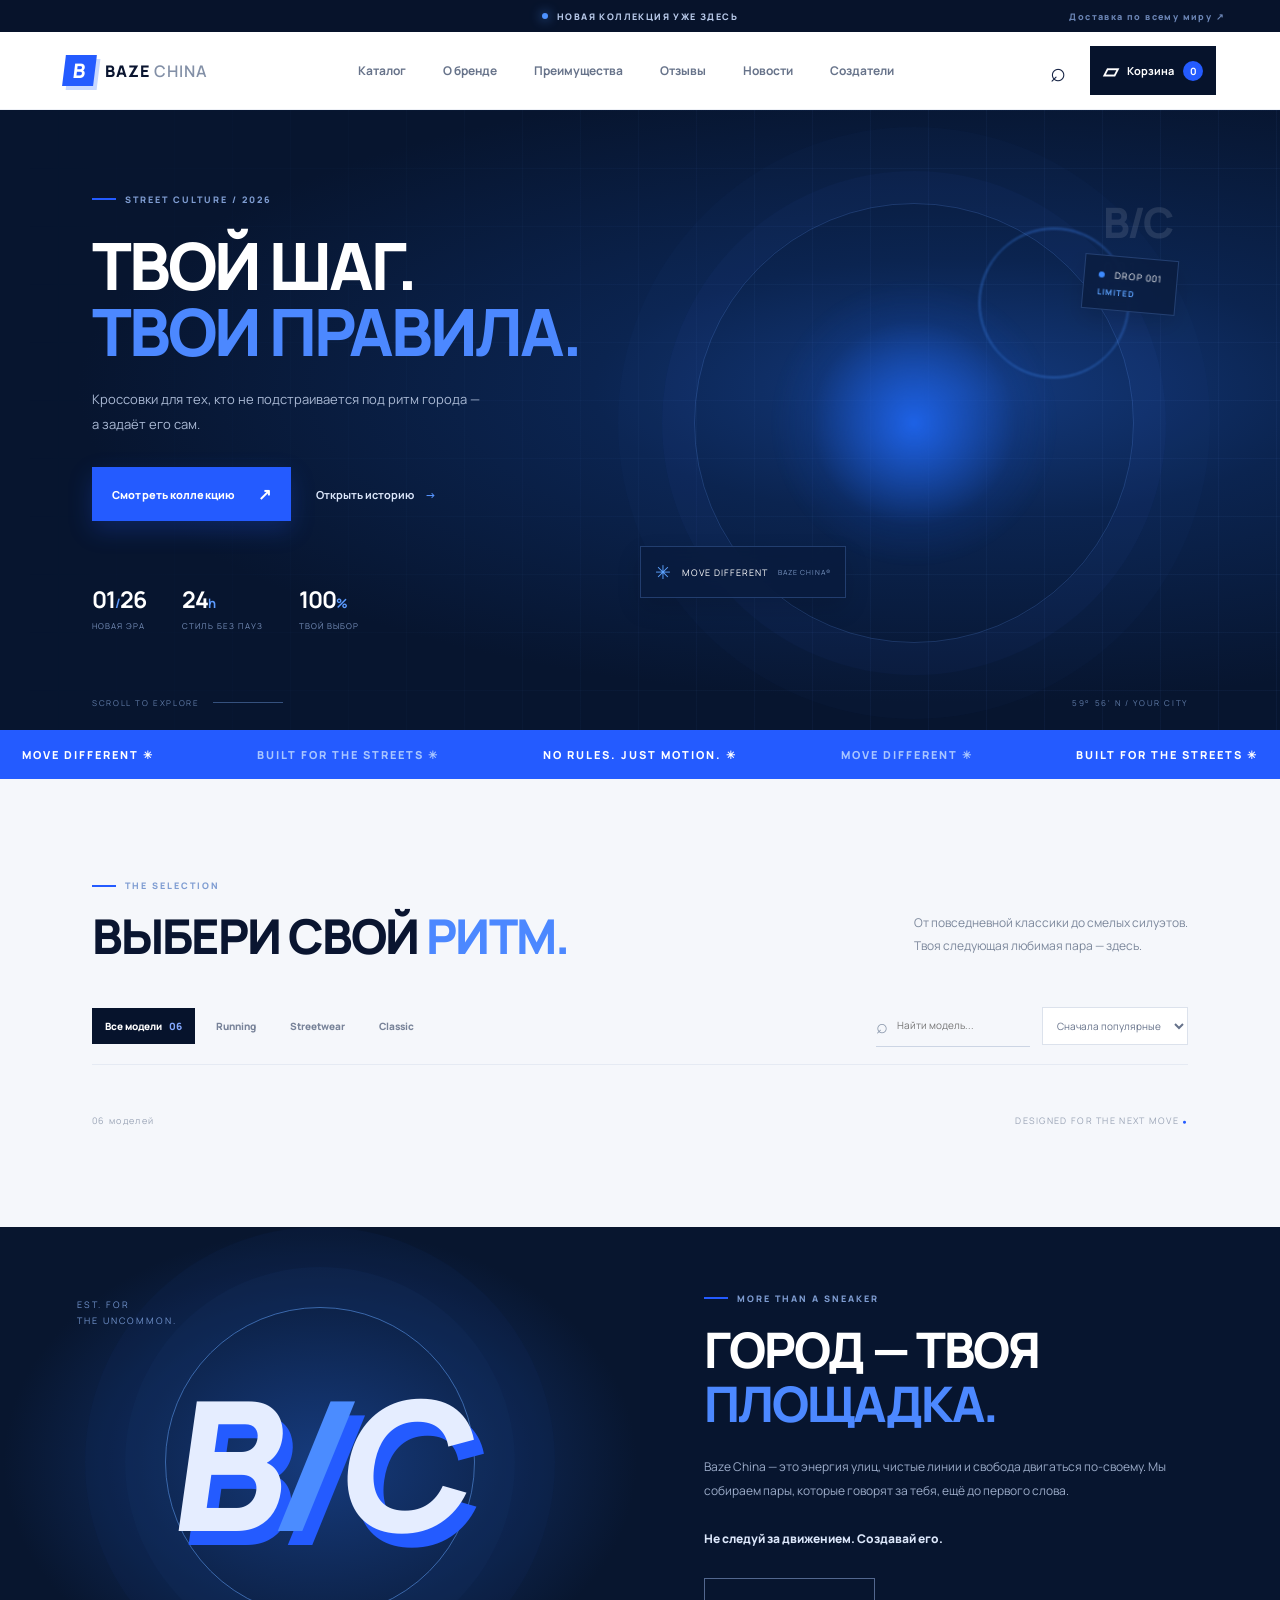
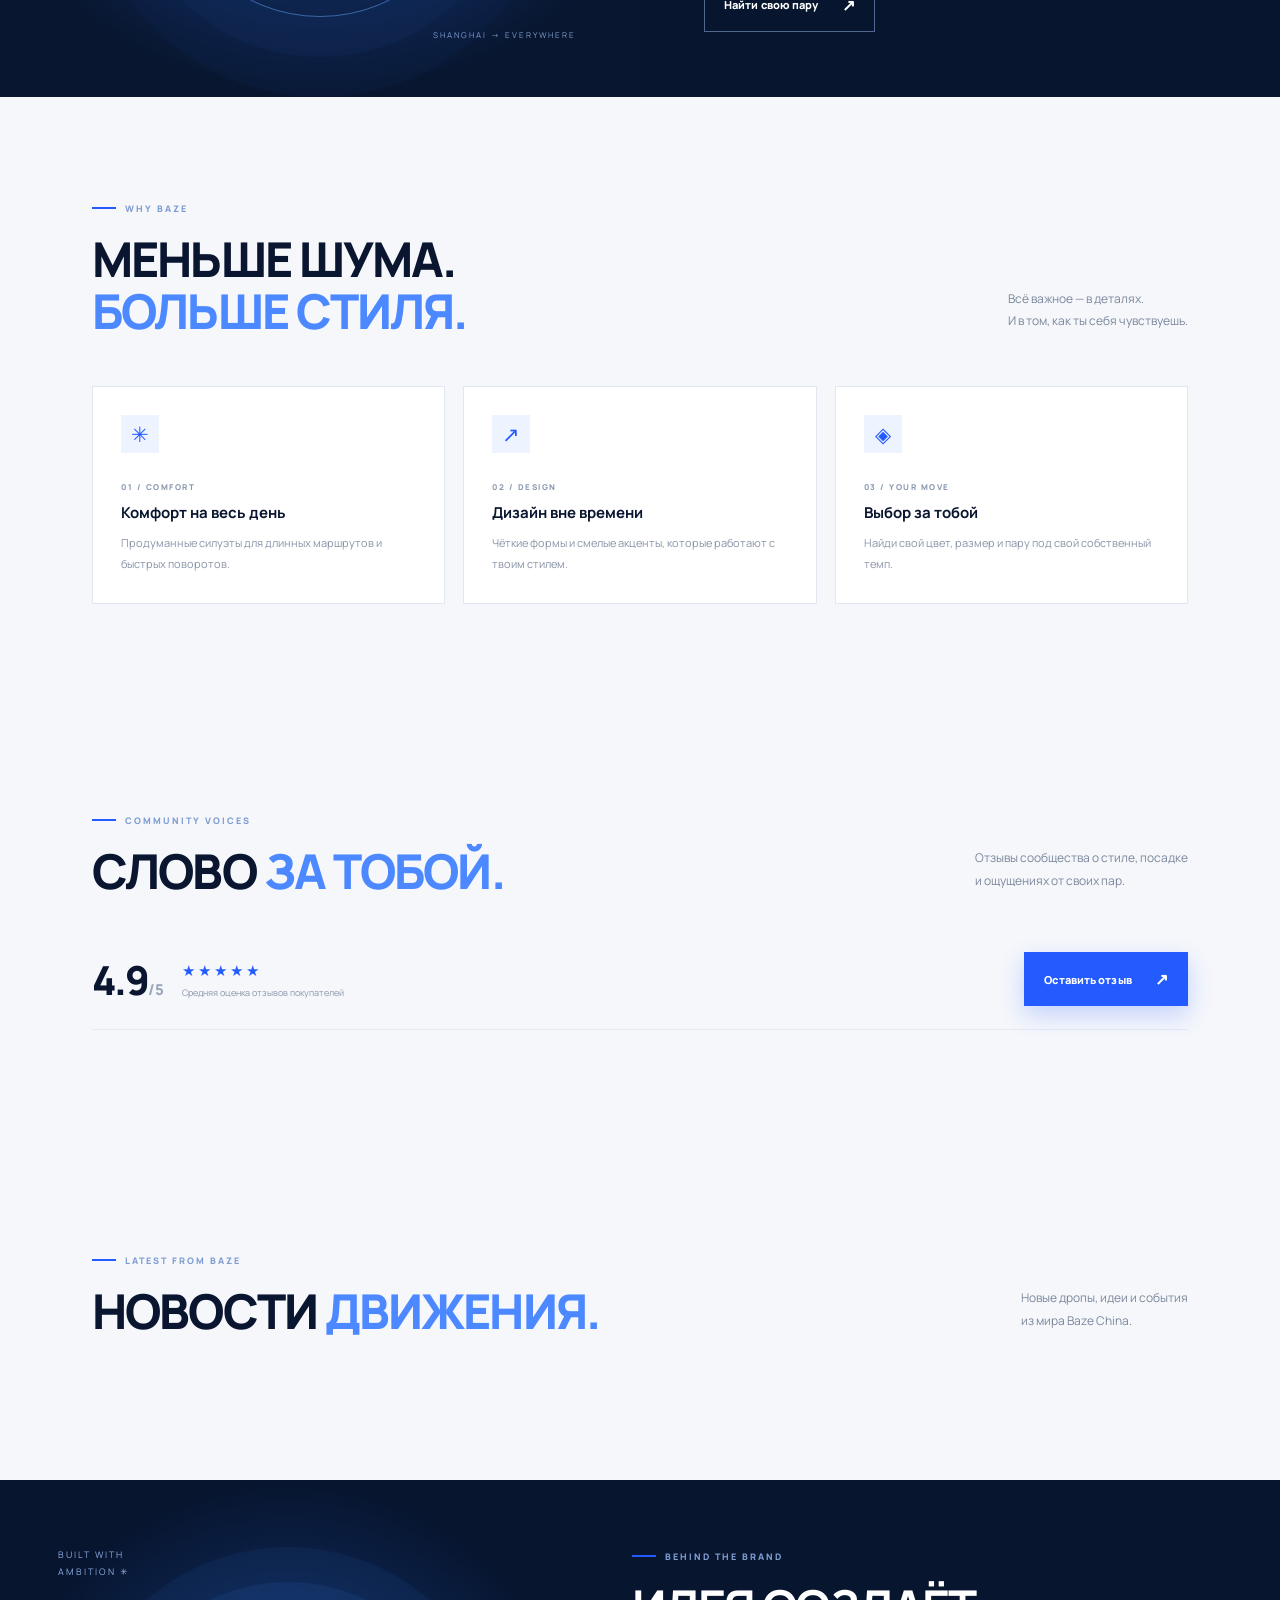
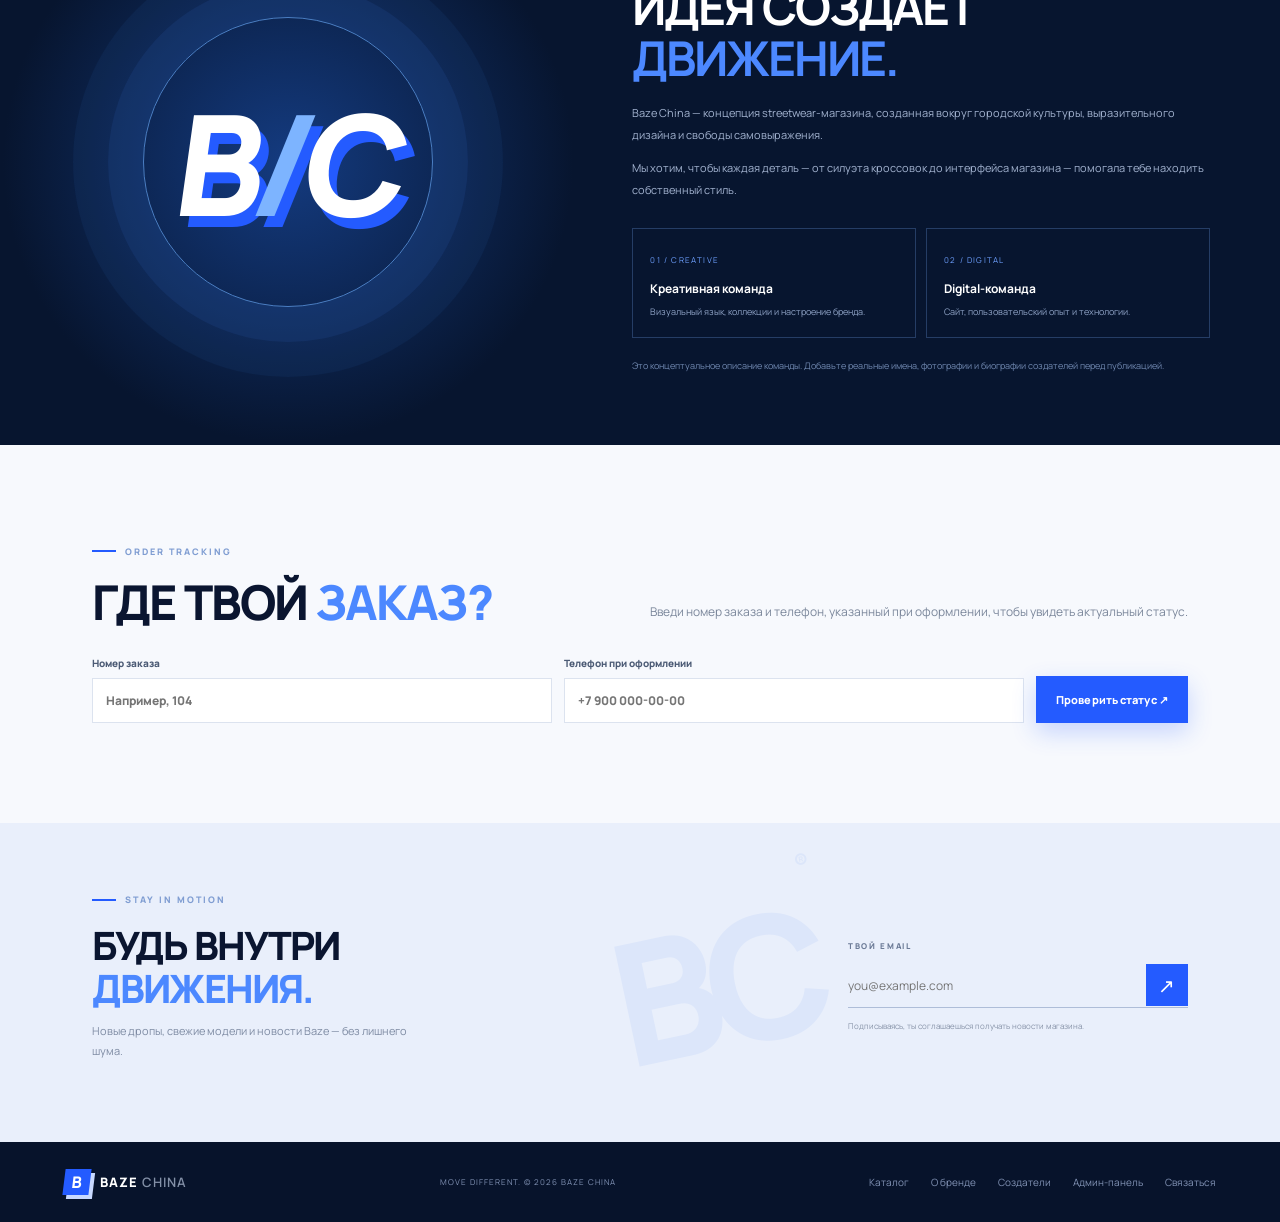
==== index.html @ 1b59cf60 "Add files via upload" ====
<!doctype html>
<html lang="ru">
<head>
  <meta charset="utf-8">
  <meta name="viewport" content="width=device-width, initial-scale=1">
  <meta name="theme-color" content="#07152f">
  <meta name="description" content="Baze China — кроссовки и streetwear в синей эстетике. Найди свою пару.">
  <title>Baze China — Sneaker Store</title>
  <link rel="preconnect" href="https://fonts.googleapis.com">
  <link rel="preconnect" href="https://fonts.gstatic.com" crossorigin>
  <link href="https://fonts.googleapis.com/css2?family=Manrope:wght@400;500;600;700;800&display=swap" rel="stylesheet">
  <link rel="stylesheet" href="style.css">
</head>
<body>
  <div class="announcement"><span class="pulse"></span> НОВАЯ КОЛЛЕКЦИЯ УЖЕ ЗДЕСЬ <span class="announcement-right">Доставка по всему миру ↗</span></div>
  <header class="header">
    <a class="brand" href="#" aria-label="Baze China — главная"><span class="brand-mark">B</span><span>BAZE<span class="brand-light"> CHINA</span></span></a>
    <nav class="nav" aria-label="Главная навигация">
      <a href="#catalog">Каталог</a><a href="#story">О бренде</a><a href="#benefits">Преимущества</a><a href="#reviews">Отзывы</a><a href="#news">Новости</a><a href="#creators">Создатели</a>
    </nav>
    <div class="header-actions">
      <button class="icon-btn search-open" aria-label="Открыть поиск" title="Поиск">⌕</button>
      <button class="cart-button" id="openCart"><span class="cart-icon">▱</span><span>Корзина</span><b id="cartCount">0</b></button>
      <button class="menu-toggle" id="menuToggle" aria-label="Открыть меню">☰</button>
    </div>
  </header>

  <main>
    <section class="hero">
      <div class="hero-grid"></div>
      <div class="hero-copy">
        <div class="eyebrow"><span class="eyebrow-line"></span> STREET CULTURE / 2026</div>
        <h1>ТВОЙ ШАГ.<br><span>ТВОИ ПРАВИЛА.</span></h1>
        <p>Кроссовки для тех, кто не подстраивается под ритм города — а задаёт его сам.</p>
        <div class="hero-cta"><a class="button button-primary" href="#catalog">Смотреть коллекцию <span>↗</span></a><a class="text-link" href="#story">Открыть историю <span>→</span></a></div>
        <div class="hero-stats"><div><strong>01<span>/</span>26</strong><small>НОВАЯ ЭРА</small></div><div><strong>24<span>h</span></strong><small>СТИЛЬ БЕЗ ПАУЗ</small></div><div><strong>100<span>%</span></strong><small>ТВОЙ ВЫБОР</small></div></div>
      </div>
      <div class="hero-art" aria-label="Кроссовок в синем и чёрном цветах">
        <div class="orb orb-one"></div><div class="orb orb-two"></div>
        <div class="hero-number">B/C<br><span>001</span></div>
        <div class="hero-sneaker-wrap"><img class="hero-sneaker" src="https://images.unsplash.com/photo-1542291026-7eec264c27ff?auto=format&fit=crop&w=1200&q=90" alt="Красочный спортивный кроссовок" onerror="this.style.display='none'"></div>
        <div class="floating-tag tag-top"><span class="tag-dot"></span> DROP 001 <b>LIMITED</b></div>
        <div class="floating-tag tag-bottom"><span>✳</span> MOVE DIFFERENT <small>BAZE CHINA®</small></div>
        <div class="hero-ring"></div>
      </div>
      <div class="hero-bottom"><span>SCROLL TO EXPLORE</span><span class="scroll-line"></span><span>59° 56' N / YOUR CITY</span></div>
    </section>

    <section class="ticker" aria-label="Слоган"><div class="ticker-track"><span>MOVE DIFFERENT ✳</span><span>BUILT FOR THE STREETS ✳</span><span>NO RULES. JUST MOTION. ✳</span><span>MOVE DIFFERENT ✳</span><span>BUILT FOR THE STREETS ✳</span></div></section>

    <section class="catalog section" id="catalog">
      <div class="section-head">
        <div><div class="eyebrow"><span class="eyebrow-line"></span> THE SELECTION</div><h2>ВЫБЕРИ СВОЙ <span>РИТМ.</span></h2></div>
        <p>От повседневной классики до смелых силуэтов.<br>Твоя следующая любимая пара — здесь.</p>
      </div>
      <div class="catalog-tools">
        <div class="filters" role="group" aria-label="Категории">
          <button class="filter active" data-category="all">Все модели <span>06</span></button>
          <button class="filter" data-category="running">Running</button>
          <button class="filter" data-category="street">Streetwear</button>
          <button class="filter" data-category="classic">Classic</button>
        </div>
        <div class="tool-right"><label class="search-box"><span>⌕</span><input id="searchInput" type="search" placeholder="Найти модель..." aria-label="Поиск моделей"></label><select id="sortSelect" aria-label="Сортировка"><option value="featured">Сначала популярные</option><option value="low">Сначала дешевле</option><option value="high">Сначала дороже</option></select></div>
      </div>
      <div class="product-grid" id="productGrid"></div>
      <div class="catalog-footer"><span id="resultCount">06 моделей</span><span>DESIGNED FOR THE NEXT MOVE <span class="blue-dot">●</span></span></div>
    </section>

    <section class="manifesto" id="story">
      <div class="manifesto-visual"><div class="manifesto-orbit"></div><div class="manifesto-big">B<span>/</span>C</div><div class="manifesto-caption">EST. FOR<br>THE UNCOMMON.</div><div class="manifesto-label">SHANGHAI → EVERYWHERE</div></div>
      <div class="manifesto-copy"><div class="eyebrow"><span class="eyebrow-line"></span> MORE THAN A SNEAKER</div><h2>ГОРОД — ТВОЯ<br><span>ПЛОЩАДКА.</span></h2><p>Baze China — это энергия улиц, чистые линии и свобода двигаться по-своему. Мы собираем пары, которые говорят за тебя, ещё до первого слова.</p><p class="manifesto-small">Не следуй за движением. Создавай его.</p><a class="button button-outline" href="#catalog">Найти свою пару <span>↗</span></a></div>
    </section>

    <section class="benefits section" id="benefits">
      <div class="section-head"><div><div class="eyebrow"><span class="eyebrow-line"></span> WHY BAZE</div><h2>МЕНЬШЕ ШУМА.<br><span>БОЛЬШЕ СТИЛЯ.</span></h2></div><p>Всё важное — в деталях.<br>И в том, как ты себя чувствуешь.</p></div>
      <div class="benefit-grid">
        <article class="benefit"><span class="benefit-icon">✳</span><span class="benefit-index">01 / COMFORT</span><h3>Комфорт на весь день</h3><p>Продуманные силуэты для длинных маршрутов и быстрых поворотов.</p></article>
        <article class="benefit"><span class="benefit-icon">↗</span><span class="benefit-index">02 / DESIGN</span><h3>Дизайн вне времени</h3><p>Чёткие формы и смелые акценты, которые работают с твоим стилем.</p></article>
        <article class="benefit"><span class="benefit-icon">◈</span><span class="benefit-index">03 / YOUR MOVE</span><h3>Выбор за тобой</h3><p>Найди свой цвет, размер и пару под свой собственный темп.</p></article>
      </div>
    </section>


    <section class="reviews-section section" id="reviews">
      <div class="section-head">
        <div><div class="eyebrow"><span class="eyebrow-line"></span> COMMUNITY VOICES</div><h2>СЛОВО <span>ЗА ТОБОЙ.</span></h2></div>
        <p>Отзывы сообщества о стиле, посадке<br>и ощущениях от своих пар.</p>
      </div>
      <div class="review-summary"><div class="review-score">4.9<span>/5</span></div><div><div class="stars">★★★★★</div><small>Средняя оценка отзывов покупателей</small></div><button class="button button-primary" id="writeReview">Оставить отзыв <span>↗</span></button></div>
      <div class="review-grid" id="reviewGrid"></div>
    </section>

    <section class="news-section section" id="news">
      <div class="section-head"><div><div class="eyebrow"><span class="eyebrow-line"></span> LATEST FROM BAZE</div><h2>НОВОСТИ <span>ДВИЖЕНИЯ.</span></h2></div><p>Новые дропы, идеи и события<br>из мира Baze China.</p></div>
      <div class="news-grid" id="newsGrid"></div>
    </section>

    <section class="creators-section" id="creators">
      <div class="creators-art"><div class="creators-orbit"></div><div class="creators-logo">B<span>/</span>C</div><div class="creator-stamp">BUILT WITH<br>AMBITION ✳</div></div>
      <div class="creators-copy"><div class="eyebrow"><span class="eyebrow-line"></span> BEHIND THE BRAND</div><h2>ИДЕЯ СОЗДАЁТ<br><span>ДВИЖЕНИЕ.</span></h2><p>Baze China — концепция streetwear-магазина, созданная вокруг городской культуры, выразительного дизайна и свободы самовыражения.</p><p>Мы хотим, чтобы каждая деталь — от силуэта кроссовок до интерфейса магазина — помогала тебе находить собственный стиль.</p><div class="creator-cards"><article><span>01 / CREATIVE</span><h3>Креативная команда</h3><p>Визуальный язык, коллекции и настроение бренда.</p></article><article><span>02 / DIGITAL</span><h3>Digital-команда</h3><p>Сайт, пользовательский опыт и технологии.</p></article></div><small class="creator-note">Это концептуальное описание команды. Добавьте реальные имена, фотографии и биографии создателей перед публикацией.</small></div>
    </section>

    <section class="order-tracking section" id="orderTracking">
      <div class="section-head"><div><div class="eyebrow"><span class="eyebrow-line"></span> ORDER TRACKING</div><h2>ГДЕ ТВОЙ <span>ЗАКАЗ?</span></h2></div><p>Введи номер заказа и телефон, указанный при оформлении, чтобы увидеть актуальный статус.</p></div>
      <form id="orderLookupForm" class="order-lookup-form"><label>Номер заказа<input name="orderId" type="number" min="1" step="1" required placeholder="Например, 104"></label><label>Телефон при оформлении<input name="phone" type="tel" required minlength="5" maxlength="40" placeholder="+7 900 000-00-00"></label><button class="button button-primary" type="submit">Проверить статус ↗</button></form>
      <div id="orderLookupResult" class="order-lookup-result" role="status" aria-live="polite" hidden></div>
    </section>

    <section class="newsletter">
      <div><div class="eyebrow"><span class="eyebrow-line"></span> STAY IN MOTION</div><h2>БУДЬ ВНУТРИ<br><span>ДВИЖЕНИЯ.</span></h2><p>Новые дропы, свежие модели и новости Baze — без лишнего шума.</p></div>
      <form id="newsletterForm" class="newsletter-form"><label for="emailInput">ТВОЙ EMAIL</label><div class="email-row"><input id="emailInput" type="email" placeholder="you@example.com" required><button type="submit" aria-label="Подписаться">↗</button></div><small id="newsletterMessage">Подписываясь, ты соглашаешься получать новости магазина.</small></form>
      <div class="newsletter-decoration">BC<span>®</span></div>
    </section>
  </main>

  <footer class="footer"><a class="brand" href="#"><span class="brand-mark">B</span><span>BAZE<span class="brand-light"> CHINA</span></span></a><span>MOVE DIFFERENT. © 2026 BAZE CHINA</span><div><a href="#catalog">Каталог</a><a href="#story">О бренде</a><a href="#creators">Создатели</a><a href="#admin">Админ-панель</a><a href="mailto:hello@baze-china.example">Связаться</a></div></footer>

  <div class="overlay" id="overlay"></div>
  <aside class="cart-drawer" id="cartDrawer" aria-label="Корзина" aria-hidden="true">
    <div class="drawer-head"><div><span class="eyebrow">YOUR SELECTION</span><h2>Корзина <span id="drawerCount">(0)</span></h2></div><button class="close-btn" id="closeCart" aria-label="Закрыть корзину">×</button></div>
    <div class="cart-items" id="cartItems"></div>
    <div class="cart-empty" id="cartEmpty"><div class="empty-symbol">▱</div><h3>Пока пусто</h3><p>Каждое большое движение начинается с первой пары.</p><button class="button button-primary" id="continueShopping">В каталог <span>↗</span></button></div>
    <div class="cart-bottom" id="cartBottom"><div class="subtotal"><span>Итого</span><strong id="cartTotal">0 ₽</strong></div><p>Стоимость доставки рассчитывается при оформлении.</p><button class="button button-primary checkout-btn" id="checkoutBtn">Оформить заказ <span>↗</span></button><small>Демо-магазин: оплата не списывается.</small></div>
  </aside>

  <div class="modal-wrap" id="productModal" role="dialog" aria-modal="true" aria-label="Информация о товаре">
    <div class="modal-card"><button class="close-btn modal-close" id="closeModal" aria-label="Закрыть">×</button><div id="modalContent"></div></div>
  </div>
  <div class="modal-wrap" id="checkoutModal" role="dialog" aria-modal="true" aria-label="Оформление заказа">
    <div class="modal-card checkout-card"><button class="close-btn modal-close" id="closeCheckout" aria-label="Закрыть">×</button><div class="eyebrow"><span class="eyebrow-line"></span> CHECKOUT</div><h2>ОФОРМЛЕНИЕ <span>ЗАКАЗА.</span></h2><p class="checkout-intro">Оставь контактные данные. Заказ сохранится в базе магазина; онлайн-оплаты пока нет.</p><form id="checkoutForm" class="checkout-form"><label>Имя и фамилия<input name="name" required minlength="2" maxlength="100" autocomplete="name" placeholder="Александр Иванов"></label><label>Телефон<input name="phone" type="tel" required minlength="5" maxlength="40" autocomplete="tel" placeholder="+7 900 000-00-00"></label><label>Email (необязательно)<input name="email" type="email" maxlength="254" autocomplete="email" placeholder="you@example.com"></label><label>Адрес доставки<input name="address" required minlength="5" maxlength="500" autocomplete="street-address" placeholder="Город, улица, дом"></label><label>Способ доставки<select name="delivery"><option value="Курьер">Курьер</option><option value="Пункт выдачи">Пункт выдачи</option></select></label><div class="checkout-total"><span>Сумма заказа · без оплаты</span><strong id="checkoutTotal">0 ₽</strong></div><button class="button button-primary" type="submit">Отправить заказ <span>↗</span></button><small>Заказ будет отправлен продавцу для подтверждения. Деньги не списываются.</small></form><div id="orderSuccess" class="order-success" hidden><div class="success-mark">✓</div><h3>Заказ оформлен!</h3><p id="successText">Спасибо за выбор Baze China.</p><p class="telegram-intro">Чтобы подтвердить заказ, отправь готовое сообщение продавцу в Telegram:</p><div class="telegram-actions"><a class="button button-primary" id="telegramDealbin" href="https://t.me/dealbin" target="_blank" rel="noopener noreferrer">Написать @dealbin ↗</a><a class="button button-outline" id="telegramKlacha" href="https://t.me/klacha82" target="_blank" rel="noopener noreferrer">Написать @klacha82 ↗</a></div><small class="telegram-note">Текст будет подставлен в поле сообщения, но отправить его нужно самостоятельно.</small><button class="button button-outline" id="finishOrder">Вернуться в магазин ↗</button></div></div>
  </div>

  <div class="modal-wrap" id="reviewModal" role="dialog" aria-modal="true" aria-label="Оставить отзыв">
    <div class="modal-card checkout-card"><button class="close-btn modal-close" id="closeReview" aria-label="Закрыть">×</button><div class="eyebrow"><span class="eyebrow-line"></span> YOUR VOICE</div><h2>ОСТАВЬ <span>ОТЗЫВ.</span></h2><form id="reviewForm" class="checkout-form"><label>Твоё имя<input name="reviewName" required minlength="2" placeholder="Как к тебе обращаться?"></label><label>Оценка<select name="rating"><option value="5">★★★★★ — Отлично</option><option value="4">★★★★☆ — Хорошо</option><option value="3">★★★☆☆ — Нормально</option><option value="2">★★☆☆☆ — Не очень</option><option value="1">★☆☆☆☆ — Плохо</option></select></label><label>Отзыв<textarea name="reviewText" required minlength="10" rows="4" placeholder="Поделись впечатлениями..."></textarea></label><button class="button button-primary" type="submit">Опубликовать отзыв <span>↗</span></button><small>Демо-режим: отзыв сохранится только в этом браузере.</small></form></div>
  </div>
  <div class="modal-wrap" id="adminModal" role="dialog" aria-modal="true" aria-label="Админ-панель">
    <div class="modal-card admin-card"><button class="close-btn modal-close" id="closeAdmin" aria-label="Закрыть">×</button><div class="eyebrow"><span class="eyebrow-line"></span> BAZE CONTROL</div><h2>АДМИН <span>ПАНЕЛЬ.</span></h2><p class="admin-warning">Вход через Supabase Auth; права администратора проверяются по базе. Товары и заказы хранятся в Supabase. Новости и отзывы пока в демо-режиме.</p>
      <div class="admin-login" id="adminLogin"><label>Email администратора<input id="adminEmail" type="email" autocomplete="username" placeholder="admin@example.com" required></label><label>Пароль<input id="adminPassword" type="password" autocomplete="current-password" placeholder="Пароль Supabase" required></label><button class="button button-primary" id="adminLoginBtn">Войти <span>↗</span></button><small>Вход через Supabase Auth. Доступ есть только у аккаунта, добавленного в список администраторов.</small></div>
      <div id="adminDashboard" hidden>
        <div class="admin-tabs"><button class="admin-tab active" data-admin-tab="products">Товары</button><button class="admin-tab" data-admin-tab="orders">Заказы</button><button class="admin-tab" data-admin-tab="news">Новости</button><button class="admin-tab" data-admin-tab="reviews">Отзывы</button></div>
        <div id="adminPanelContent"></div>
      </div>
    </div>
  </div>

  <div class="toast" id="toast" role="status"></div>
  <script src="https://cdn.jsdelivr.net/npm/@supabase/supabase-js@2"></script>
  <script src="script.js"></script>
</body>
</html>
---- style.css ----
@import url('https://fonts.googleapis.com/css2?family=Space+Grotesk:wght@400;500;600;700&display=swap');
:root{--navy:#06132c;--navy2:#0b1d3c;--blue:#245bff;--cyan:#53b9ff;--ink:#0a1530;--muted:#7c879b;--paper:#f5f7fb;--white:#fff;--line:rgba(255,255,255,.12);--darkline:#e5eaf3;--font:'Manrope',sans-serif}
*{box-sizing:border-box}html{scroll-behavior:smooth;scroll-padding-top:90px}body{margin:0;background:var(--paper);color:var(--ink);font-family:var(--font);-webkit-font-smoothing:antialiased}body.locked{overflow:hidden}a{color:inherit;text-decoration:none}button,input,select{font:inherit}button{cursor:pointer}.announcement{height:32px;background:#07132b;color:#b8c9e9;display:flex;align-items:center;justify-content:center;gap:9px;font-size:9px;letter-spacing:1.4px;font-weight:800}.announcement-right{position:absolute;right:4.3%;color:#6c86b6}.pulse{width:6px;height:6px;border-radius:50%;background:#4d92ff;box-shadow:0 0 12px #4d92ff}.header{height:78px;padding:0 5%;display:flex;align-items:center;justify-content:space-between;background:#fff;position:sticky;top:0;z-index:20;border-bottom:1px solid #edf0f6}.brand{display:flex;align-items:center;gap:10px;font-weight:900;letter-spacing:1px;font-size:16px}.brand-mark{display:grid;place-items:center;background:var(--blue);color:white;width:31px;height:31px;font-size:20px;font-weight:800;transform:skew(-7deg);box-shadow:4px 4px 0 #c9d9ff}.brand-light{color:#8390a7;font-weight:600}.nav{display:flex;gap:37px;font-size:12px;color:#67738a;font-weight:700}.nav a:hover,.footer a:hover{color:var(--blue)}.header-actions{display:flex;align-items:center;gap:18px}.icon-btn,.menu-toggle{border:0;background:none;color:#162344;font-size:27px;line-height:1}.cart-button{display:flex;align-items:center;gap:9px;background:var(--navy);color:#fff;border:0;padding:11px 13px;font-size:11px;font-weight:700}.cart-button b{display:grid;place-items:center;background:var(--blue);width:20px;height:20px;border-radius:50%;font-size:10px}.cart-icon{font-size:20px}.menu-toggle{display:none}
.hero{min-height:620px;background:radial-gradient(ellipse at 75% 45%,#143a7e 0,#0b2450 27%,#07152f 65%);color:white;position:relative;overflow:hidden;display:grid;grid-template-columns:1fr 1fr;padding:76px 7.2% 70px}.hero-grid{position:absolute;inset:0;background-image:linear-gradient(rgba(93,143,231,.06) 1px,transparent 1px),linear-gradient(90deg,rgba(93,143,231,.06) 1px,transparent 1px);background-size:58px 58px;mask-image:linear-gradient(90deg,transparent,#000 70%);pointer-events:none}.hero-copy{position:relative;z-index:2;align-self:center;padding-bottom:22px}.eyebrow{display:flex;align-items:center;gap:9px;font-size:9px;letter-spacing:2px;font-weight:800;color:#7f9dd2}.eyebrow-line{display:inline-block;width:24px;height:2px;background:var(--blue)}.hero h1{font-size:clamp(42px,5.1vw,72px);line-height:1.02;letter-spacing:-3px;margin:26px 0 22px;font-weight:800}.hero h1 span,.section-head h2 span,.manifesto-copy h2 span,.newsletter h2 span,.checkout-card h2 span{color:#4c88ff}.hero-copy>p{color:#aab9d4;font-size:13px;line-height:1.9;max-width:390px}.hero-cta{display:flex;align-items:center;gap:25px;margin-top:31px}.button{display:inline-flex;align-items:center;justify-content:center;gap:23px;border:1px solid transparent;padding:15px 19px;font-size:11px;font-weight:800;transition:transform .25s,background .25s,border .25s;letter-spacing:.1px}.button:hover{transform:translateY(-3px)}.button span{font-size:16px}.button-primary{background:var(--blue);color:white;box-shadow:0 9px 24px rgba(36,91,255,.23)}.button-primary:hover{background:#1648e8}.text-link{font-size:11px;font-weight:700;color:#dce7fb}.text-link span{margin-left:9px;color:#5895ff}.hero-stats{display:flex;gap:36px;margin-top:62px}.hero-stats div{display:flex;flex-direction:column;gap:5px}.hero-stats strong{font-size:23px;letter-spacing:-1px}.hero-stats strong span{color:#5c9bff;font-size:13px}.hero-stats small{font-size:8px;letter-spacing:1px;color:#7890bb}.hero-art{position:relative;min-height:440px;display:flex;align-items:center;justify-content:center;perspective:900px}.hero-ring{position:absolute;width:min(35vw,440px);aspect-ratio:1;border:1px solid rgba(99,155,255,.22);border-radius:50%;box-shadow:0 0 0 32px rgba(74,126,255,.035),0 0 0 76px rgba(74,126,255,.025);animation:ringFloat 8s ease-in-out infinite}.orb{position:absolute;border-radius:50%;filter:blur(1px)}.orb-one{width:290px;height:290px;background:radial-gradient(circle,#1e62e6 0,rgba(20,78,193,.15) 50%,transparent 70%);animation:orb 6s ease-in-out infinite}.orb-two{width:150px;height:150px;border:1px solid #3677d8;transform:translate(140px,-120px)}.hero-sneaker-wrap{position:relative;width:100%;max-width:550px;transform:rotate(-13deg) rotateY(-13deg);animation:sneakerFloat 6s ease-in-out infinite;filter:drop-shadow(0 40px 30px rgba(0,0,0,.38));z-index:2}.hero-sneaker{width:100%;display:block;mix-blend-mode:screen;opacity:.95;transform:scale(1.08);mask-image:radial-gradient(ellipse at center,#000 40%,transparent 72%)}.hero-number{position:absolute;right:3%;top:4%;font-size:42px;font-weight:800;line-height:.83;color:rgba(255,255,255,.11);letter-spacing:-3px;z-index:1}.hero-number span{font-size:15px;letter-spacing:3px}.floating-tag{position:absolute;z-index:4;background:rgba(9,28,61,.82);backdrop-filter:blur(12px);border:1px solid rgba(111,163,255,.25);padding:12px 14px;font-size:9px;letter-spacing:1px;box-shadow:0 10px 25px #0002}.tag-top{top:15%;right:2%;transform:rotate(5deg)}.tag-top b{display:block;color:#5da3ff;margin-top:5px;font-size:8px}.tag-dot{display:inline-block;width:6px;height:6px;border-radius:50%;background:#3e8bff;margin-right:7px}.tag-bottom{bottom:13%;left:0;display:flex;align-items:center;gap:10px}.tag-bottom>span{color:#5da3ff;font-size:19px}.tag-bottom small{display:block;color:#7894c0;font-size:7px}.hero-bottom{position:absolute;bottom:22px;left:7.2%;right:7.2%;display:flex;align-items:center;gap:14px;color:#627da9;font-size:8px;letter-spacing:1.6px}.scroll-line{width:70px;height:1px;background:#35517e}.hero-bottom span:last-child{margin-left:auto}.ticker{background:var(--blue);color:white;overflow:hidden;padding:17px 0}.ticker-track{display:flex;justify-content:space-around;gap:60px;white-space:nowrap;min-width:max-content;animation:ticker 28s linear infinite;font-size:11px;font-weight:800;letter-spacing:2px}.ticker-track span:nth-child(even){color:#a9c6ff}
.section{padding:100px 7.2%}.section-head{display:flex;align-items:end;justify-content:space-between;gap:30px}.section-head h2,.manifesto-copy h2,.newsletter h2{font-size:clamp(31px,4vw,48px);line-height:1.1;letter-spacing:-1.9px;margin:18px 0 0;font-weight:800}.section-head>p{font-size:12px;color:#7b879b;line-height:1.9;margin:0 0 5px}.catalog-tools{display:flex;justify-content:space-between;align-items:center;gap:20px;margin:42px 0 24px;border-bottom:1px solid var(--darkline);padding-bottom:17px}.filters{display:flex;gap:8px;flex-wrap:wrap}.filter{border:1px solid transparent;background:transparent;color:#788399;padding:10px 12px;font-size:10px;font-weight:800}.filter.active{background:var(--navy);color:white}.filter span{color:#83a8ff;margin-left:5px}.tool-right{display:flex;gap:12px;align-items:center}.search-box{display:flex;align-items:center;gap:7px;border-bottom:1px solid #ccd5e4;padding:7px 0;color:#8b98ac}.search-box span{font-size:20px}.search-box input{width:135px;border:0;background:transparent;outline:none;font-size:10px;color:var(--ink)}select{border:1px solid #dce2ec;background:white;padding:10px;font-size:10px;color:#66728a;outline-color:var(--blue)}.product-grid{display:grid;grid-template-columns:repeat(3,minmax(0,1fr));gap:22px}.product-card{background:white;position:relative;min-width:0;transition:transform .35s,box-shadow .35s;overflow:hidden;border:1px solid #edf0f6}.product-card:hover{transform:translateY(-7px);box-shadow:0 22px 45px #10254a12}.product-image{height:245px;background:linear-gradient(135deg,#e8effc,#f7f9fd);position:relative;overflow:hidden;display:grid;place-items:center;cursor:pointer}.product-image:before{content:"";position:absolute;width:180px;height:180px;border:1px solid #cfdbf5;border-radius:50%;box-shadow:0 0 0 20px #d9e4f51c,0 0 0 40px #d9e4f51c}.product-image img{width:100%;height:100%;object-fit:cover;mix-blend-mode:multiply;transition:transform .6s cubic-bezier(.2,.7,.2,1);position:relative;z-index:1}.product-card:hover .product-image img{transform:scale(1.08) rotate(-4deg)}.product-label{position:absolute;left:14px;top:14px;background:var(--blue);color:white;font-size:8px;letter-spacing:1px;font-weight:800;padding:7px 9px;z-index:2}.favorite{position:absolute;right:13px;top:12px;width:30px;height:30px;border:0;background:#fff;color:#5b6981;border-radius:50%;font-size:17px;z-index:2;box-shadow:0 3px 12px #14274d0c}.favorite.active{color:#245bff}.product-info{padding:19px 18px 17px}.product-meta{display:flex;justify-content:space-between;align-items:center;color:#8b96a9;font-size:8px;letter-spacing:1px;font-weight:800}.product-name{font-size:16px;font-weight:800;letter-spacing:-.4px;margin:10px 0 7px}.product-desc{font-size:10px;line-height:1.7;color:#8994a7;min-height:34px}.product-bottom{display:flex;align-items:center;justify-content:space-between;margin-top:17px}.price{font-size:16px;font-weight:800}.old-price{font-size:10px;color:#9aa4b5;text-decoration:line-through;margin-left:6px;font-weight:500}.add-btn{border:0;background:var(--navy);color:white;width:36px;height:36px;font-size:20px;transition:background .2s}.add-btn:hover{background:var(--blue)}.catalog-footer{display:flex;justify-content:space-between;color:#9aa4b6;font-size:9px;letter-spacing:1.3px;margin-top:25px}.blue-dot{color:var(--blue);font-size:7px}.no-results{grid-column:1/-1;text-align:center;padding:60px 20px;color:#8793a8;background:white}.no-results strong{display:block;color:var(--ink);font-size:18px;margin-bottom:8px}
.manifesto{background:#07152f;color:white;display:grid;grid-template-columns:1fr 1fr;min-height:440px;overflow:hidden}.manifesto-visual{position:relative;min-height:400px;background:radial-gradient(ellipse at center,#163b7d,#08162f 70%);display:grid;place-items:center;overflow:hidden}.manifesto-orbit{width:310px;height:310px;border:1px solid #3b69ad;border-radius:50%;box-shadow:0 0 0 40px #15326733,0 0 0 80px #15326722;animation:orbit 22s linear infinite}.manifesto-big{position:absolute;font-size:clamp(90px,15vw,180px);font-weight:800;letter-spacing:-14px;color:#e5edff;transform:skew(-8deg);text-shadow:12px 14px 0 #245bff}.manifesto-big span{color:#4b8cff}.manifesto-caption{position:absolute;left:12%;top:15%;font-size:9px;line-height:1.7;letter-spacing:2px;color:#7294ce}.manifesto-label{position:absolute;bottom:12%;right:10%;font-size:8px;letter-spacing:2px;color:#7d9bcf}.manifesto-copy{align-self:center;padding:65px 12% 65px 10%}.manifesto-copy h2{font-size:clamp(34px,4vw,49px)}.manifesto-copy>p{font-size:12px;line-height:2;color:#9cacc9;margin:24px 0}.manifesto-copy .manifesto-small{font-weight:800;color:#dce7fb;margin:0 0 27px}.button-outline{border-color:#52678f;color:white;background:transparent}.button-outline:hover{border-color:#6ba2ff;background:#102750}.benefits{padding-top:105px;padding-bottom:110px}.benefit-grid{display:grid;grid-template-columns:repeat(3,1fr);gap:18px;margin-top:48px}.benefit{border:1px solid #e1e7f1;background:#fff;padding:28px;min-height:210px;transition:transform .25s,border-color .25s}.benefit:hover{transform:translateY(-5px);border-color:#9db8ff}.benefit-icon{display:grid;place-items:center;width:38px;height:38px;background:#edf3ff;color:var(--blue);font-size:21px}.benefit-index{display:block;margin-top:28px;color:#8b99b0;font-size:8px;letter-spacing:1.5px;font-weight:800}.benefit h3{font-size:15px;margin:10px 0}.benefit p{font-size:11px;color:#8994a7;line-height:1.9;margin:0}
.newsletter{position:relative;background:#e9effb;overflow:hidden;padding:70px 7.2%;display:flex;align-items:center;justify-content:space-between;gap:40px}.newsletter h2{font-size:39px}.newsletter p{font-size:11px;color:#7e8ba3;line-height:1.8;max-width:330px}.newsletter-form{width:340px;position:relative;z-index:1}.newsletter-form label{font-size:8px;letter-spacing:1.7px;color:#6b7a96;font-weight:800}.email-row{display:flex;border-bottom:1px solid #aebdd8;margin-top:10px}.email-row input{flex:1;min-width:0;border:0;background:transparent;padding:13px 0;outline:none;font-size:12px}.email-row button{width:42px;height:42px;border:0;background:var(--blue);color:white;font-size:20px}.newsletter-form small{display:block;font-size:8px;color:#8793a8;margin-top:11px;line-height:1.7}.newsletter-decoration{position:absolute;right:35%;font-size:170px;font-weight:800;color:#dce6fa;letter-spacing:-15px;transform:rotate(-12deg);pointer-events:none}.newsletter-decoration span{font-size:22px;vertical-align:top;letter-spacing:0}.footer{background:#07132b;color:#8293b5;display:flex;align-items:center;justify-content:space-between;padding:27px 5%;font-size:8px;letter-spacing:1px}.footer .brand{color:white;font-size:13px}.footer .brand-mark{width:26px;height:26px;font-size:16px}.footer>div{display:flex;gap:22px;font-size:10px;letter-spacing:0}
.overlay{position:fixed;inset:0;background:rgba(1,8,23,.58);z-index:40;opacity:0;visibility:hidden;transition:opacity .3s,visibility .3s;backdrop-filter:blur(3px)}.overlay.open{opacity:1;visibility:visible}.cart-drawer{position:fixed;z-index:41;right:0;top:0;height:100dvh;width:min(440px,100%);background:white;transform:translateX(105%);transition:transform .35s cubic-bezier(.2,.7,.2,1);display:flex;flex-direction:column;padding:28px}.cart-drawer.open{transform:translateX(0)}.drawer-head{display:flex;justify-content:space-between;align-items:center;border-bottom:1px solid #e6ebf4;padding-bottom:20px}.drawer-head h2{font-size:24px;margin:8px 0 0;letter-spacing:-1px}.drawer-head h2 span{font-size:13px;color:#8c98ab}.close-btn{border:0;background:#eef2f9;width:36px;height:36px;border-radius:50%;font-size:24px;color:#253657;line-height:1}.cart-items{overflow:auto;flex:1}.cart-line{display:grid;grid-template-columns:78px 1fr auto;gap:13px;padding:17px 0;border-bottom:1px solid #edf0f6;align-items:center}.cart-line img{width:78px;height:78px;object-fit:cover;background:#eef3fc;mix-blend-mode:multiply}.cart-line h3{font-size:12px;margin:0 0 6px}.cart-line p{font-size:10px;color:#8793a8;margin:0 0 8px}.cart-line .line-price{font-size:12px;font-weight:800}.qty-control{display:flex;align-items:center;gap:10px;margin-top:9px}.qty-control button{width:22px;height:22px;border:1px solid #dfe5ef;background:white}.qty-control span{font-size:10px}.remove-item{border:0;background:none;color:#a2adbf;font-size:16px;align-self:start}.cart-empty{margin:auto;text-align:center;padding:30px 15px}.empty-symbol{font-size:55px;color:#c7d6f5}.cart-empty h3{font-size:19px;margin:15px 0 7px}.cart-empty p{font-size:11px;color:#8793a8;line-height:1.8;margin-bottom:23px}.cart-bottom{border-top:1px solid #e5eaf2;padding-top:20px}.subtotal{display:flex;justify-content:space-between;align-items:center;font-size:13px}.subtotal strong{font-size:22px}.cart-bottom>p,.cart-bottom>small{font-size:9px;color:#8c98aa;line-height:1.7}.checkout-btn{width:100%;margin:10px 0}.cart-bottom>small{display:block;text-align:center}.modal-wrap{position:fixed;inset:0;z-index:50;background:rgba(2,10,27,.7);display:grid;place-items:center;padding:20px;opacity:0;visibility:hidden;transition:opacity .25s,visibility .25s;backdrop-filter:blur(5px)}.modal-wrap.open{opacity:1;visibility:visible}.modal-card{position:relative;width:min(760px,100%);max-height:90dvh;overflow:auto;background:white;padding:35px;transform:translateY(15px) scale(.98);transition:transform .25s}.modal-wrap.open .modal-card{transform:translateY(0) scale(1)}.modal-close{position:absolute;right:18px;top:18px;z-index:3}.modal-product{display:grid;grid-template-columns:1fr 1fr;gap:30px;align-items:center}.modal-product-image{background:#eef3fc;min-height:300px;display:grid;place-items:center}.modal-product-image img{width:100%;height:100%;max-height:360px;object-fit:cover;mix-blend-mode:multiply}.modal-product-copy{padding:15px 10px}.modal-product-copy h2{font-size:30px;line-height:1.1;letter-spacing:-1px;margin:15px 0 8px}.modal-product-copy p{font-size:12px;color:#7c879b;line-height:1.8}.modal-price{font-size:23px;font-weight:800;margin:20px 0}.size-label{display:block;font-size:9px;font-weight:800;letter-spacing:1px;margin-bottom:10px}.size-options{display:flex;gap:7px;flex-wrap:wrap;margin-bottom:22px}.size-option{width:40px;height:37px;border:1px solid #dce3ef;background:white;font-size:10px}.size-option.selected{background:var(--navy);color:white;border-color:var(--navy)}.modal-add{width:100%}.checkout-card{width:min(510px,100%);padding:38px}.checkout-card h2{font-size:29px;letter-spacing:-1.2px;line-height:1.1;margin:18px 0 10px}.checkout-intro{font-size:11px;color:#8793a8;line-height:1.8;margin-bottom:23px}.checkout-form{display:grid;gap:15px}.checkout-form label{font-size:10px;font-weight:800;color:#4c5b75;display:grid;gap:7px}.checkout-form input,.checkout-form select{width:100%;padding:12px;border:1px solid #dce3ef;background:#fbfcfe;font-size:11px;color:var(--ink)}.checkout-total{display:flex;justify-content:space-between;align-items:center;border-top:1px solid #e5eaf2;padding-top:16px;font-size:12px}.checkout-total strong{font-size:21px}.checkout-form>.button{width:100%}.checkout-form>small{font-size:9px;color:#8d98aa;text-align:center;line-height:1.7}.order-success{text-align:center;padding:25px 0 5px}.success-mark{width:55px;height:55px;border-radius:50%;background:#e8f7ee;color:#16834a;display:grid;place-items:center;margin:0 auto;font-size:28px}.order-success h3{font-size:23px}.order-success p{font-size:11px;color:#7e8ba3;line-height:1.8}.toast{position:fixed;z-index:80;bottom:24px;left:50%;transform:translate(-50%,20px);opacity:0;pointer-events:none;background:#07152f;color:white;padding:13px 20px;font-size:11px;box-shadow:0 10px 30px #06132c33;transition:all .25s}.toast.show{opacity:1;transform:translate(-50%,0)}
@keyframes sneakerFloat{0%,100%{transform:translateY(0) rotate(-13deg) rotateY(-13deg)}50%{transform:translateY(-16px) rotate(-10deg) rotateY(-7deg)}}@keyframes ringFloat{0%,100%{transform:scale(1) rotate(0)}50%{transform:scale(1.04) rotate(8deg)}}@keyframes orb{0%,100%{transform:scale(1)}50%{transform:scale(1.12)}}@keyframes ticker{to{transform:translateX(-25%)}}@keyframes orbit{to{transform:rotate(360deg)}}
@media(min-width:1400px){.hero{padding-left:max(7.2%,calc((100vw - 1240px)/2));padding-right:max(7.2%,calc((100vw - 1240px)/2))}.section{padding-left:max(7.2%,calc((100vw - 1240px)/2));padding-right:max(7.2%,calc((100vw - 1240px)/2))}}
@media(max-width:900px){.nav{gap:18px}.hero{padding-left:5%;padding-right:5%;grid-template-columns:1fr 1fr}.hero h1{font-size:clamp(40px,6vw,58px)}.hero-art{min-height:360px}.hero-stats{gap:20px}.section{padding:75px 5%}.product-image{height:200px}.product-info{padding:15px}.newsletter{padding:60px 5%}.manifesto-copy{padding-right:7%}.announcement-right{display:none}}
@media(max-width:680px){.announcement{font-size:8px}.header{height:66px;padding:0 5%}.nav{display:none;position:absolute;top:66px;left:0;right:0;padding:20px;background:white;box-shadow:0 10px 20px #10254a12;flex-direction:column;gap:18px}.nav.open{display:flex}.menu-toggle{display:block;font-size:19px}.header-actions{gap:12px}.cart-button{padding:9px 10px}.cart-button>span:nth-child(2){display:none}.hero{display:flex;flex-direction:column;padding:56px 6% 65px;min-height:0}.hero-copy{padding:0}.hero h1{font-size:clamp(43px,11vw,62px);letter-spacing:-2.6px;margin:22px 0 17px}.hero-copy>p{font-size:12px;max-width:320px}.hero-cta{gap:15px;flex-wrap:wrap}.button{padding:13px 15px;gap:13px}.hero-stats{margin-top:35px;gap:25px}.hero-stats strong{font-size:20px}.hero-art{min-height:280px;margin-top:8px}.hero-sneaker-wrap{max-width:430px}.hero-ring{width:280px}.orb-one{width:220px;height:220px}.tag-top{right:0;top:7%}.tag-bottom{left:0;bottom:5%}.hero-number{top:0}.hero-bottom{left:6%;right:6%;bottom:18px}.hero-bottom span:last-child{display:none}.ticker{padding:14px 0}.ticker-track{gap:30px;font-size:9px}.section{padding:70px 5%}.section-head{display:block}.section-head h2{font-size:34px}.section-head>p{margin-top:18px}.catalog-tools{align-items:stretch;flex-direction:column;margin-top:30px;gap:14px}.filters{overflow:auto;flex-wrap:nowrap;padding-bottom:4px}.filter{white-space:nowrap}.tool-right{justify-content:space-between}.search-box{flex:1}.search-box input{width:100%}.tool-right select{max-width:48%}.product-grid{grid-template-columns:repeat(2,minmax(0,1fr));gap:10px}.product-image{height:clamp(135px,42vw,220px)}.product-label{left:8px;top:8px;font-size:7px;padding:6px}.favorite{right:7px;top:7px;width:27px;height:27px}.product-info{padding:12px}.product-name{font-size:13px;margin:8px 0 5px}.product-desc{font-size:9px;min-height:45px}.product-meta{font-size:7px}.price{font-size:13px}.old-price{display:block;margin:3px 0 0}.add-btn{width:32px;height:32px;flex-shrink:0}.catalog-footer{font-size:7px}.manifesto{grid-template-columns:1fr}.manifesto-visual{min-height:300px}.manifesto-orbit{width:230px;height:230px}.manifesto-big{font-size:135px}.manifesto-copy{padding:55px 7% 60px}.manifesto-copy h2{font-size:38px}.benefits{padding-top:75px;padding-bottom:75px}.benefit-grid{grid-template-columns:1fr;gap:10px;margin-top:30px}.benefit{min-height:0;padding:22px}.benefit-index{margin-top:20px}.newsletter{display:block;padding:55px 6%}.newsletter h2{font-size:36px}.newsletter-form{width:100%;margin-top:30px}.newsletter-decoration{right:-20px;bottom:-40px;font-size:130px}.footer{flex-wrap:wrap;gap:20px;padding:25px 5%}.footer>span{order:3;width:100%;text-align:center}.footer>div{gap:12px}.modal-card{padding:25px 18px}.modal-product{grid-template-columns:1fr;gap:20px}.modal-product-image{min-height:220px;max-height:260px}.modal-product-copy{padding:0}.modal-product-copy h2{font-size:25px}.checkout-card{padding:35px 22px}.checkout-card h2{font-size:25px}}
@media(prefers-reduced-motion:reduce){*,*::before,*::after{animation-duration:.01ms!important;animation-iteration-count:1!important;scroll-behavior:auto!important;transition-duration:.01ms!important}}

/* Reviews, news, creators and demo admin panel */
.review-summary{display:flex;align-items:center;gap:18px;padding:22px 0;border-bottom:1px solid var(--darkline);margin-top:32px}.review-score{font-size:40px;font-weight:800;letter-spacing:-2px}.review-score span{font-size:15px;color:#9aa6b9;letter-spacing:0}.stars{color:#245bff;letter-spacing:3px;font-size:15px}.review-summary small{display:block;color:#8b96a9;font-size:9px;margin-top:5px}.review-summary .button{margin-left:auto}.review-grid{display:grid;grid-template-columns:repeat(3,1fr);gap:16px;margin-top:24px}.review-card{padding:24px;background:#fff;border:1px solid #e5eaf3;min-height:190px}.review-top{display:flex;justify-content:space-between;align-items:center}.review-avatar{width:35px;height:35px;display:grid;place-items:center;background:#e9f0ff;color:#245bff;font-weight:800}.review-name{font-size:12px;font-weight:800;margin-left:10px;flex:1}.review-card .stars{font-size:10px;letter-spacing:1px}.review-card p{font-size:11px;line-height:1.9;color:#78859b;margin:18px 0}.review-date{font-size:8px;color:#a0aabc;letter-spacing:1px}.news-grid{display:grid;grid-template-columns:repeat(3,1fr);gap:18px;margin-top:42px}.news-card{background:#fff;border:1px solid #e4eaf3;overflow:hidden;transition:transform .25s}.news-card:hover{transform:translateY(-5px)}.news-image{height:175px;position:relative;overflow:hidden;background:linear-gradient(135deg,#091b3b,#245bff);display:grid;place-items:center}.news-image:before{content:"";position:absolute;width:160px;height:160px;border:1px solid #8eb4ff66;border-radius:50%;box-shadow:0 0 0 25px #9ebeff15,0 0 0 50px #9ebeff12}.news-image span{font-size:42px;color:#fff;font-weight:800;letter-spacing:-4px;z-index:1}.news-body{padding:20px}.news-meta{font-size:8px;color:#245bff;font-weight:800;letter-spacing:1.3px}.news-body h3{font-size:16px;line-height:1.4;margin:12px 0 8px}.news-body p{font-size:10px;color:#8793a7;line-height:1.8}.news-read{border:0;background:none;color:#245bff;padding:0;font-size:10px;font-weight:800}.creators-section{background:#07152f;color:white;display:grid;grid-template-columns: .9fr 1.1fr;overflow:hidden}.creators-art{position:relative;min-height:480px;display:grid;place-items:center;background:radial-gradient(ellipse at center,#143b80,#07152f 70%);overflow:hidden}.creators-orbit{width:290px;height:290px;border:1px solid #4b7fc4;border-radius:50%;box-shadow:0 0 0 35px #2c5ba52c,0 0 0 70px #2c5ba51c;animation:orbit 28s linear infinite}.creators-logo{position:absolute;font-size:140px;font-weight:800;letter-spacing:-12px;text-shadow:9px 11px 0 #245bff;transform:skew(-8deg)}.creators-logo span{color:#7db4ff}.creator-stamp{position:absolute;left:10%;top:12%;font-size:9px;line-height:1.8;letter-spacing:2px;color:#8daee4}.creators-copy{padding:70px 10% 70px 8%;align-self:center}.creators-copy h2{font-size:clamp(34px,4vw,48px);line-height:1.08;letter-spacing:-2px;margin:18px 0}.creators-copy h2 span{color:#4c88ff}.creators-copy>p{font-size:11px;line-height:2;color:#a3b3d0}.creator-cards{display:grid;grid-template-columns:1fr 1fr;gap:10px;margin-top:27px}.creator-cards article{border:1px solid #253d65;padding:17px}.creator-cards article>span{font-size:8px;letter-spacing:1.2px;color:#6ea0ff}.creator-cards h3{font-size:12px;margin:12px 0 7px}.creator-cards p{font-size:9px;line-height:1.8;color:#8fa3c6;margin:0}.creator-note{display:block;font-size:9px;line-height:1.8;color:#7189b1;margin-top:20px}
.admin-card{width:min(700px,100%)}.admin-card h2{font-size:30px;letter-spacing:-1px;margin:16px 0}.admin-card h2 span{color:#245bff}.admin-warning{background:#fff7e5;border-left:3px solid #e8a52c;padding:12px;font-size:10px;line-height:1.8;color:#80622a}.admin-login{display:grid;gap:13px;margin-top:20px}.admin-login label{font-size:10px;font-weight:800;display:grid;gap:7px}.admin-login input{border:1px solid #dce3ef;padding:12px;font-size:11px}.admin-login small{font-size:9px;color:#8b96a9}.admin-tabs{display:flex;gap:8px;border-bottom:1px solid #e4eaf3;margin:22px 0 18px}.admin-tab{border:0;background:transparent;padding:11px 13px;color:#7d899e;font-size:10px;font-weight:800}.admin-tab.active{color:#245bff;border-bottom:2px solid #245bff}.admin-form{display:grid;grid-template-columns:1fr 1fr;gap:12px}.admin-form label{font-size:9px;font-weight:800;color:#52617b;display:grid;gap:6px}.admin-form input,.admin-form select,.admin-form textarea{width:100%;padding:10px;border:1px solid #dce3ef;background:#fbfcfe;font-size:10px}.admin-form .wide{grid-column:1/-1}.admin-form button{grid-column:1/-1}.admin-list{display:grid;gap:8px;margin-top:20px;max-height:230px;overflow:auto}.admin-list-item{display:flex;align-items:center;gap:10px;border:1px solid #e5eaf3;padding:10px}.admin-list-item img{width:42px;height:42px;object-fit:cover;background:#edf2fb}.admin-list-item .admin-item-copy{flex:1;min-width:0}.admin-list-item strong{display:block;font-size:10px}.admin-list-item small{font-size:9px;color:#8b96a9}.admin-list-item button{border:1px solid #e0e6f0;background:#fff;padding:7px;font-size:9px}.admin-list-item button:hover{border-color:#245bff;color:#245bff}.admin-note{font-size:9px;line-height:1.8;color:#8793a8;margin-top:14px}.admin-empty{font-size:11px;color:#8793a8;padding:15px;background:#f5f7fb}
@media(max-width:680px){.review-grid,.news-grid{grid-template-columns:1fr}.review-summary{flex-wrap:wrap}.review-summary .button{margin-left:0;width:100%}.news-image{height:190px}.creators-section{grid-template-columns:1fr}.creators-art{min-height:300px}.creators-logo{font-size:125px}.creators-copy{padding:55px 6%}.creator-cards{grid-template-columns:1fr}.admin-form{grid-template-columns:1fr}.admin-form .wide,.admin-form button{grid-column:auto}.admin-card{padding:28px 18px}}

/* Order management */
.order-admin-item{align-items:flex-start}.order-admin-item .admin-item-copy{display:grid;gap:7px}.order-admin-item small{display:block;line-height:1.6;overflow-wrap:anywhere}.order-status-label{display:flex;align-items:center;gap:8px;font-size:10px;font-weight:800;margin-top:5px}.order-status-label select{border:1px solid #dce3ef;background:#fbfcfe;padding:8px;font:inherit;border-radius:4px;max-width:100%}.admin-tabs{flex-wrap:wrap}


/* Customer order tracking and Telegram checkout */
.order-tracking{background:#f7f9fd}.order-lookup-form{display:grid;grid-template-columns:1fr 1fr auto;gap:12px;align-items:end;margin-top:28px}.order-lookup-form label{display:grid;gap:8px;font-size:10px;font-weight:800;color:#4c5b75}.order-lookup-form input{width:100%;min-width:0;padding:13px;border:1px solid #dce3ef;background:white;font-size:12px;color:var(--ink)}.order-lookup-result{margin-top:18px;padding:18px;border:1px solid #dce5f2;background:white;font-size:12px;line-height:1.8;overflow-wrap:anywhere}.order-lookup-result strong,.order-lookup-result .tracking-status{display:block}.order-lookup-result .tracking-status{font-weight:800;color:#245bff;margin:4px 0}.order-lookup-result p{color:#64728b;margin:8px 0}.order-lookup-result small{color:#7d899e}.order-lookup-result a{color:#245bff;font-weight:800}.order-lookup-result.is-error{border-color:#f1c8c8;color:#9d3434}.order-lookup-result.is-loading{color:#687792}.telegram-intro{margin-top:18px!important}.telegram-actions{display:grid;gap:9px;margin:15px 0}.telegram-actions .button{width:100%;text-decoration:none;justify-content:center}.telegram-note{display:block;color:#8d98aa;font-size:9px;line-height:1.7;margin:0 0 16px}.order-success #finishOrder{margin-top:8px}@media(max-width:680px){.order-lookup-form{grid-template-columns:1fr}.order-lookup-form .button{width:100%}}
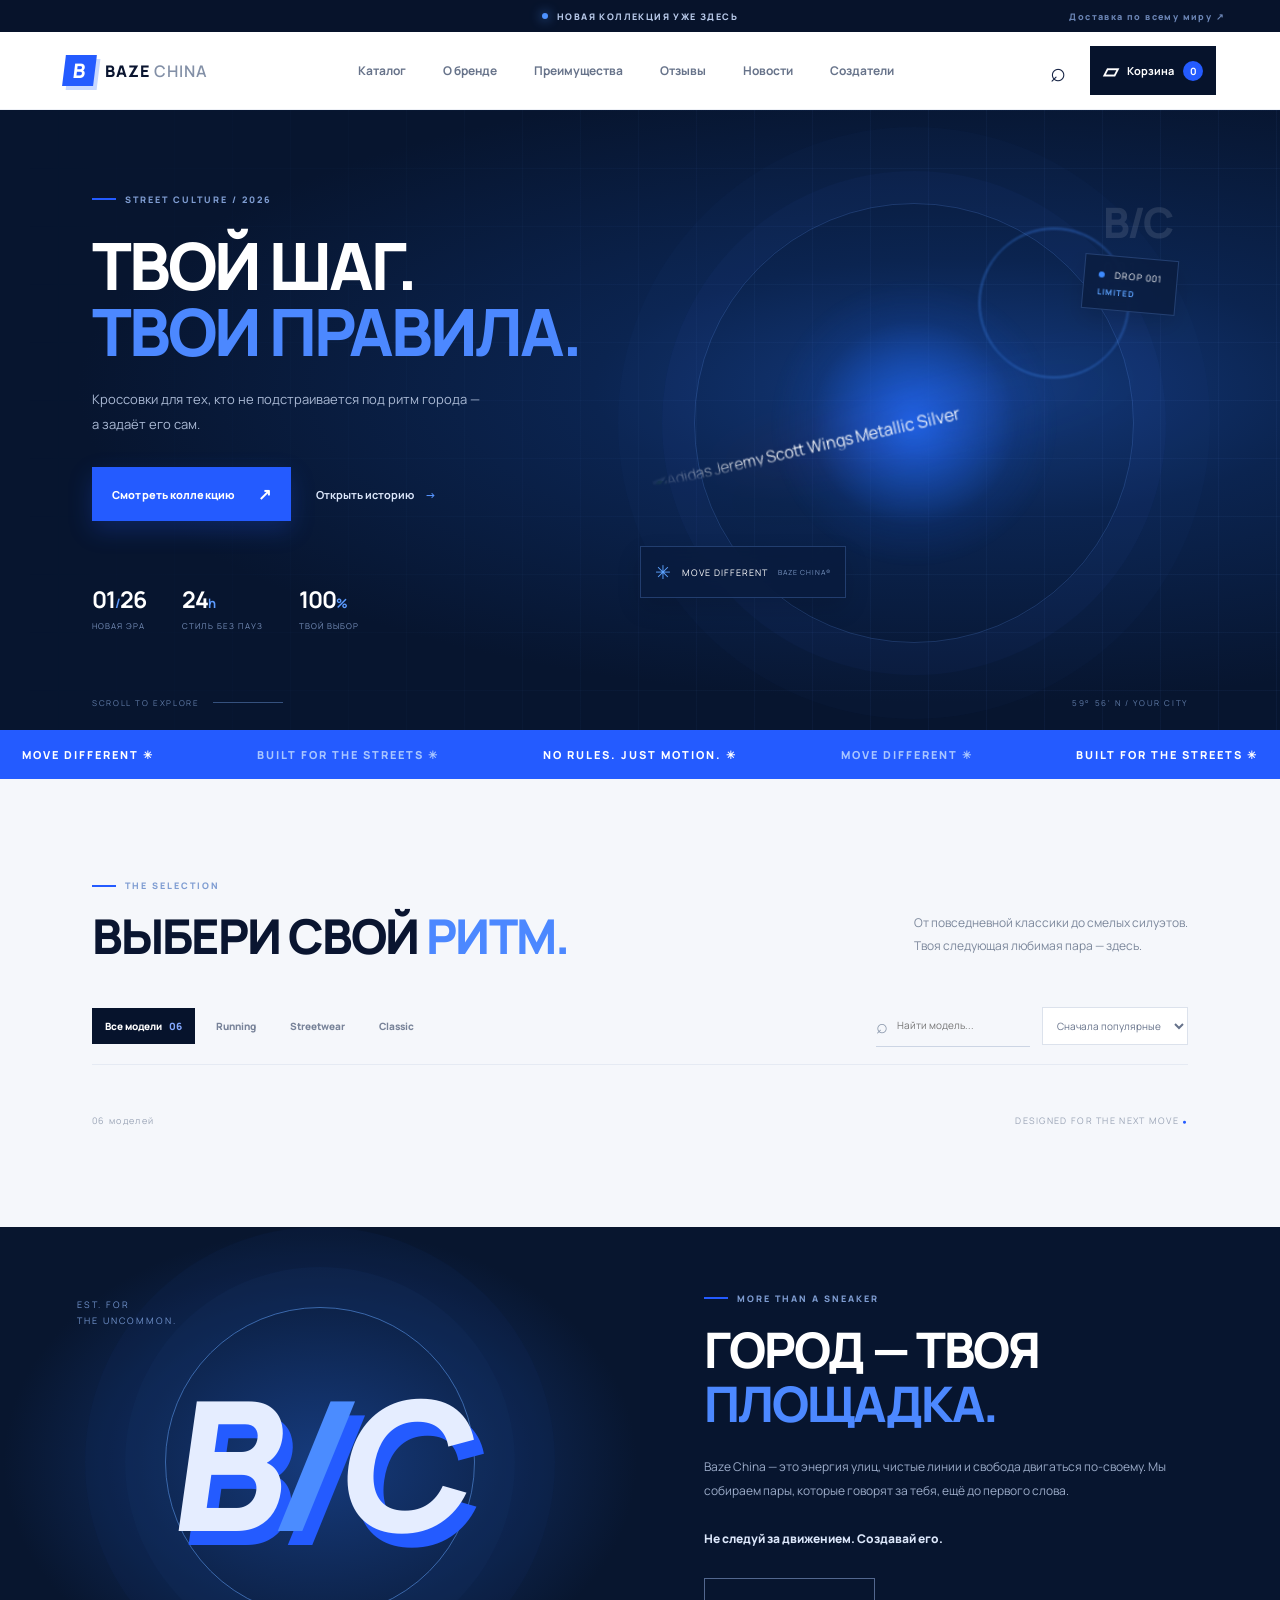
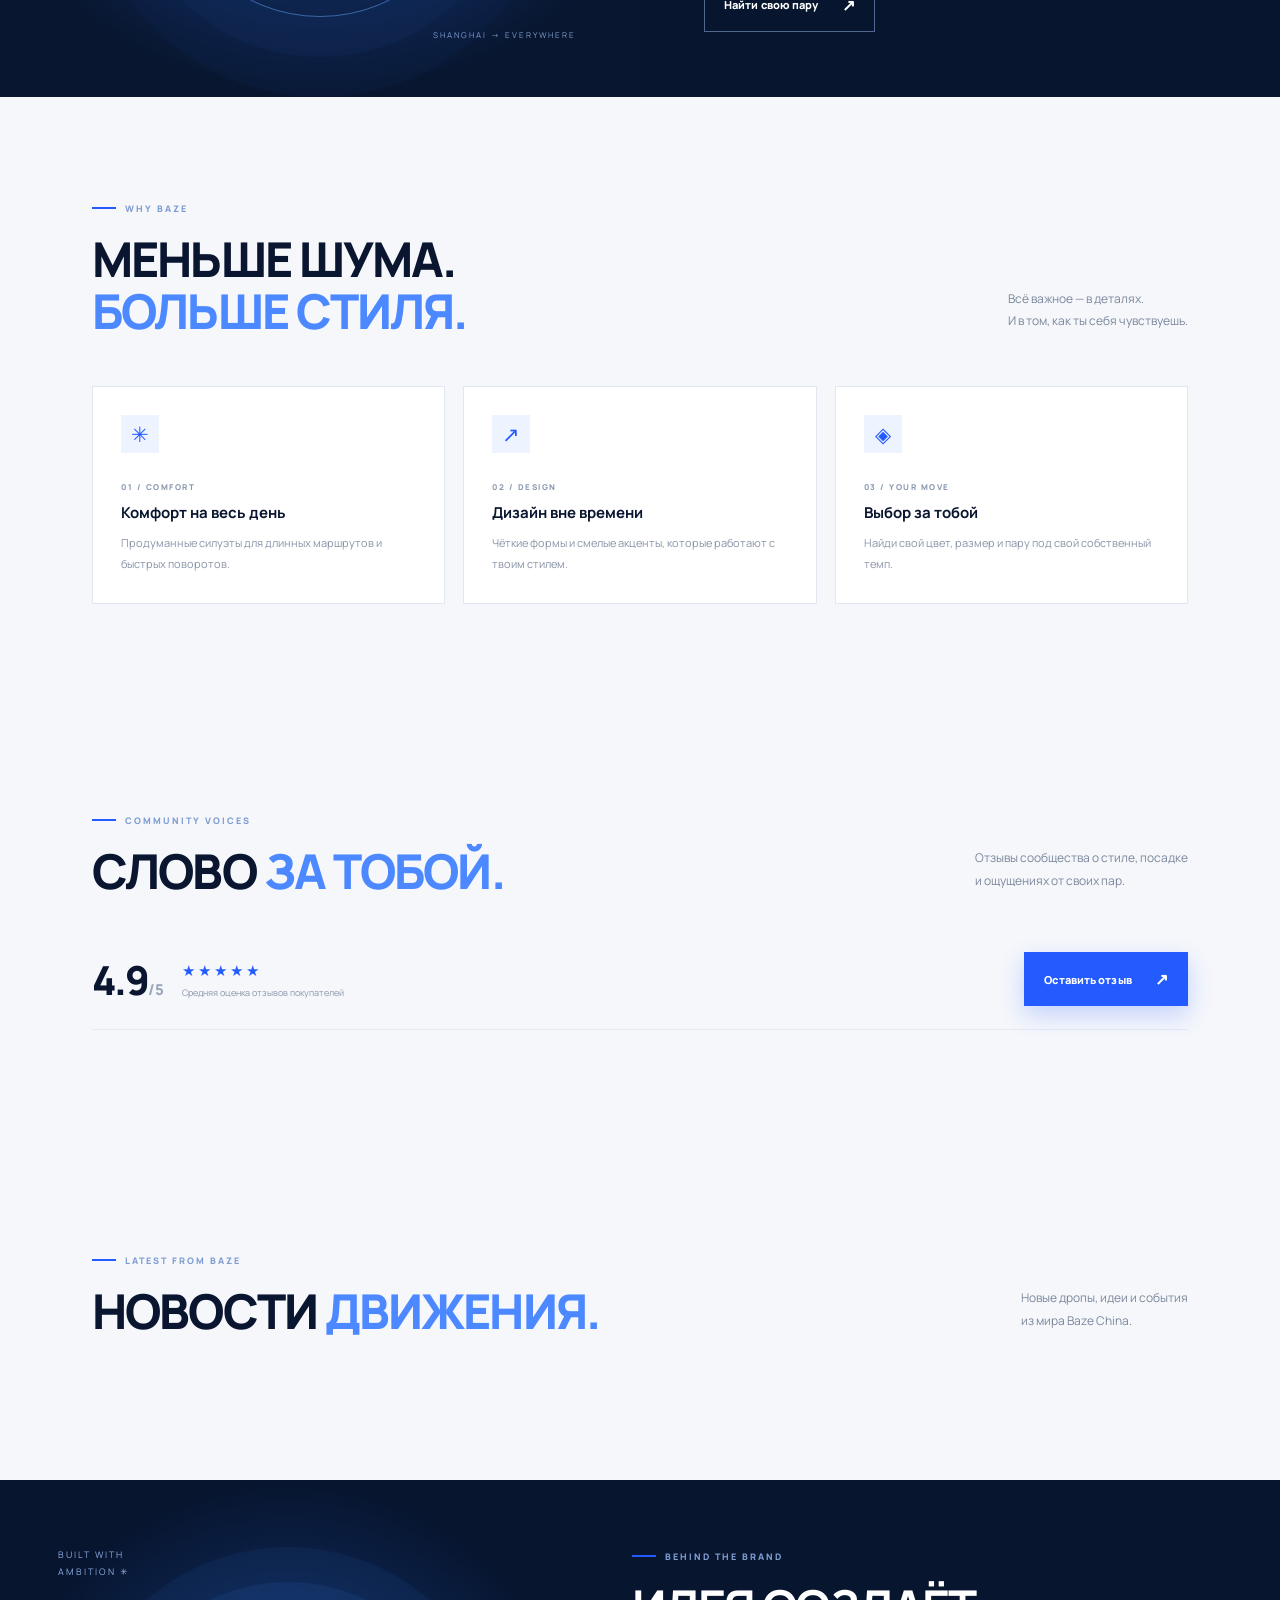
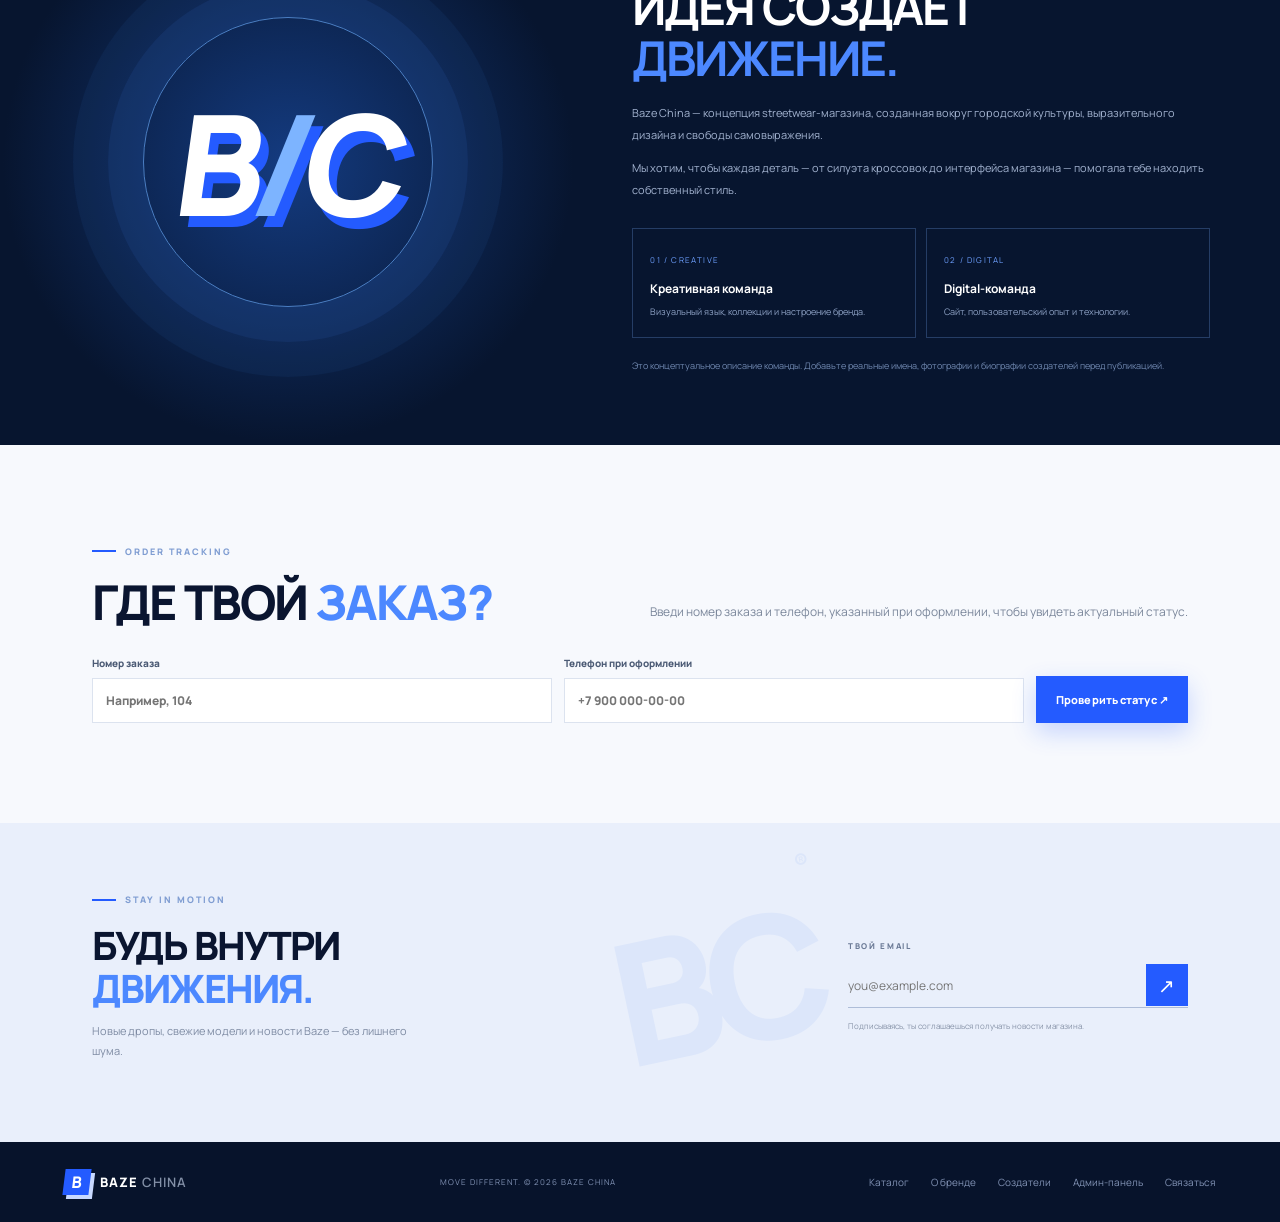
==== commit 13e8ebdf: "Add files via upload" ====
--- a/index.html
+++ b/index.html
@@ -35,10 +35,10 @@
         <div class="hero-cta"><a class="button button-primary" href="#catalog">Смотреть коллекцию <span>↗</span></a><a class="text-link" href="#story">Открыть историю <span>→</span></a></div>
         <div class="hero-stats"><div><strong>01<span>/</span>26</strong><small>НОВАЯ ЭРА</small></div><div><strong>24<span>h</span></strong><small>СТИЛЬ БЕЗ ПАУЗ</small></div><div><strong>100<span>%</span></strong><small>ТВОЙ ВЫБОР</small></div></div>
       </div>
-      <div class="hero-art" aria-label="Кроссовок в синем и чёрном цветах">
+      <div class="hero-art" aria-label="Adidas Jeremy Scott Wings — металлические кроссовки с крыльями">
         <div class="orb orb-one"></div><div class="orb orb-two"></div>
         <div class="hero-number">B/C<br><span>001</span></div>
-        <div class="hero-sneaker-wrap"><img class="hero-sneaker" src="https://images.unsplash.com/photo-1542291026-7eec264c27ff?auto=format&fit=crop&w=1200&q=90" alt="Красочный спортивный кроссовок" onerror="this.style.display='none'"></div>
+        <div class="hero-sneaker-wrap"><img class="hero-sneaker" src="https://thesource.com/wp-content/uploads/2015/11/adidas-JS-Wings-4.jpeg" alt="Adidas Jeremy Scott Wings Metallic Silver" loading="eager" fetchpriority="high"></div>
         <div class="floating-tag tag-top"><span class="tag-dot"></span> DROP 001 <b>LIMITED</b></div>
         <div class="floating-tag tag-bottom"><span>✳</span> MOVE DIFFERENT <small>BAZE CHINA®</small></div>
         <div class="hero-ring"></div>
--- a/style.css
+++ b/style.css
@@ -23,3 +23,45 @@
 
 /* Customer order tracking and Telegram checkout */
 .order-tracking{background:#f7f9fd}.order-lookup-form{display:grid;grid-template-columns:1fr 1fr auto;gap:12px;align-items:end;margin-top:28px}.order-lookup-form label{display:grid;gap:8px;font-size:10px;font-weight:800;color:#4c5b75}.order-lookup-form input{width:100%;min-width:0;padding:13px;border:1px solid #dce3ef;background:white;font-size:12px;color:var(--ink)}.order-lookup-result{margin-top:18px;padding:18px;border:1px solid #dce5f2;background:white;font-size:12px;line-height:1.8;overflow-wrap:anywhere}.order-lookup-result strong,.order-lookup-result .tracking-status{display:block}.order-lookup-result .tracking-status{font-weight:800;color:#245bff;margin:4px 0}.order-lookup-result p{color:#64728b;margin:8px 0}.order-lookup-result small{color:#7d899e}.order-lookup-result a{color:#245bff;font-weight:800}.order-lookup-result.is-error{border-color:#f1c8c8;color:#9d3434}.order-lookup-result.is-loading{color:#687792}.telegram-intro{margin-top:18px!important}.telegram-actions{display:grid;gap:9px;margin:15px 0}.telegram-actions .button{width:100%;text-decoration:none;justify-content:center}.telegram-note{display:block;color:#8d98aa;font-size:9px;line-height:1.7;margin:0 0 16px}.order-success #finishOrder{margin-top:8px}@media(max-width:680px){.order-lookup-form{grid-template-columns:1fr}.order-lookup-form .button{width:100%}}
+
+
+/* Animated Adidas Jeremy Scott Wings hero treatment */
+.hero-sneaker-wrap {
+  animation: sneakerFloat 6s ease-in-out infinite, sneakerReveal .95s cubic-bezier(.2,.75,.25,1) both;
+  transform-style: preserve-3d;
+}
+.hero-sneaker-wrap::before {
+  content: "";
+  position: absolute;
+  z-index: -1;
+  inset: 12% 8%;
+  border-radius: 50%;
+  background: radial-gradient(ellipse at 28% 55%, rgba(255,44,92,.28), transparent 48%),
+              radial-gradient(ellipse at 72% 45%, rgba(50,112,255,.42), transparent 55%);
+  filter: blur(28px);
+  opacity: .8;
+  animation: wingsGlow 4.5s ease-in-out infinite;
+  pointer-events: none;
+}
+.hero-sneaker {
+  position: relative;
+  animation: wingsImageGlow 4.5s ease-in-out infinite;
+  will-change: filter, opacity;
+}
+@keyframes sneakerReveal {
+  from { opacity: 0; }
+  to { opacity: 1; }
+}
+@keyframes wingsGlow {
+  0%, 100% { opacity: .55; transform: scale(.94); }
+  50% { opacity: 1; transform: scale(1.08); }
+}
+@keyframes wingsImageGlow {
+  0%, 100% { filter: drop-shadow(0 0 10px rgba(55,117,255,.16)); }
+  50% { filter: drop-shadow(0 0 20px rgba(55,117,255,.38)) drop-shadow(0 0 9px rgba(255,54,94,.15)); }
+}
+@media (prefers-reduced-motion: reduce) {
+  .hero-sneaker-wrap, .hero-sneaker-wrap::before, .hero-sneaker, .hero-ring, .orb-one {
+    animation: none !important;
+  }
+}
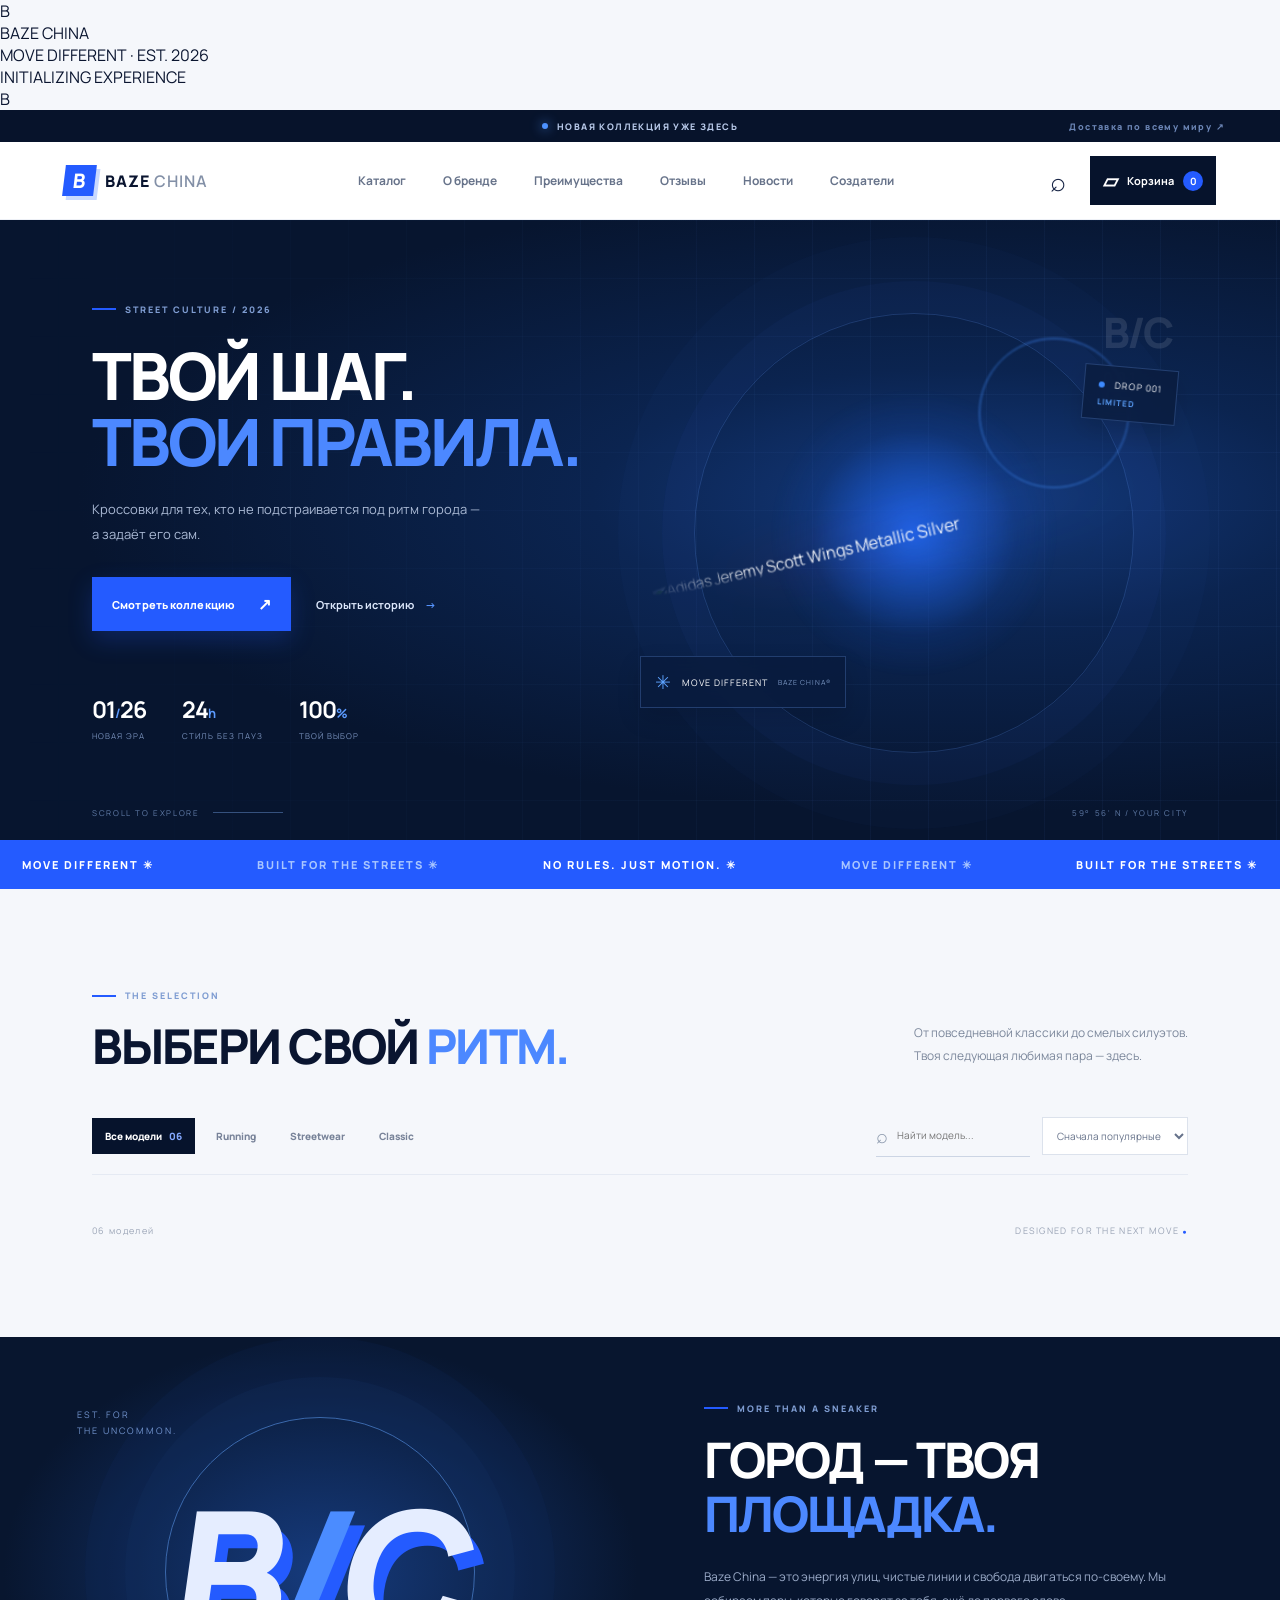
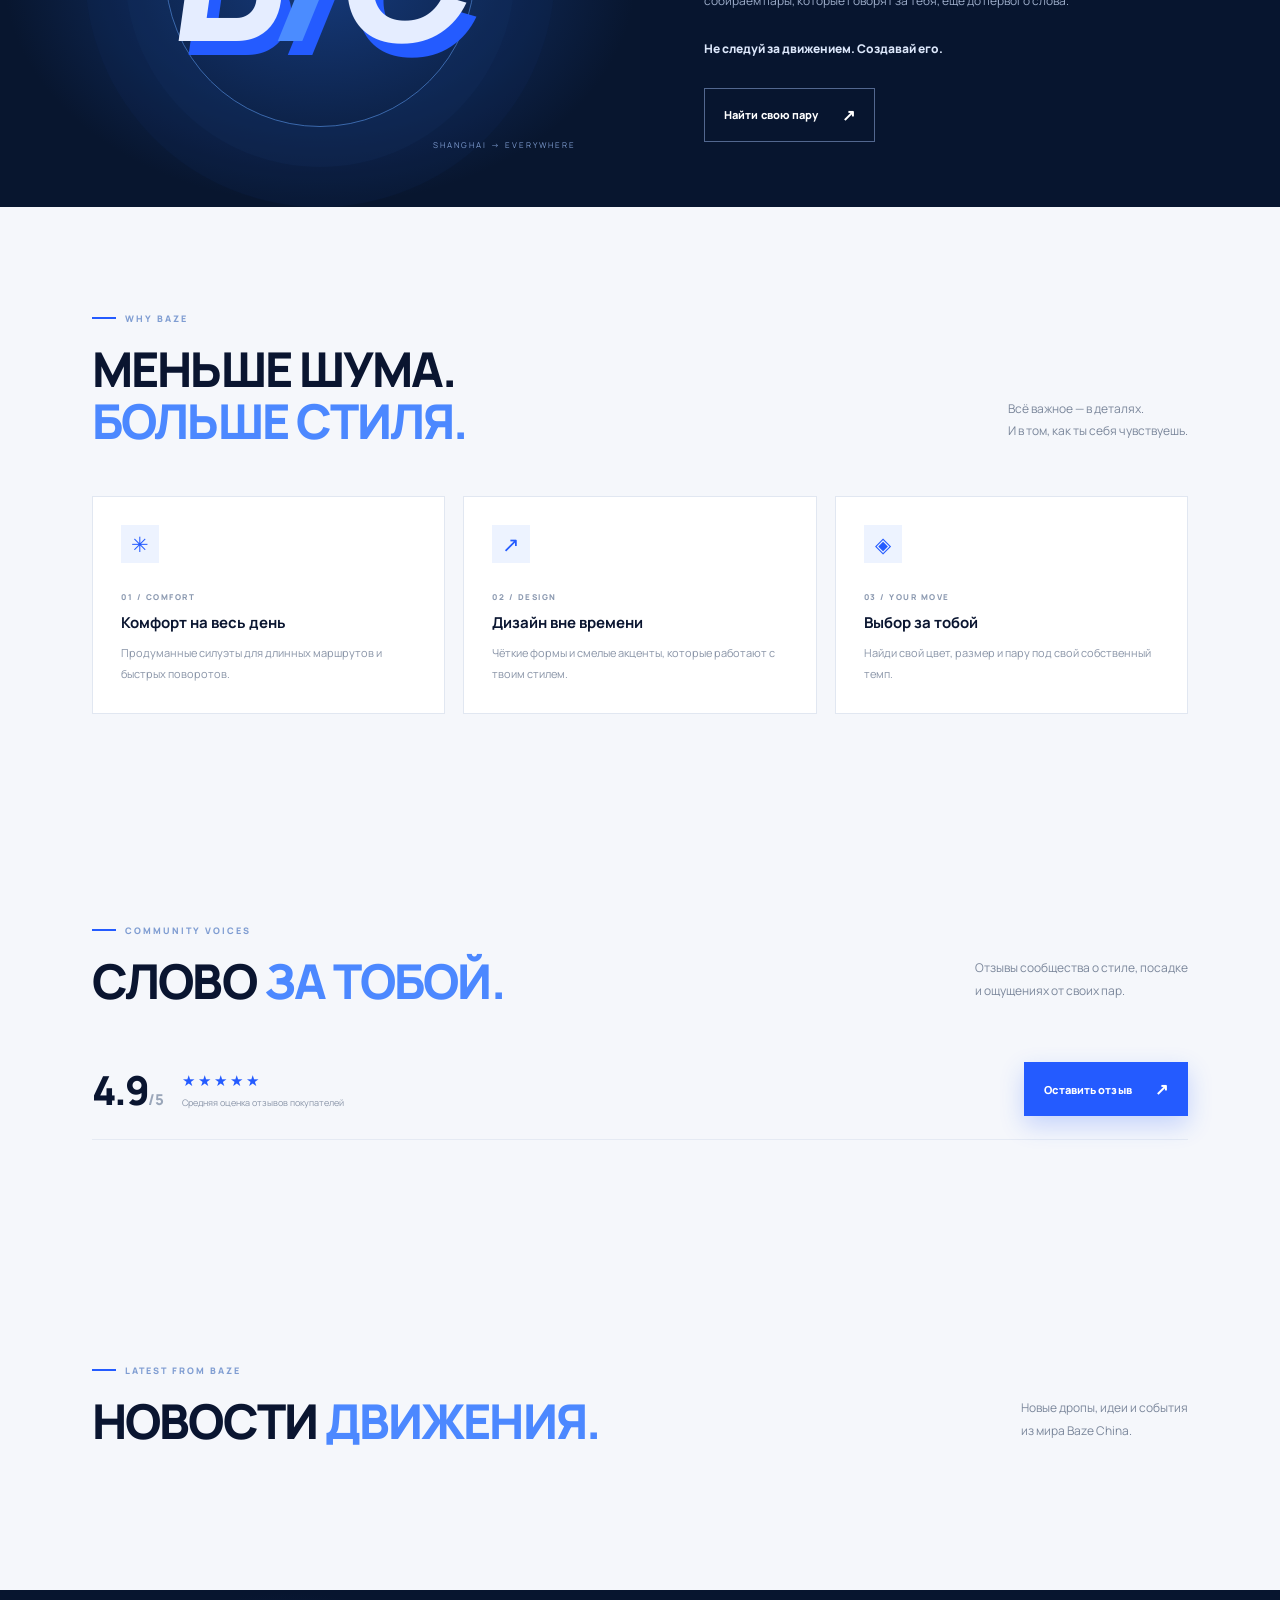
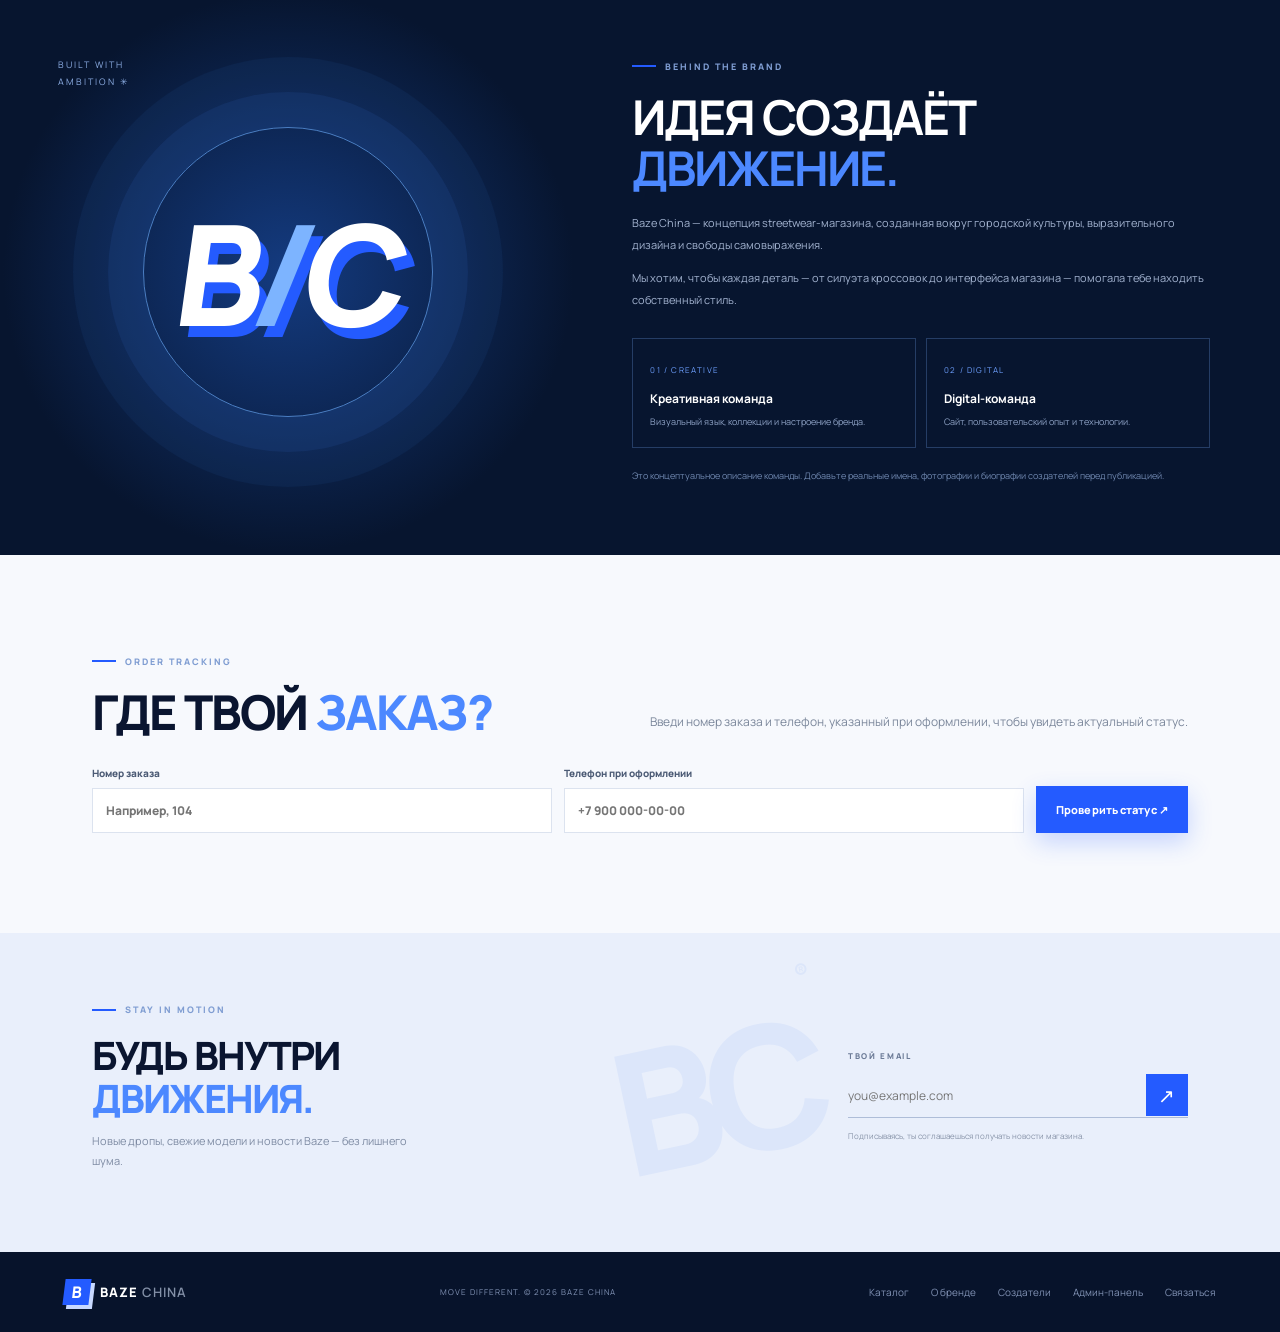
==== commit 498eb916: "Add Baze China premium loading screen and cursor" ====
--- a/index.html
+++ b/index.html
@@ -10,8 +10,18 @@
   <link rel="preconnect" href="https://fonts.gstatic.com" crossorigin>
   <link href="https://fonts.googleapis.com/css2?family=Manrope:wght@400;500;600;700;800&display=swap" rel="stylesheet">
   <link rel="stylesheet" href="style.css">
+  <link href="https://fonts.googleapis.com/css2?family=Space+Grotesk:wght@400;500;600;700&family=Manrope:wght@400;500;600;700;800&display=swap" rel="stylesheet">
 </head>
 <body>
+  <div class="bc-loader" id="bcLoader" aria-label="Загрузка Baze China" role="status">
+    <div class="bc-loader-orbit"><span class="bc-loader-b">B</span></div>
+    <div class="bc-loader-name">BAZE <span>CHINA</span></div>
+    <div class="bc-loader-caption">MOVE DIFFERENT · EST. 2026</div>
+    <div class="bc-loader-track"><span></span></div>
+    <div class="bc-loader-percent">INITIALIZING EXPERIENCE</div>
+  </div>
+  <div class="bc-cursor" id="bcCursor" aria-hidden="true">B</div>
+
   <div class="announcement"><span class="pulse"></span> НОВАЯ КОЛЛЕКЦИЯ УЖЕ ЗДЕСЬ <span class="announcement-right">Доставка по всему миру ↗</span></div>
   <header class="header">
     <a class="brand" href="#" aria-label="Baze China — главная"><span class="brand-mark">B</span><span>BAZE<span class="brand-light"> CHINA</span></span></a>
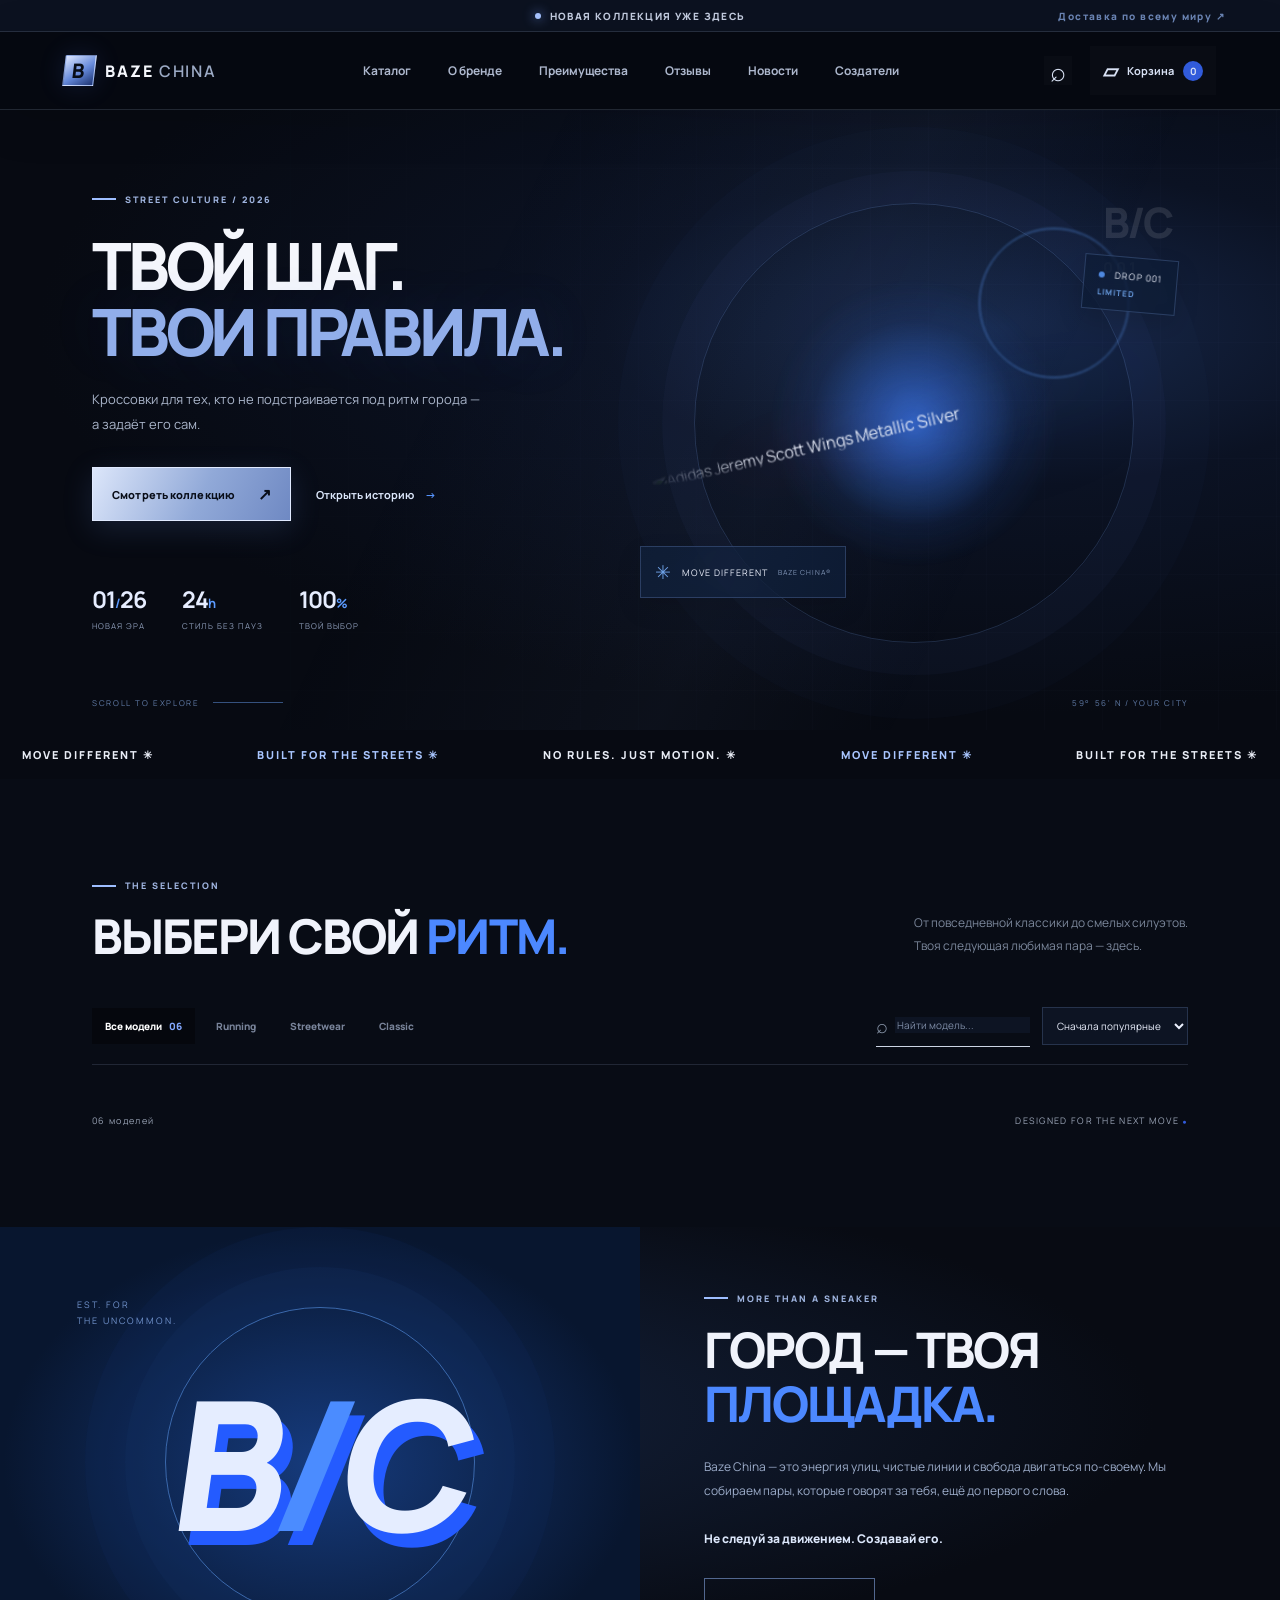
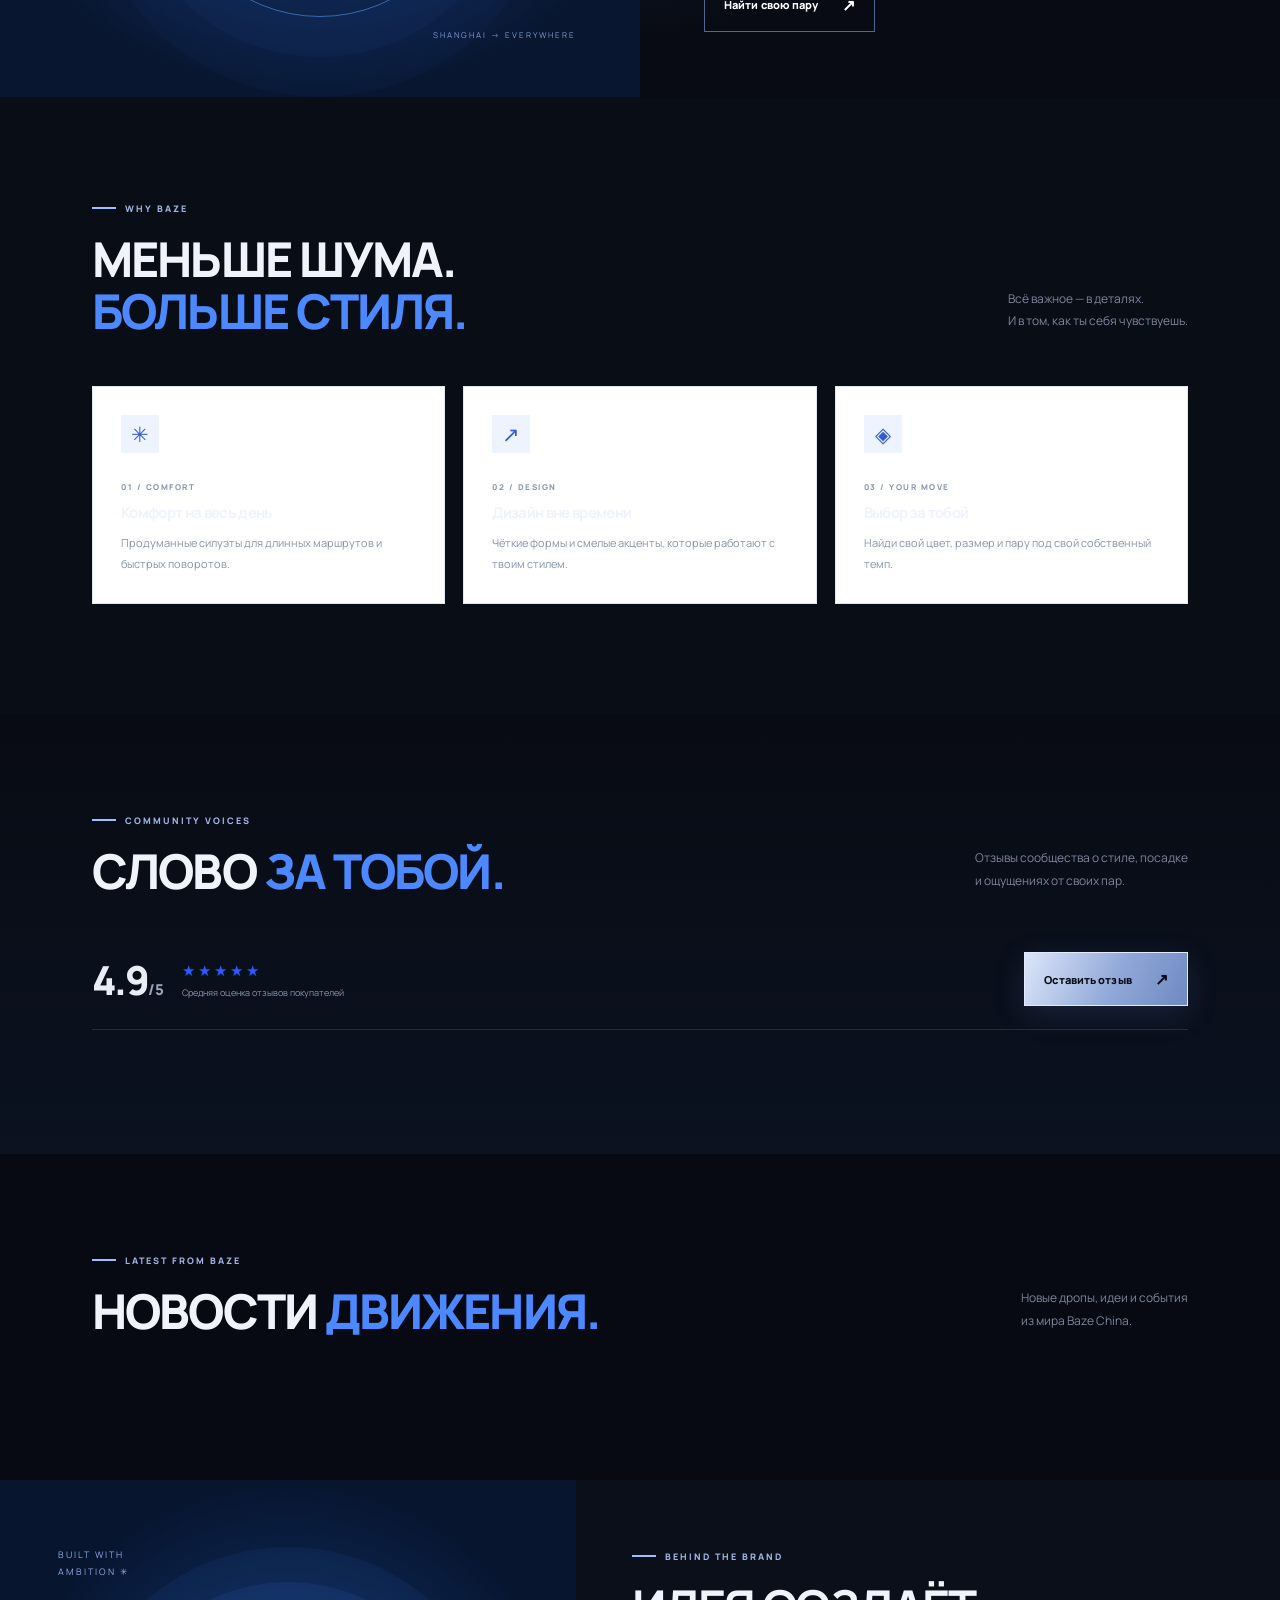
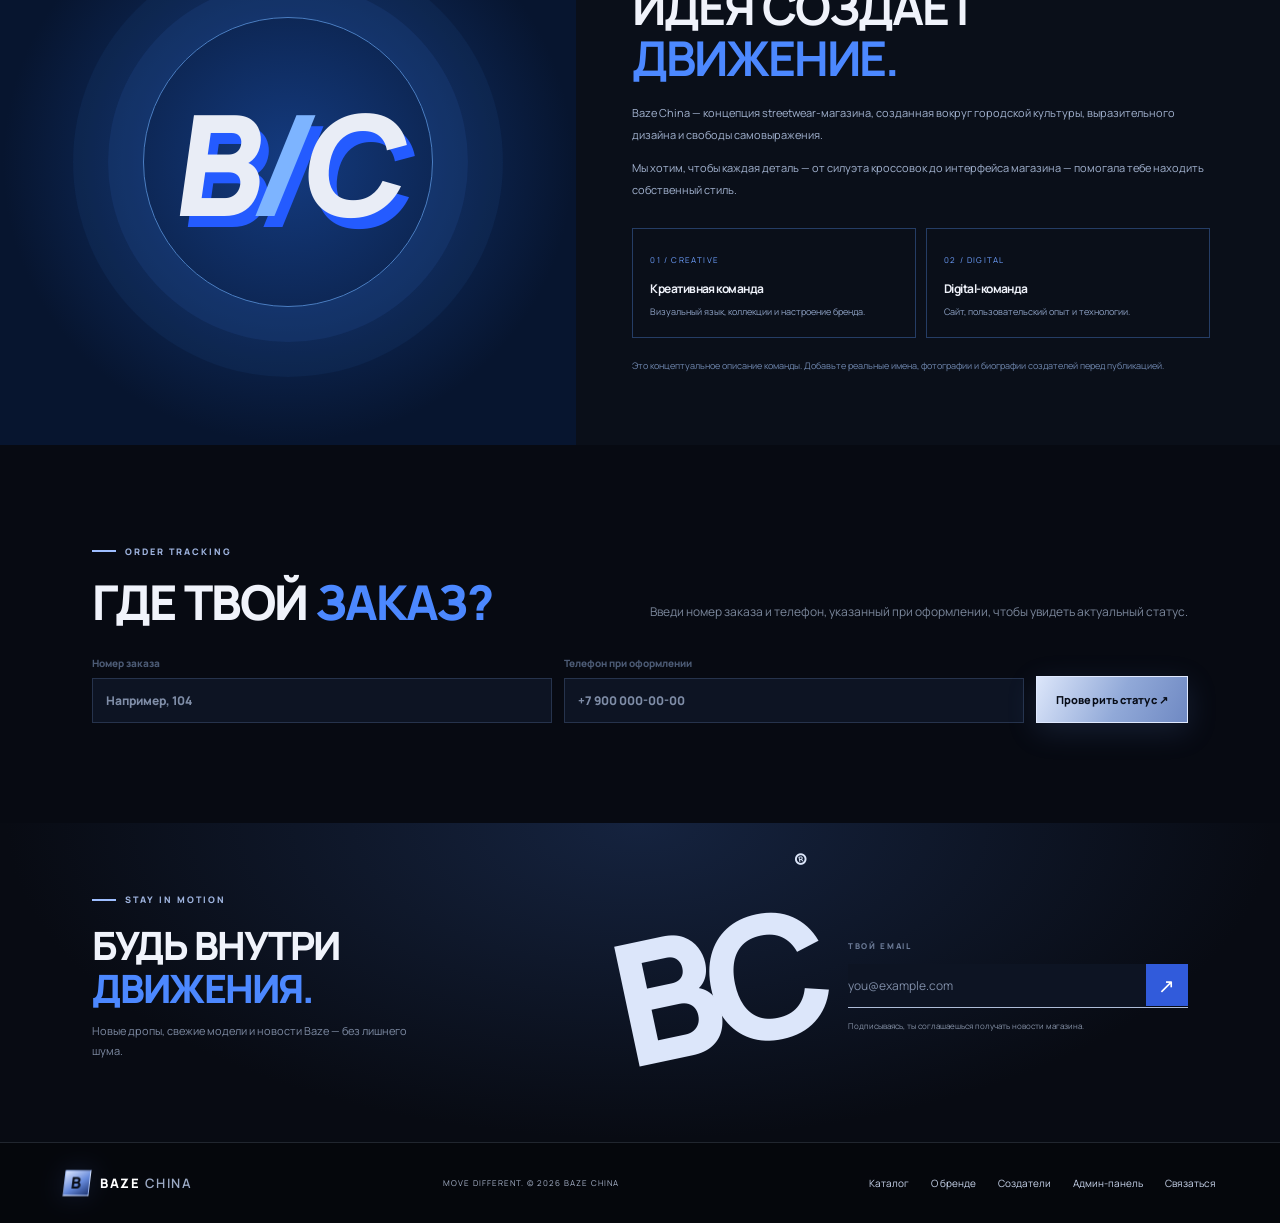
==== commit 70c46537: "Revert Baze China design changes" ====
--- a/index.html
+++ b/index.html
@@ -10,18 +10,8 @@
   <link rel="preconnect" href="https://fonts.gstatic.com" crossorigin>
   <link href="https://fonts.googleapis.com/css2?family=Manrope:wght@400;500;600;700;800&display=swap" rel="stylesheet">
   <link rel="stylesheet" href="style.css">
-  <link href="https://fonts.googleapis.com/css2?family=Space+Grotesk:wght@400;500;600;700&family=Manrope:wght@400;500;600;700;800&display=swap" rel="stylesheet">
 </head>
 <body>
-  <div class="bc-loader" id="bcLoader" aria-label="Загрузка Baze China" role="status">
-    <div class="bc-loader-orbit"><span class="bc-loader-b">B</span></div>
-    <div class="bc-loader-name">BAZE <span>CHINA</span></div>
-    <div class="bc-loader-caption">MOVE DIFFERENT · EST. 2026</div>
-    <div class="bc-loader-track"><span></span></div>
-    <div class="bc-loader-percent">INITIALIZING EXPERIENCE</div>
-  </div>
-  <div class="bc-cursor" id="bcCursor" aria-hidden="true">B</div>
-
   <div class="announcement"><span class="pulse"></span> НОВАЯ КОЛЛЕКЦИЯ УЖЕ ЗДЕСЬ <span class="announcement-right">Доставка по всему миру ↗</span></div>
   <header class="header">
     <a class="brand" href="#" aria-label="Baze China — главная"><span class="brand-mark">B</span><span>BAZE<span class="brand-light"> CHINA</span></span></a>
--- a/style.css
+++ b/style.css
@@ -65,3 +65,77 @@
     animation: none !important;
   }
 }
+
+
+/* BAZE CHINA — MIDNIGHT LUXE REDESIGN */
+:root{--navy:#05070d;--navy2:#0a1020;--blue:#315bdb;--cyan:#9ebeff;--ink:#e9edf6;--muted:#8993a7;--paper:#070a12;--white:#f4f6fb;--line:rgba(177,196,231,.16);--darkline:rgba(177,196,231,.15);--font:'Space Grotesk','Manrope',sans-serif}
+html{scroll-behavior:smooth;scroll-padding-top:100px;background:#070a12}
+body{background:#070a12;color:#e9edf6;font-family:var(--font);cursor:none}
+body::before{content:"";position:fixed;inset:0;pointer-events:none;z-index:0;opacity:.16;background-image:linear-gradient(rgba(132,157,207,.055) 1px,transparent 1px),linear-gradient(90deg,rgba(132,157,207,.055) 1px,transparent 1px);background-size:64px 64px;mask-image:linear-gradient(to bottom,black,transparent 78%)}
+body>*{position:relative;z-index:1}
+a,button,input,select,textarea{cursor:none}
+::selection{background:#9ebeff;color:#070a12}
+.announcement{background:#0c1220;color:#c4cde0;border-bottom:1px solid var(--line);letter-spacing:.14em;font-size:10px}
+.pulse{background:#a8c4ff;box-shadow:0 0 12px #719cff}
+.header{background:rgba(6,9,17,.82);border-bottom:1px solid var(--line);backdrop-filter:blur(22px);box-shadow:0 10px 50px rgba(0,0,0,.12)}
+.brand{color:#f5f7fc;letter-spacing:.12em}.brand-mark{background:linear-gradient(145deg,#dce6ff,#6589da 55%,#1d3472);color:#080d18;box-shadow:0 0 26px #527ce52a;border:1px solid #d9e5ff66}
+.brand-light{color:#9caac5}
+.nav a,.header-actions{color:#aeb8ce}.nav a:hover,.text-link:hover{color:#dce7ff}
+.icon-btn,.cart-button,.menu-toggle{color:#d9e2f5;border-color:var(--line);background:#ffffff04}
+.hero{background:radial-gradient(ellipse at 78% 35%,#17284b 0%,#0b1223 28%,#070a12 68%);color:#edf2ff;overflow:hidden}
+.hero::after{content:"";position:absolute;inset:0;pointer-events:none;background:linear-gradient(115deg,transparent 35%,#9dbdff0a 60%,transparent 76%)}
+.hero-grid{opacity:.35;background-image:linear-gradient(#a8c1ff0b 1px,transparent 1px),linear-gradient(90deg,#a8c1ff0b 1px,transparent 1px)}
+.eyebrow{color:#a7badf;letter-spacing:.22em}.eyebrow-line{background:#9ebeff}
+.hero h1{color:#f4f6fc;letter-spacing:-.065em}.hero h1 span{color:#91aeea;text-shadow:0 0 55px #416bc52a}
+.hero p{color:#aab5ca}.button-primary{background:linear-gradient(115deg,#dce6fa,#91a9d8 55%,#6f89c3);color:#080d18;border:1px solid #e1eaff;box-shadow:0 8px 30px #6085d52c}
+.button-primary:hover{box-shadow:0 10px 40px #6085d55c;transform:translateY(-2px)}
+.button,.text-link{transition:transform .25s,box-shadow .25s,background .25s}
+.hero-stats{border-color:var(--line)}.hero-stats strong{color:#e6edff}.hero-stats span,.hero-stats small{color:#8d9cb8}
+.hero-visual,.hero-art{filter:saturate(.75)}
+.marquee{background:#101a2c;color:#b9c9ec;border-block:1px solid var(--line)}
+section:not(.hero){background:#070a12;color:#e9edf6}
+.section-kicker,.eyebrow,.section-label{color:#9fb4df}
+h2,h3{color:#f0f3fb;letter-spacing:-.045em}
+.section-heading p,.section-intro,.story-copy p,.benefit-card p,.review-card p,.news-card p,.creator-card p{color:#9ba7bc}
+.catalog,.catalog-section{background:#080c15!important}
+.catalog-toolbar,.filter-row{border-color:var(--line)}
+.filter-btn,.category-btn{background:#0c1220;color:#aebbd4;border:1px solid var(--line)}
+.filter-btn.active,.category-btn.active{background:#dce6fa;color:#09101e;border-color:#dce6fa}
+.search-field,input,select,textarea{background:#0d1423!important;color:#edf2ff!important;border-color:#26334c!important}
+input::placeholder,textarea::placeholder{color:#7f8da7!important}
+.product-card,.benefit-card,.review-card,.news-card,.creator-card,.story-panel,.feature-card{background:linear-gradient(145deg,#101827,#0a0f19)!important;border:1px solid var(--line)!important;color:#e9edf6;box-shadow:0 18px 50px #00000022;transition:transform .35s,border-color .35s,box-shadow .35s}
+.product-card:hover,.benefit-card:hover,.news-card:hover,.creator-card:hover{transform:translateY(-5px);border-color:#9dbaff55!important;box-shadow:0 25px 60px #00000045,0 0 35px #527ce510}
+.product-card img,.product-image{background:#111a2b}
+.product-name,.product-card h3,.product-price{color:#f1f4fb}
+.product-meta,.product-desc,.product-category{color:#9aa8c1}
+.product-badge,.badge{background:#d8e4fb;color:#10182a}
+#story{background:radial-gradient(ellipse at 20% 40%,#152441,#080b13 62%)!important}
+#benefits{background:#090d16!important}
+.benefit-card{padding:28px}
+#reviews{background:linear-gradient(180deg,#080b13,#0b1220)!important}
+#news{background:#070a12!important}
+#creators{background:#0a0f19!important}
+#tracking,.tracking-section,.newsletter{background:radial-gradient(ellipse at 50% 0%,#15233f,#080b13 70%)!important}
+footer,.footer{background:#05070c!important;color:#a8b4cb;border-top:1px solid var(--line)}
+footer a,.footer a{color:#c9d5ed}
+.modal,.drawer,.cart-drawer,.checkout-modal,.admin-modal{background:#0b111e!important;color:#edf2fb;border:1px solid var(--line)}
+.modal h2,.drawer h2,.cart-drawer h2{color:#f3f6ff}
+.toast{background:#dce6fa!important;color:#09101e!important}
+hr{border-color:var(--line)}
+.bc-loader{position:fixed!important;inset:0;z-index:99999!important;display:flex;flex-direction:column;align-items:center;justify-content:center;gap:16px;background:radial-gradient(ellipse at center,#111f3c 0%,#080c16 42%,#030509 100%);transition:opacity .8s ease,visibility .8s ease}
+.bc-loader.is-hidden{opacity:0;visibility:hidden;pointer-events:none}
+.bc-loader-orbit{width:94px;height:94px;display:grid;place-items:center;position:relative;border:1px solid #8eaefb50;border-radius:50%;box-shadow:0 0 45px #5b85df1e,inset 0 0 30px #5b85df12;animation:bcOrbit 3s linear infinite}
+.bc-loader-orbit:before,.bc-loader-orbit:after{content:"";position:absolute;inset:-8px;border:1px solid transparent;border-top-color:#d5e2ff;border-right-color:#6688d7;border-radius:50%;animation:bcOrbit 1.8s linear infinite}
+.bc-loader-orbit:after{inset:8px;border-top-color:#6e91e5;border-right-color:transparent;animation-direction:reverse;animation-duration:2.6s}
+.bc-loader-b{font-size:43px;font-weight:700;letter-spacing:-.1em;padding-right:4px;background:linear-gradient(145deg,#fff,#a7c1ff 60%,#6483cc);color:transparent;background-clip:text;-webkit-background-clip:text;text-shadow:0 0 30px #7ea3ff25}
+.bc-loader-name{font-size:clamp(22px,4vw,30px);font-weight:700;letter-spacing:.28em;color:#f3f6ff;margin-left:.28em}
+.bc-loader-name span{color:#9fb9f0}
+.bc-loader-caption,.bc-loader-percent{font-size:9px;letter-spacing:.22em;color:#7789aa}
+.bc-loader-track{height:2px;width:180px;background:#26334b;overflow:hidden;margin-top:12px}
+.bc-loader-track span{display:block;height:100%;width:40%;background:linear-gradient(90deg,#718ed2,#e1eaff);box-shadow:0 0 15px #9dbaff;animation:bcLoad 1.4s ease-in-out infinite}
+.bc-cursor{position:fixed!important;left:0;top:0;width:31px;height:31px;z-index:100000!important;pointer-events:none;display:grid;place-items:center;font:700 17px/1 'Space Grotesk',sans-serif;color:#dce7ff;background:#17294b80;border:1px solid #b8ccffbd;border-radius:50% 50% 50% 12%;box-shadow:0 0 17px #7099ff55,0 0 40px #7099ff24;transform:translate(-50%,-50%) rotate(-8deg);transition:width .2s,height .2s,color .2s,background .2s,box-shadow .2s;mix-blend-mode:screen}
+.bc-cursor.is-hover{width:44px;height:44px;background:#a9c2ff;color:#07101f;box-shadow:0 0 28px #7198ff99;transform:translate(-50%,-50%) rotate(0)}
+@keyframes bcOrbit{to{transform:rotate(360deg)}}@keyframes bcLoad{0%{transform:translateX(-120%)}100%{transform:translateX(350%)}}
+@media(max-width:760px){body,a,button,input,select,textarea{cursor:auto}.bc-cursor{display:none}.hero{background:radial-gradient(ellipse at 80% 25%,#17284b,#070a12 68%)}.header{backdrop-filter:blur(16px)}.bc-loader-name{letter-spacing:.18em}.bc-loader-orbit{width:82px;height:82px}}
+@media(pointer:coarse){body,a,button,input,select,textarea{cursor:auto}.bc-cursor{display:none}}
+@media(prefers-reduced-motion:reduce){.bc-loader-orbit,.bc-loader-orbit:before,.bc-loader-orbit:after,.bc-loader-track span{animation:none!important}*{scroll-behavior:auto!important;transition-duration:.01ms!important}}
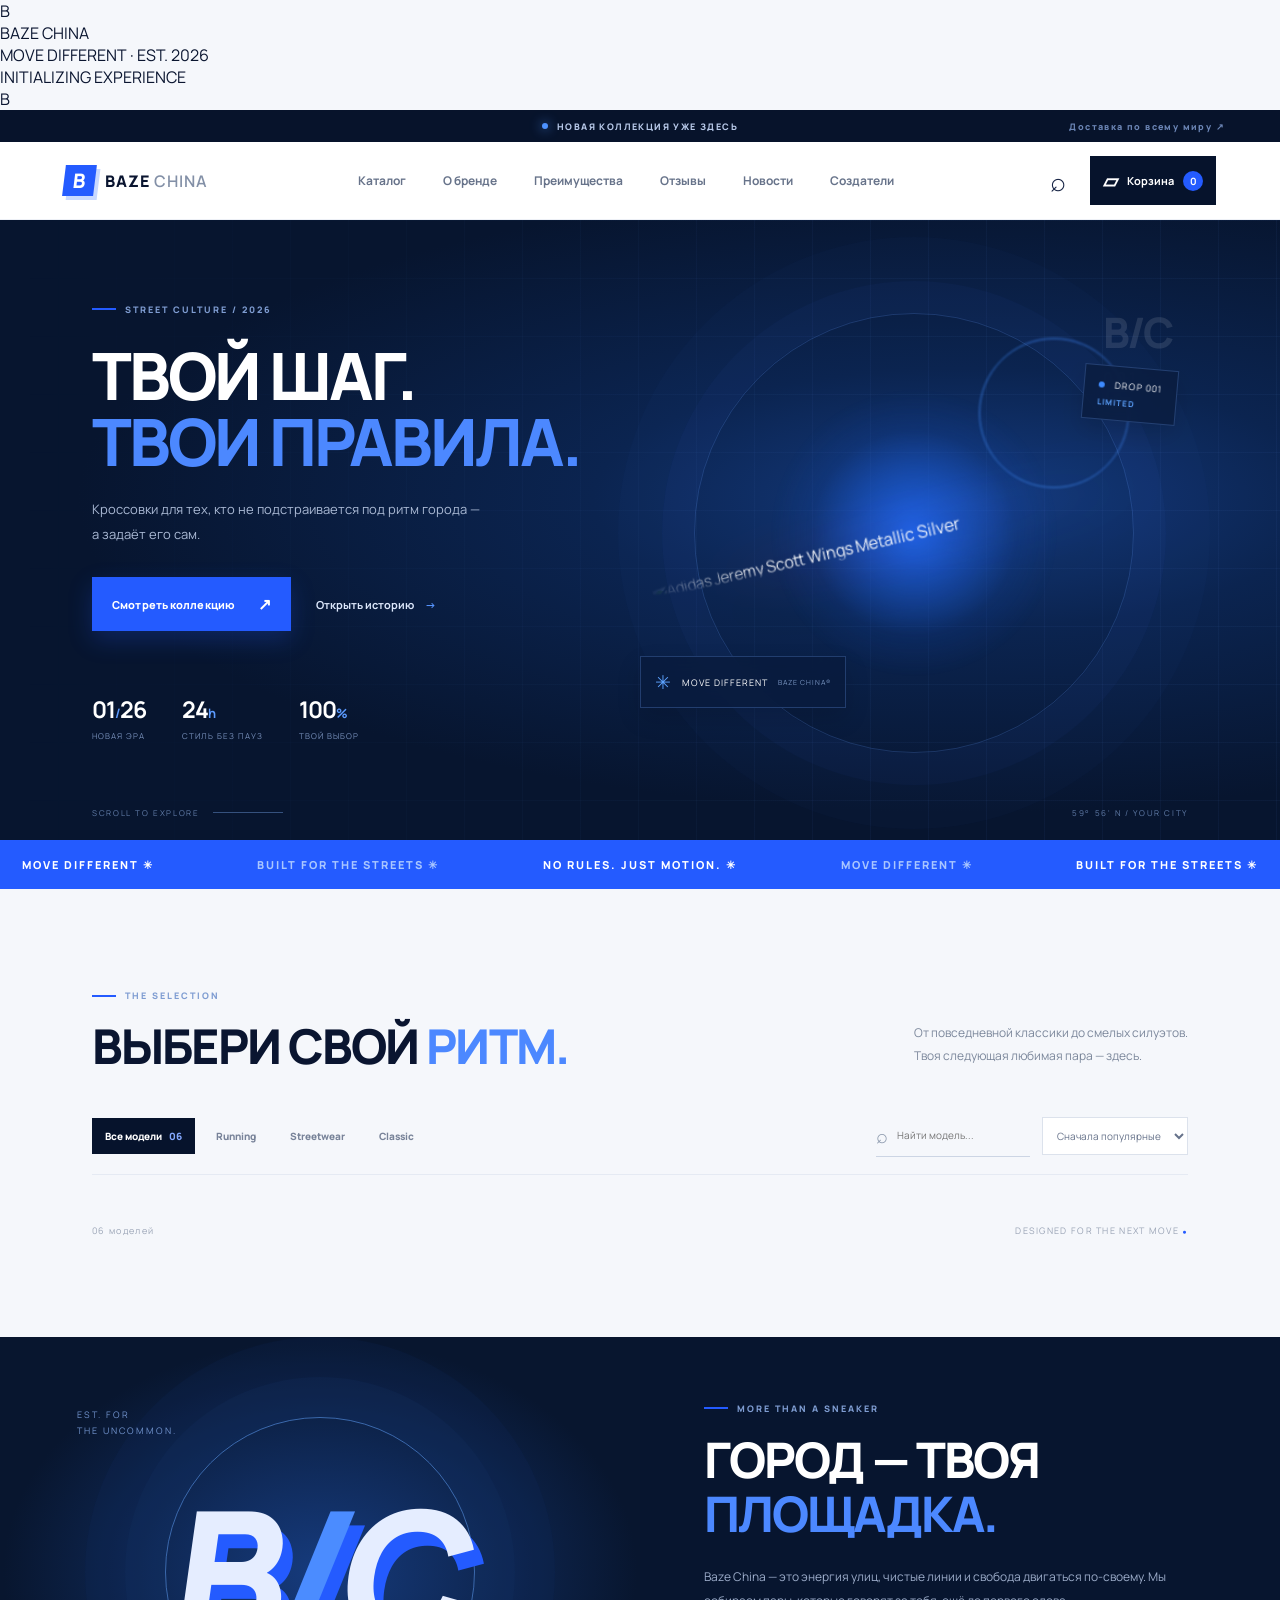
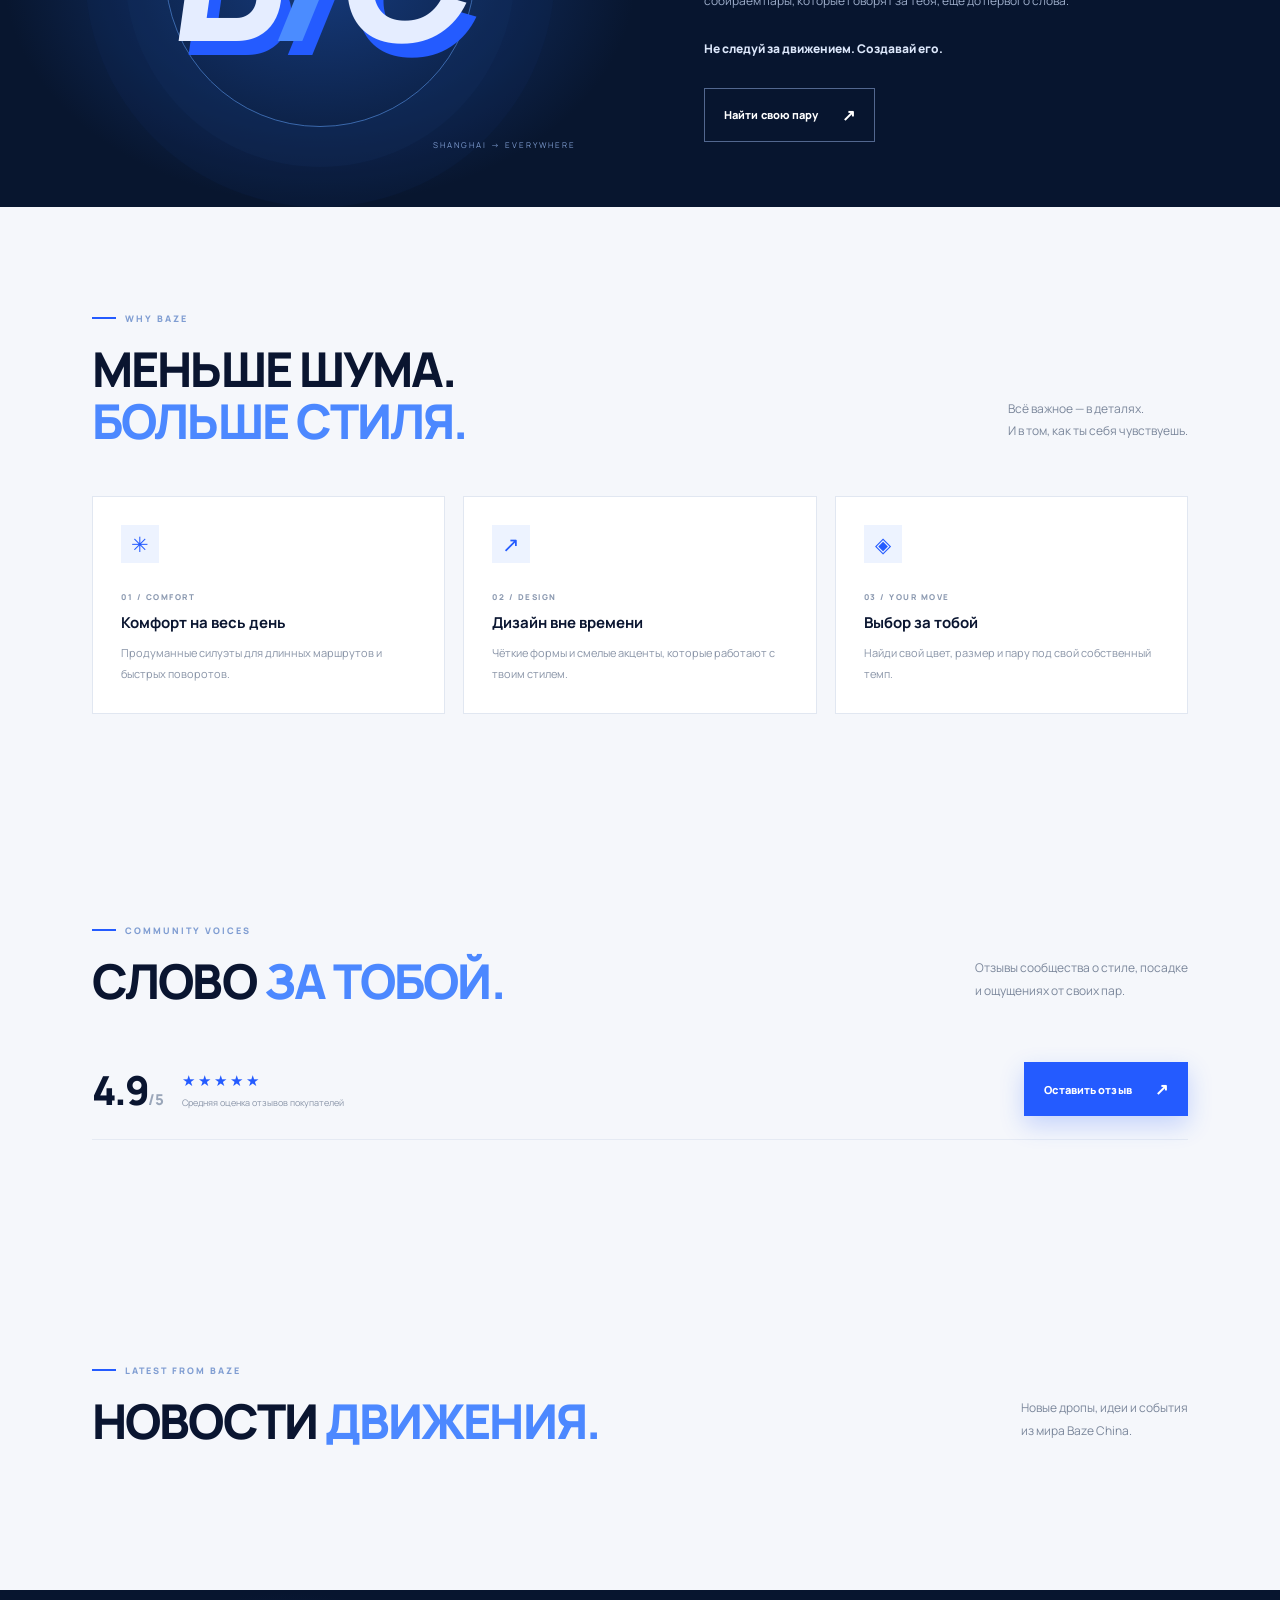
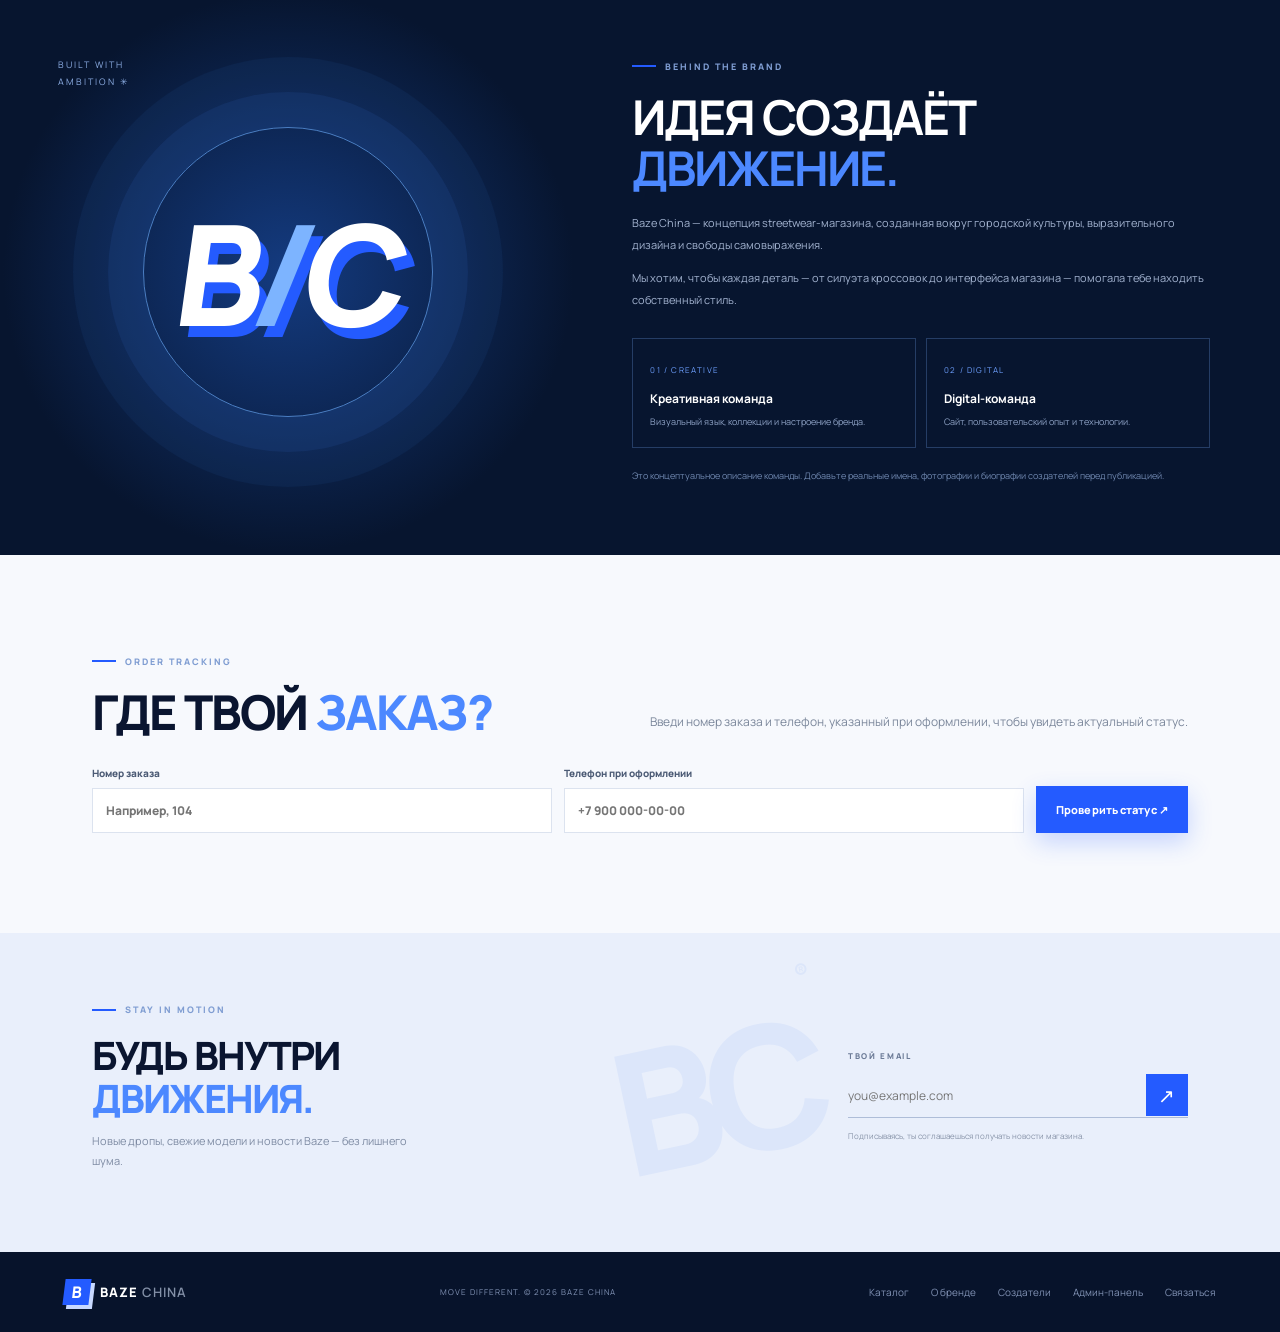
==== commit 1749b37a: "Add Baze China animated intro and custom cursor" ====
--- a/index.html
+++ b/index.html
@@ -10,8 +10,18 @@
   <link rel="preconnect" href="https://fonts.gstatic.com" crossorigin>
   <link href="https://fonts.googleapis.com/css2?family=Manrope:wght@400;500;600;700;800&display=swap" rel="stylesheet">
   <link rel="stylesheet" href="style.css">
+  <link href="https://fonts.googleapis.com/css2?family=Space+Grotesk:wght@400;500;600;700&family=Manrope:wght@400;500;600;700;800&display=swap" rel="stylesheet">
 </head>
 <body>
+  <div class="bc-loader" id="bcLoader" aria-label="Загрузка Baze China" role="status">
+    <div class="bc-loader-orbit"><span class="bc-loader-b">B</span></div>
+    <div class="bc-loader-name">BAZE <span>CHINA</span></div>
+    <div class="bc-loader-caption">MOVE DIFFERENT · EST. 2026</div>
+    <div class="bc-loader-track"><span></span></div>
+    <div class="bc-loader-percent">INITIALIZING EXPERIENCE</div>
+  </div>
+  <div class="bc-cursor" id="bcCursor" aria-hidden="true">B</div>
+
   <div class="announcement"><span class="pulse"></span> НОВАЯ КОЛЛЕКЦИЯ УЖЕ ЗДЕСЬ <span class="announcement-right">Доставка по всему миру ↗</span></div>
   <header class="header">
     <a class="brand" href="#" aria-label="Baze China — главная"><span class="brand-mark">B</span><span>BAZE<span class="brand-light"> CHINA</span></span></a>
--- a/style.css
+++ b/style.css
@@ -65,77 +65,3 @@
     animation: none !important;
   }
 }
-
-
-/* BAZE CHINA — MIDNIGHT LUXE REDESIGN */
-:root{--navy:#05070d;--navy2:#0a1020;--blue:#315bdb;--cyan:#9ebeff;--ink:#e9edf6;--muted:#8993a7;--paper:#070a12;--white:#f4f6fb;--line:rgba(177,196,231,.16);--darkline:rgba(177,196,231,.15);--font:'Space Grotesk','Manrope',sans-serif}
-html{scroll-behavior:smooth;scroll-padding-top:100px;background:#070a12}
-body{background:#070a12;color:#e9edf6;font-family:var(--font);cursor:none}
-body::before{content:"";position:fixed;inset:0;pointer-events:none;z-index:0;opacity:.16;background-image:linear-gradient(rgba(132,157,207,.055) 1px,transparent 1px),linear-gradient(90deg,rgba(132,157,207,.055) 1px,transparent 1px);background-size:64px 64px;mask-image:linear-gradient(to bottom,black,transparent 78%)}
-body>*{position:relative;z-index:1}
-a,button,input,select,textarea{cursor:none}
-::selection{background:#9ebeff;color:#070a12}
-.announcement{background:#0c1220;color:#c4cde0;border-bottom:1px solid var(--line);letter-spacing:.14em;font-size:10px}
-.pulse{background:#a8c4ff;box-shadow:0 0 12px #719cff}
-.header{background:rgba(6,9,17,.82);border-bottom:1px solid var(--line);backdrop-filter:blur(22px);box-shadow:0 10px 50px rgba(0,0,0,.12)}
-.brand{color:#f5f7fc;letter-spacing:.12em}.brand-mark{background:linear-gradient(145deg,#dce6ff,#6589da 55%,#1d3472);color:#080d18;box-shadow:0 0 26px #527ce52a;border:1px solid #d9e5ff66}
-.brand-light{color:#9caac5}
-.nav a,.header-actions{color:#aeb8ce}.nav a:hover,.text-link:hover{color:#dce7ff}
-.icon-btn,.cart-button,.menu-toggle{color:#d9e2f5;border-color:var(--line);background:#ffffff04}
-.hero{background:radial-gradient(ellipse at 78% 35%,#17284b 0%,#0b1223 28%,#070a12 68%);color:#edf2ff;overflow:hidden}
-.hero::after{content:"";position:absolute;inset:0;pointer-events:none;background:linear-gradient(115deg,transparent 35%,#9dbdff0a 60%,transparent 76%)}
-.hero-grid{opacity:.35;background-image:linear-gradient(#a8c1ff0b 1px,transparent 1px),linear-gradient(90deg,#a8c1ff0b 1px,transparent 1px)}
-.eyebrow{color:#a7badf;letter-spacing:.22em}.eyebrow-line{background:#9ebeff}
-.hero h1{color:#f4f6fc;letter-spacing:-.065em}.hero h1 span{color:#91aeea;text-shadow:0 0 55px #416bc52a}
-.hero p{color:#aab5ca}.button-primary{background:linear-gradient(115deg,#dce6fa,#91a9d8 55%,#6f89c3);color:#080d18;border:1px solid #e1eaff;box-shadow:0 8px 30px #6085d52c}
-.button-primary:hover{box-shadow:0 10px 40px #6085d55c;transform:translateY(-2px)}
-.button,.text-link{transition:transform .25s,box-shadow .25s,background .25s}
-.hero-stats{border-color:var(--line)}.hero-stats strong{color:#e6edff}.hero-stats span,.hero-stats small{color:#8d9cb8}
-.hero-visual,.hero-art{filter:saturate(.75)}
-.marquee{background:#101a2c;color:#b9c9ec;border-block:1px solid var(--line)}
-section:not(.hero){background:#070a12;color:#e9edf6}
-.section-kicker,.eyebrow,.section-label{color:#9fb4df}
-h2,h3{color:#f0f3fb;letter-spacing:-.045em}
-.section-heading p,.section-intro,.story-copy p,.benefit-card p,.review-card p,.news-card p,.creator-card p{color:#9ba7bc}
-.catalog,.catalog-section{background:#080c15!important}
-.catalog-toolbar,.filter-row{border-color:var(--line)}
-.filter-btn,.category-btn{background:#0c1220;color:#aebbd4;border:1px solid var(--line)}
-.filter-btn.active,.category-btn.active{background:#dce6fa;color:#09101e;border-color:#dce6fa}
-.search-field,input,select,textarea{background:#0d1423!important;color:#edf2ff!important;border-color:#26334c!important}
-input::placeholder,textarea::placeholder{color:#7f8da7!important}
-.product-card,.benefit-card,.review-card,.news-card,.creator-card,.story-panel,.feature-card{background:linear-gradient(145deg,#101827,#0a0f19)!important;border:1px solid var(--line)!important;color:#e9edf6;box-shadow:0 18px 50px #00000022;transition:transform .35s,border-color .35s,box-shadow .35s}
-.product-card:hover,.benefit-card:hover,.news-card:hover,.creator-card:hover{transform:translateY(-5px);border-color:#9dbaff55!important;box-shadow:0 25px 60px #00000045,0 0 35px #527ce510}
-.product-card img,.product-image{background:#111a2b}
-.product-name,.product-card h3,.product-price{color:#f1f4fb}
-.product-meta,.product-desc,.product-category{color:#9aa8c1}
-.product-badge,.badge{background:#d8e4fb;color:#10182a}
-#story{background:radial-gradient(ellipse at 20% 40%,#152441,#080b13 62%)!important}
-#benefits{background:#090d16!important}
-.benefit-card{padding:28px}
-#reviews{background:linear-gradient(180deg,#080b13,#0b1220)!important}
-#news{background:#070a12!important}
-#creators{background:#0a0f19!important}
-#tracking,.tracking-section,.newsletter{background:radial-gradient(ellipse at 50% 0%,#15233f,#080b13 70%)!important}
-footer,.footer{background:#05070c!important;color:#a8b4cb;border-top:1px solid var(--line)}
-footer a,.footer a{color:#c9d5ed}
-.modal,.drawer,.cart-drawer,.checkout-modal,.admin-modal{background:#0b111e!important;color:#edf2fb;border:1px solid var(--line)}
-.modal h2,.drawer h2,.cart-drawer h2{color:#f3f6ff}
-.toast{background:#dce6fa!important;color:#09101e!important}
-hr{border-color:var(--line)}
-.bc-loader{position:fixed!important;inset:0;z-index:99999!important;display:flex;flex-direction:column;align-items:center;justify-content:center;gap:16px;background:radial-gradient(ellipse at center,#111f3c 0%,#080c16 42%,#030509 100%);transition:opacity .8s ease,visibility .8s ease}
-.bc-loader.is-hidden{opacity:0;visibility:hidden;pointer-events:none}
-.bc-loader-orbit{width:94px;height:94px;display:grid;place-items:center;position:relative;border:1px solid #8eaefb50;border-radius:50%;box-shadow:0 0 45px #5b85df1e,inset 0 0 30px #5b85df12;animation:bcOrbit 3s linear infinite}
-.bc-loader-orbit:before,.bc-loader-orbit:after{content:"";position:absolute;inset:-8px;border:1px solid transparent;border-top-color:#d5e2ff;border-right-color:#6688d7;border-radius:50%;animation:bcOrbit 1.8s linear infinite}
-.bc-loader-orbit:after{inset:8px;border-top-color:#6e91e5;border-right-color:transparent;animation-direction:reverse;animation-duration:2.6s}
-.bc-loader-b{font-size:43px;font-weight:700;letter-spacing:-.1em;padding-right:4px;background:linear-gradient(145deg,#fff,#a7c1ff 60%,#6483cc);color:transparent;background-clip:text;-webkit-background-clip:text;text-shadow:0 0 30px #7ea3ff25}
-.bc-loader-name{font-size:clamp(22px,4vw,30px);font-weight:700;letter-spacing:.28em;color:#f3f6ff;margin-left:.28em}
-.bc-loader-name span{color:#9fb9f0}
-.bc-loader-caption,.bc-loader-percent{font-size:9px;letter-spacing:.22em;color:#7789aa}
-.bc-loader-track{height:2px;width:180px;background:#26334b;overflow:hidden;margin-top:12px}
-.bc-loader-track span{display:block;height:100%;width:40%;background:linear-gradient(90deg,#718ed2,#e1eaff);box-shadow:0 0 15px #9dbaff;animation:bcLoad 1.4s ease-in-out infinite}
-.bc-cursor{position:fixed!important;left:0;top:0;width:31px;height:31px;z-index:100000!important;pointer-events:none;display:grid;place-items:center;font:700 17px/1 'Space Grotesk',sans-serif;color:#dce7ff;background:#17294b80;border:1px solid #b8ccffbd;border-radius:50% 50% 50% 12%;box-shadow:0 0 17px #7099ff55,0 0 40px #7099ff24;transform:translate(-50%,-50%) rotate(-8deg);transition:width .2s,height .2s,color .2s,background .2s,box-shadow .2s;mix-blend-mode:screen}
-.bc-cursor.is-hover{width:44px;height:44px;background:#a9c2ff;color:#07101f;box-shadow:0 0 28px #7198ff99;transform:translate(-50%,-50%) rotate(0)}
-@keyframes bcOrbit{to{transform:rotate(360deg)}}@keyframes bcLoad{0%{transform:translateX(-120%)}100%{transform:translateX(350%)}}
-@media(max-width:760px){body,a,button,input,select,textarea{cursor:auto}.bc-cursor{display:none}.hero{background:radial-gradient(ellipse at 80% 25%,#17284b,#070a12 68%)}.header{backdrop-filter:blur(16px)}.bc-loader-name{letter-spacing:.18em}.bc-loader-orbit{width:82px;height:82px}}
-@media(pointer:coarse){body,a,button,input,select,textarea{cursor:auto}.bc-cursor{display:none}}
-@media(prefers-reduced-motion:reduce){.bc-loader-orbit,.bc-loader-orbit:before,.bc-loader-orbit:after,.bc-loader-track span{animation:none!important}*{scroll-behavior:auto!important;transition-duration:.01ms!important}}
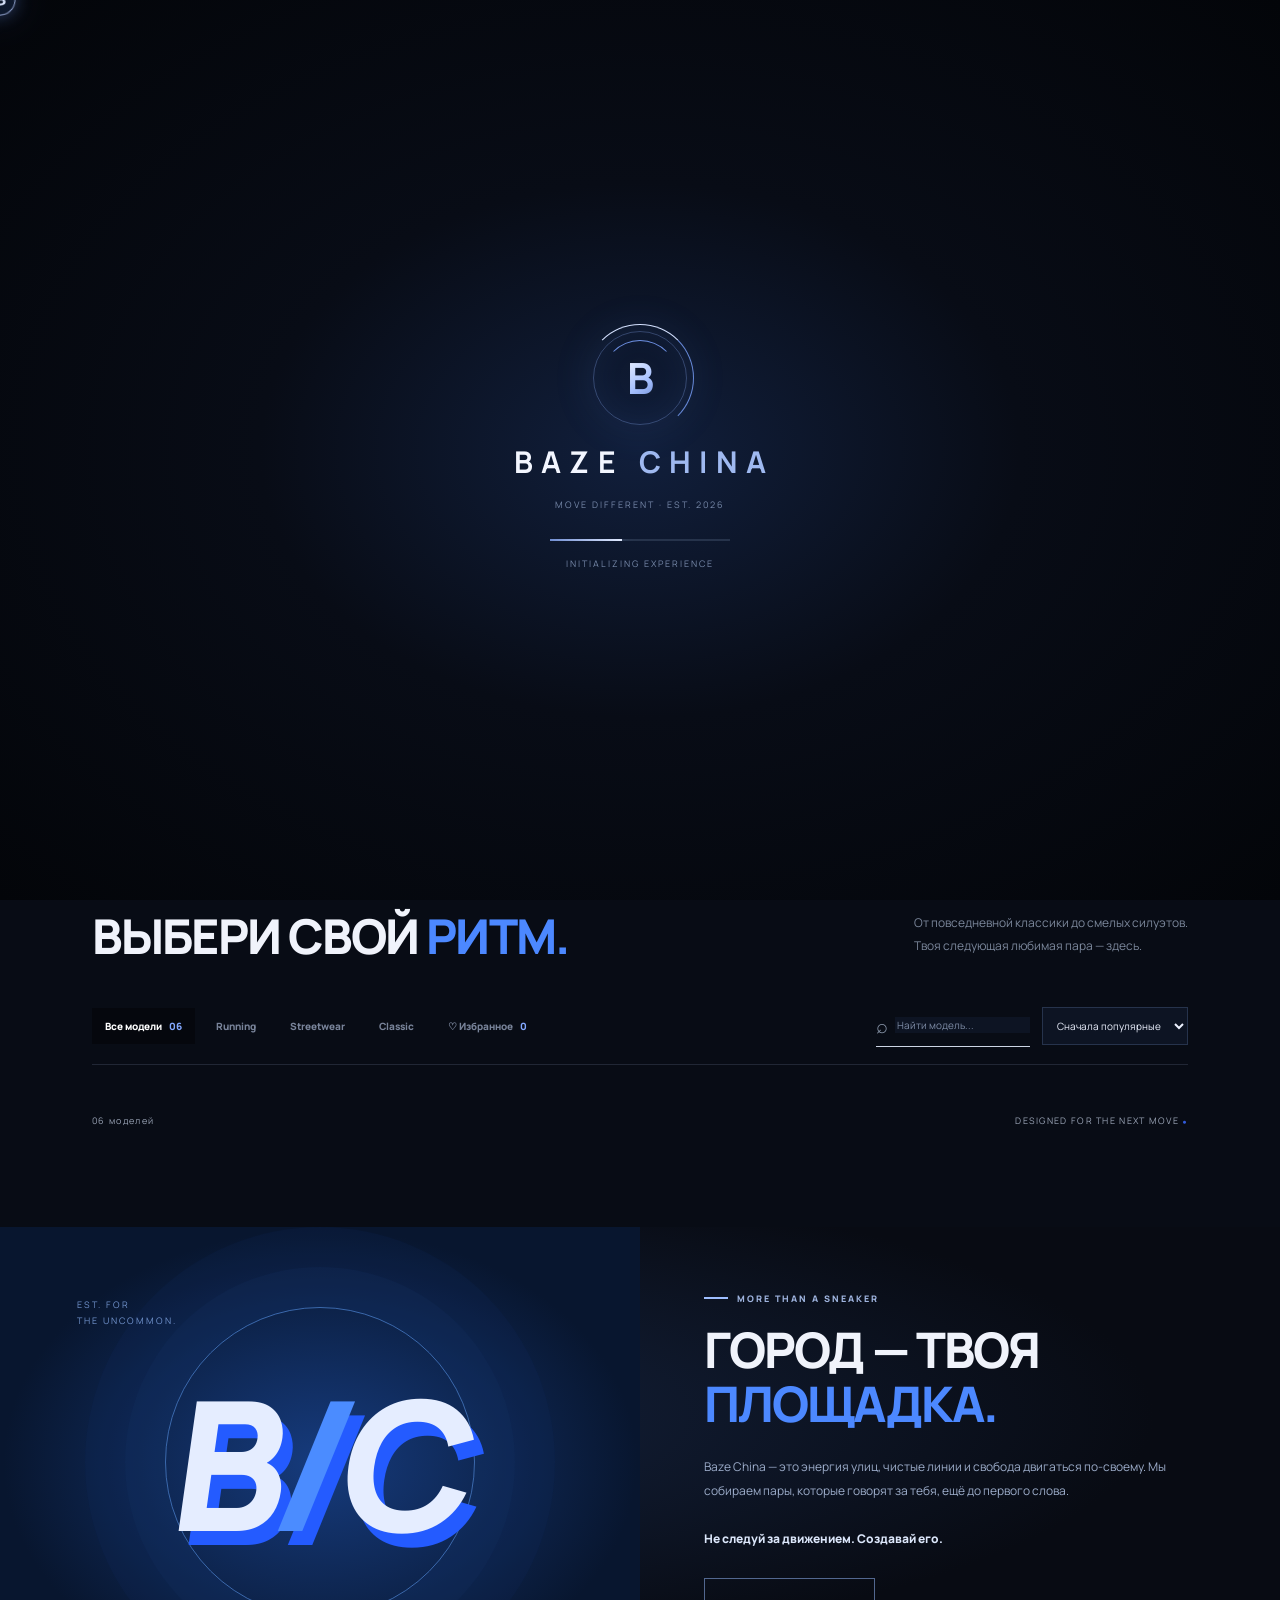
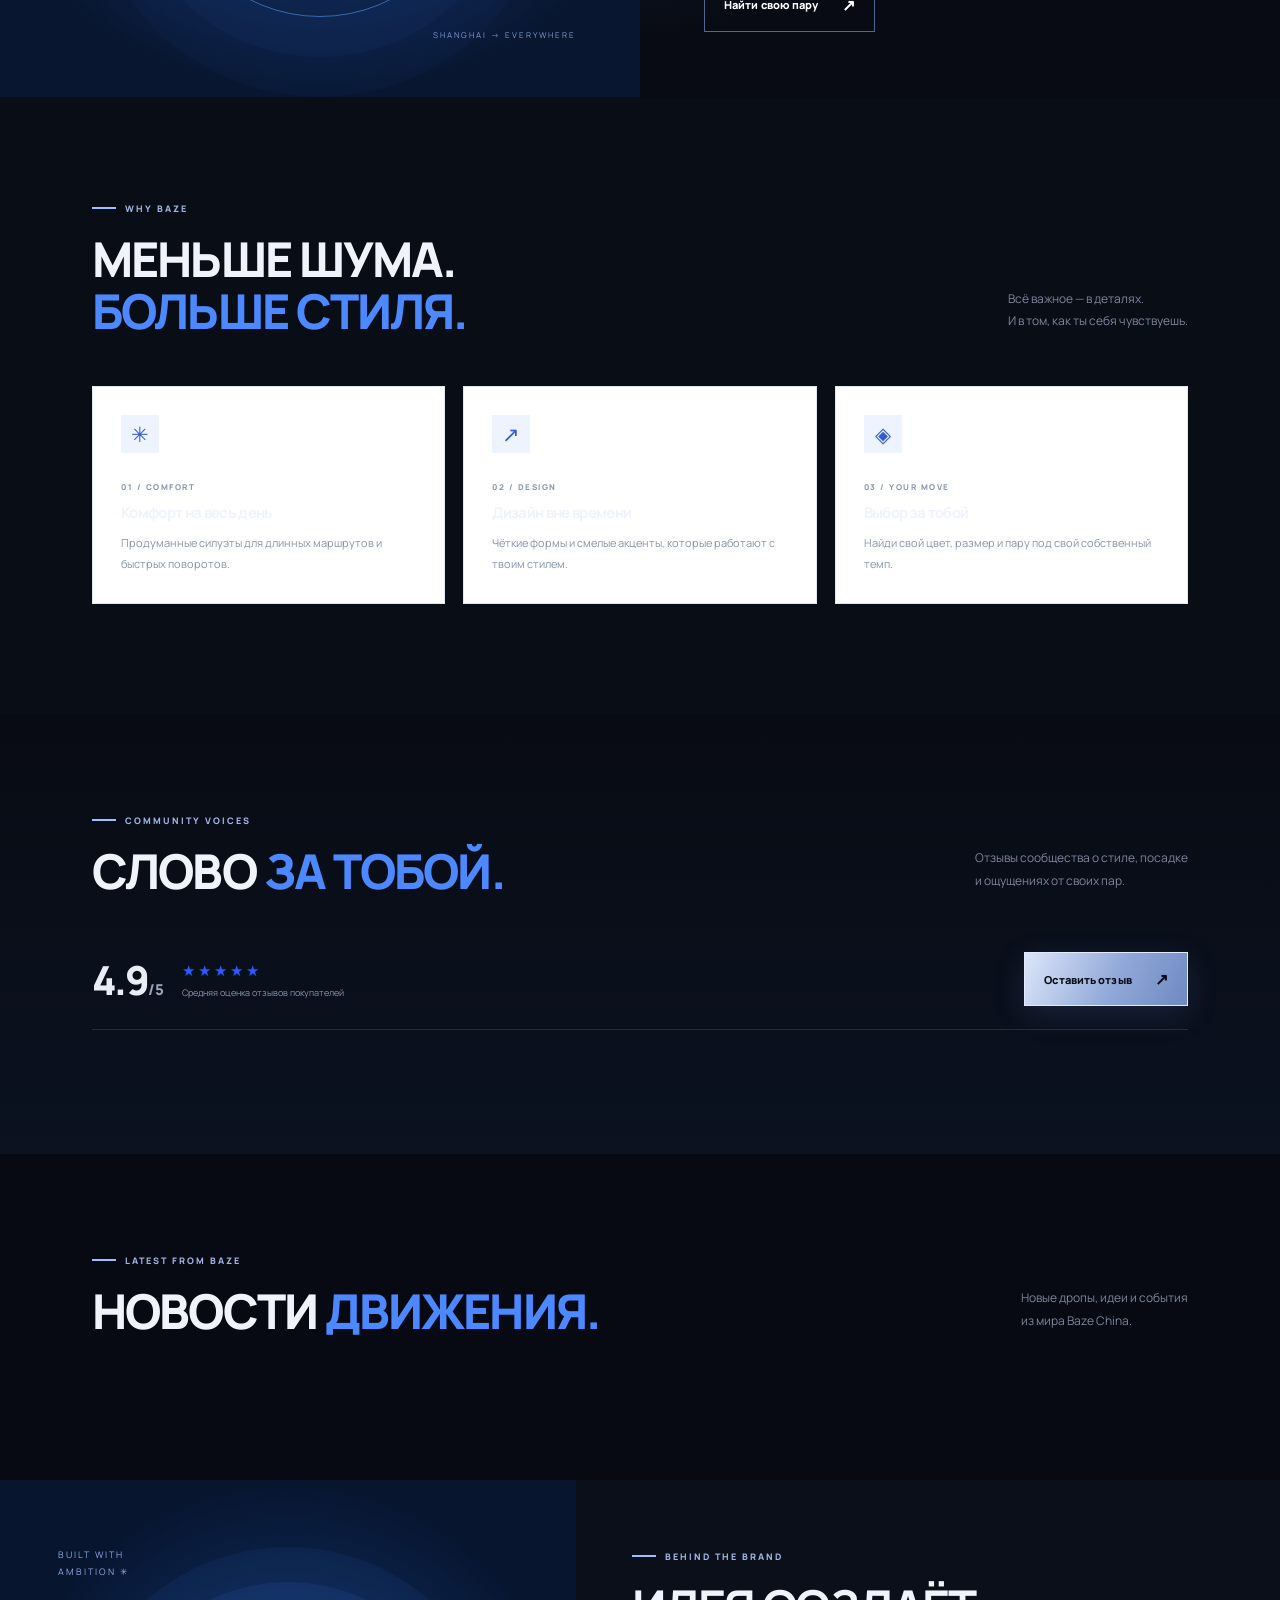
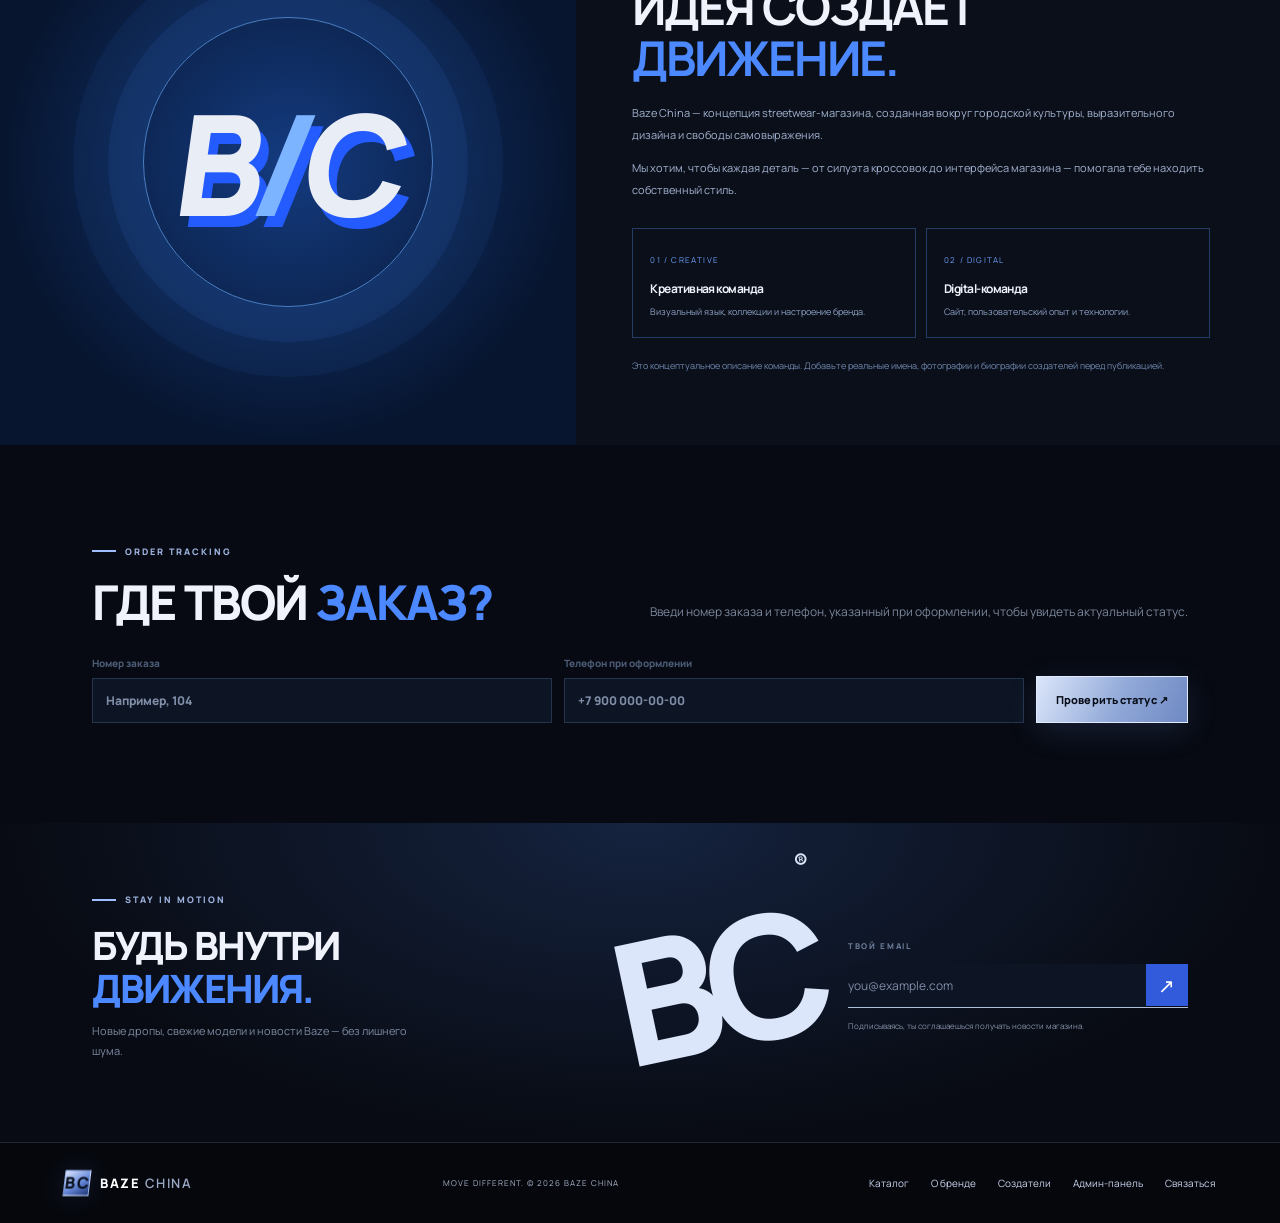
==== commit 92e7e307: "Enhance Baze China hero, BC branding, wishlist and PWA entry" ====
--- a/index.html
+++ b/index.html
@@ -10,6 +10,10 @@
   <link rel="preconnect" href="https://fonts.gstatic.com" crossorigin>
   <link href="https://fonts.googleapis.com/css2?family=Manrope:wght@400;500;600;700;800&display=swap" rel="stylesheet">
   <link rel="stylesheet" href="style.css">
+  <link rel="manifest" href="manifest.webmanifest">
+  <link rel="icon" href="baze-icon.svg" type="image/svg+xml">
+  <meta name="apple-mobile-web-app-capable" content="yes">
+  <meta name="apple-mobile-web-app-status-bar-style" content="black-translucent">
   <link href="https://fonts.googleapis.com/css2?family=Space+Grotesk:wght@400;500;600;700&family=Manrope:wght@400;500;600;700;800&display=swap" rel="stylesheet">
 </head>
 <body>
@@ -24,12 +28,13 @@
 
   <div class="announcement"><span class="pulse"></span> НОВАЯ КОЛЛЕКЦИЯ УЖЕ ЗДЕСЬ <span class="announcement-right">Доставка по всему миру ↗</span></div>
   <header class="header">
-    <a class="brand" href="#" aria-label="Baze China — главная"><span class="brand-mark">B</span><span>BAZE<span class="brand-light"> CHINA</span></span></a>
+    <a class="brand" href="#" aria-label="Baze China — главная"><span class="brand-mark brand-monogram">BC</span><span>BAZE<span class="brand-light"> CHINA</span></span></a>
     <nav class="nav" aria-label="Главная навигация">
       <a href="#catalog">Каталог</a><a href="#story">О бренде</a><a href="#benefits">Преимущества</a><a href="#reviews">Отзывы</a><a href="#news">Новости</a><a href="#creators">Создатели</a>
     </nav>
     <div class="header-actions">
       <button class="icon-btn search-open" aria-label="Открыть поиск" title="Поиск">⌕</button>
+      <button class="install-app-btn" id="installApp" hidden>Установить приложение ↗</button>
       <button class="cart-button" id="openCart"><span class="cart-icon">▱</span><span>Корзина</span><b id="cartCount">0</b></button>
       <button class="menu-toggle" id="menuToggle" aria-label="Открыть меню">☰</button>
     </div>
@@ -45,12 +50,13 @@
         <div class="hero-cta"><a class="button button-primary" href="#catalog">Смотреть коллекцию <span>↗</span></a><a class="text-link" href="#story">Открыть историю <span>→</span></a></div>
         <div class="hero-stats"><div><strong>01<span>/</span>26</strong><small>НОВАЯ ЭРА</small></div><div><strong>24<span>h</span></strong><small>СТИЛЬ БЕЗ ПАУЗ</small></div><div><strong>100<span>%</span></strong><small>ТВОЙ ВЫБОР</small></div></div>
       </div>
-      <div class="hero-art" aria-label="Adidas Jeremy Scott Wings — металлические кроссовки с крыльями">
+      <div class="hero-art" id="heroArt" aria-label="Adidas Jeremy Scott Wings — металлические кроссовки с крыльями">
         <div class="orb orb-one"></div><div class="orb orb-two"></div>
-        <div class="hero-number">B/C<br><span>001</span></div>
+        <div class="hero-number hero-monogram">B<span class="hero-slash">/</span>C<br><span>001 / ORIGINAL SERIES</span></div>
         <div class="hero-sneaker-wrap"><img class="hero-sneaker" src="https://thesource.com/wp-content/uploads/2015/11/adidas-JS-Wings-4.jpeg" alt="Adidas Jeremy Scott Wings Metallic Silver" loading="eager" fetchpriority="high"></div>
         <div class="floating-tag tag-top"><span class="tag-dot"></span> DROP 001 <b>LIMITED</b></div>
         <div class="floating-tag tag-bottom"><span>✳</span> MOVE DIFFERENT <small>BAZE CHINA®</small></div>
+        <div class="hero-interaction-hint">DESIGNED TO MOVE <span>↗</span></div>
         <div class="hero-ring"></div>
       </div>
       <div class="hero-bottom"><span>SCROLL TO EXPLORE</span><span class="scroll-line"></span><span>59° 56' N / YOUR CITY</span></div>
@@ -69,6 +75,7 @@
           <button class="filter" data-category="running">Running</button>
           <button class="filter" data-category="street">Streetwear</button>
           <button class="filter" data-category="classic">Classic</button>
+          <button class="filter favorites-filter" id="favoritesFilter" aria-pressed="false">♡ Избранное <span id="favoritesCount">0</span></button>
         </div>
         <div class="tool-right"><label class="search-box"><span>⌕</span><input id="searchInput" type="search" placeholder="Найти модель..." aria-label="Поиск моделей"></label><select id="sortSelect" aria-label="Сортировка"><option value="featured">Сначала популярные</option><option value="low">Сначала дешевле</option><option value="high">Сначала дороже</option></select></div>
       </div>
@@ -123,7 +130,7 @@
     </section>
   </main>
 
-  <footer class="footer"><a class="brand" href="#"><span class="brand-mark">B</span><span>BAZE<span class="brand-light"> CHINA</span></span></a><span>MOVE DIFFERENT. © 2026 BAZE CHINA</span><div><a href="#catalog">Каталог</a><a href="#story">О бренде</a><a href="#creators">Создатели</a><a href="#admin">Админ-панель</a><a href="mailto:hello@baze-china.example">Связаться</a></div></footer>
+  <footer class="footer"><a class="brand" href="#"><span class="brand-mark brand-monogram">BC</span><span>BAZE<span class="brand-light"> CHINA</span></span></a><span>MOVE DIFFERENT. © 2026 BAZE CHINA</span><div><a href="#catalog">Каталог</a><a href="#story">О бренде</a><a href="#creators">Создатели</a><a href="#admin">Админ-панель</a><a href="mailto:hello@baze-china.example">Связаться</a></div></footer>
 
   <div class="overlay" id="overlay"></div>
   <aside class="cart-drawer" id="cartDrawer" aria-label="Корзина" aria-hidden="true">
--- a/style.css
+++ b/style.css
@@ -65,3 +65,75 @@
     animation: none !important;
   }
 }
+
+/* BAZE CHINA — MIDNIGHT LUXE */
+:root{--navy:#05070d;--navy2:#0a1020;--blue:#315bdb;--cyan:#9ebeff;--ink:#e9edf6;--muted:#8993a7;--paper:#070a12;--white:#f4f6fb;--line:rgba(177,196,231,.16);--darkline:rgba(177,196,231,.15);--font:'Space Grotesk','Manrope',sans-serif}
+html{scroll-behavior:smooth;scroll-padding-top:100px;background:#070a12}
+body{background:#070a12;color:#e9edf6;font-family:var(--font);-webkit-font-smoothing:antialiased;cursor:none}
+body::before{content:"";position:fixed;inset:0;pointer-events:none;z-index:0;opacity:.13;background-image:linear-gradient(rgba(132,157,207,.055) 1px,transparent 1px),linear-gradient(90deg,rgba(132,157,207,.055) 1px,transparent 1px);background-size:64px 64px;mask-image:linear-gradient(to bottom,black,transparent 78%)}
+body>*{position:relative;z-index:1}
+a,button,input,select,textarea{cursor:none}
+::selection{background:#9ebeff;color:#070a12}
+.announcement{background:#0c1220;color:#c4cde0;border-bottom:1px solid var(--line);letter-spacing:.14em;font-size:10px}
+.pulse{background:#a8c4ff;box-shadow:0 0 12px #719cff}
+.header{background:rgba(6,9,17,.88);border-bottom:1px solid var(--line);backdrop-filter:blur(22px);box-shadow:0 10px 50px rgba(0,0,0,.12)}
+.brand{color:#f5f7fc;letter-spacing:.12em}.brand-mark{background:linear-gradient(145deg,#dce6ff,#6589da 55%,#1d3472);color:#080d18;box-shadow:0 0 26px #527ce52a;border:1px solid #d9e5ff66}
+.brand-light{color:#9caac5}
+.nav a,.header-actions{color:#aeb8ce}.nav a:hover,.text-link:hover{color:#dce7ff}
+.icon-btn,.cart-button,.menu-toggle{color:#d9e2f5;border-color:var(--line);background:#ffffff04}
+.hero{background:radial-gradient(ellipse at 78% 35%,#17284b 0%,#0b1223 28%,#070a12 68%);color:#edf2ff;overflow:hidden}
+.hero::after{content:"";position:absolute;inset:0;pointer-events:none;background:linear-gradient(115deg,transparent 35%,#9dbdff0a 60%,transparent 76%)}
+.hero-grid{opacity:.35;background-image:linear-gradient(#a8c1ff0b 1px,transparent 1px),linear-gradient(90deg,#a8c1ff0b 1px,transparent 1px)}
+.eyebrow{color:#a7badf;letter-spacing:.22em}.eyebrow-line{background:#9ebeff}
+.hero h1{color:#f4f6fc;letter-spacing:-.065em}.hero h1 span{color:#91aeea;text-shadow:0 0 55px #416bc52a}
+.hero p{color:#aab5ca}.button-primary{background:linear-gradient(115deg,#dce6fa,#91a9d8 55%,#6f89c3);color:#080d18;border:1px solid #e1eaff;box-shadow:0 8px 30px #6085d52c}
+.button-primary:hover{box-shadow:0 10px 40px #6085d55c;transform:translateY(-2px)}
+.button,.text-link{transition:transform .25s,box-shadow .25s,background .25s}
+.hero-stats{border-color:var(--line)}.hero-stats strong{color:#e6edff}.hero-stats span,.hero-stats small{color:#8d9cb8}
+.marquee{background:#101a2c;color:#b9c9ec;border-block:1px solid var(--line)}
+section:not(.hero){background:#070a12;color:#e9edf6}
+.section-kicker,.eyebrow,.section-label{color:#9fb4df}
+h2,h3{color:#f0f3fb;letter-spacing:-.045em}
+.section-heading p,.section-intro,.story-copy p,.benefit-card p,.review-card p,.news-card p,.creator-card p{color:#9ba7bc}
+.catalog,.catalog-section{background:#080c15!important}
+.catalog-toolbar,.filter-row{border-color:var(--line)}
+.filter-btn,.category-btn{background:#0c1220;color:#aebbd4;border:1px solid var(--line)}
+.filter-btn.active,.category-btn.active{background:#dce6fa;color:#09101e;border-color:#dce6fa}
+.search-field,input,select,textarea{background:#0d1423!important;color:#edf2ff!important;border-color:#26334c!important}
+input::placeholder,textarea::placeholder{color:#7f8da7!important}
+.product-card,.benefit-card,.review-card,.news-card,.creator-card,.story-panel,.feature-card{background:linear-gradient(145deg,#101827,#0a0f19)!important;border:1px solid var(--line)!important;color:#e9edf6;box-shadow:0 18px 50px #00000022;transition:transform .35s,border-color .35s,box-shadow .35s}
+.product-card:hover,.benefit-card:hover,.news-card:hover,.creator-card:hover{transform:translateY(-5px);border-color:#9dbaff55!important;box-shadow:0 25px 60px #00000045,0 0 35px #527ce510}
+.product-card img,.product-image{background:#111a2b}
+.product-name,.product-card h3,.product-price{color:#f1f4fb}
+.product-meta,.product-desc,.product-category{color:#9aa8c1}
+.product-badge,.badge{background:#d8e4fb;color:#10182a}
+#story{background:radial-gradient(ellipse at 20% 40%,#152441,#080b13 62%)!important}
+#benefits{background:#090d16!important}
+.benefit-card{padding:28px}
+#reviews{background:linear-gradient(180deg,#080b13,#0b1220)!important}
+#news{background:#070a12!important}
+#creators{background:#0a0f19!important}
+#tracking,.tracking-section,.newsletter{background:radial-gradient(ellipse at 50% 0%,#15233f,#080b13 70%)!important}
+footer,.footer{background:#05070c!important;color:#a8b4cb;border-top:1px solid var(--line)}
+footer a,.footer a{color:#c9d5ed}
+.modal,.drawer,.cart-drawer,.checkout-modal,.admin-modal{background:#0b111e!important;color:#edf2fb;border:1px solid var(--line)}
+.modal h2,.drawer h2,.cart-drawer h2{color:#f3f6ff}
+.toast{background:#dce6fa!important;color:#09101e!important}
+hr{border-color:var(--line)}
+.bc-loader{position:fixed!important;inset:0;z-index:99999!important;display:flex;flex-direction:column;align-items:center;justify-content:center;gap:16px;background:radial-gradient(ellipse at center,#111f3c 0%,#080c16 42%,#030509 100%);transition:opacity .8s ease,visibility .8s ease}
+.bc-loader.is-hidden{opacity:0;visibility:hidden;pointer-events:none}
+.bc-loader-orbit{width:94px;height:94px;display:grid;place-items:center;position:relative;border:1px solid #8eaefb50;border-radius:50%;box-shadow:0 0 45px #5b85df1e,inset 0 0 30px #5b85df12;animation:bcOrbit 3s linear infinite}
+.bc-loader-orbit:before,.bc-loader-orbit:after{content:"";position:absolute;inset:-8px;border:1px solid transparent;border-top-color:#d5e2ff;border-right-color:#6688d7;border-radius:50%;animation:bcOrbit 1.8s linear infinite}
+.bc-loader-orbit:after{inset:8px;border-top-color:#6e91e5;border-right-color:transparent;animation-direction:reverse;animation-duration:2.6s}
+.bc-loader-b{font-size:43px;font-weight:700;letter-spacing:-.1em;padding-right:4px;background:linear-gradient(145deg,#fff,#a7c1ff 60%,#6483cc);color:transparent;background-clip:text;-webkit-background-clip:text}
+.bc-loader-name{font-size:clamp(22px,4vw,30px);font-weight:700;letter-spacing:.28em;color:#f3f6ff;margin-left:.28em}
+.bc-loader-name span{color:#9fb9f0}
+.bc-loader-caption,.bc-loader-percent{font-size:9px;letter-spacing:.22em;color:#7789aa}
+.bc-loader-track{height:2px;width:180px;background:#26334b;overflow:hidden;margin-top:12px}
+.bc-loader-track span{display:block;height:100%;width:40%;background:linear-gradient(90deg,#718ed2,#e1eaff);box-shadow:0 0 15px #9dbaff;animation:bcLoad 1.4s ease-in-out infinite}
+.bc-cursor{position:fixed!important;left:0;top:0;width:31px;height:31px;z-index:100000!important;pointer-events:none;display:grid;place-items:center;font:700 17px/1 'Space Grotesk',sans-serif;color:#dce7ff;background:#17294b80;border:1px solid #b8ccffbd;border-radius:50% 50% 50% 12%;box-shadow:0 0 17px #7099ff55,0 0 40px #7099ff24;transform:translate(-50%,-50%) rotate(-8deg);transition:width .2s,height .2s,color .2s,background .2s,box-shadow .2s;mix-blend-mode:screen}
+.bc-cursor.is-hover{width:44px;height:44px;background:#a9c2ff;color:#07101f;box-shadow:0 0 28px #7198ff99;transform:translate(-50%,-50%) rotate(0)}
+@keyframes bcOrbit{to{transform:rotate(360deg)}}@keyframes bcLoad{0%{transform:translateX(-120%)}100%{transform:translateX(350%)}}
+@media(max-width:760px){body,a,button,input,select,textarea{cursor:auto}.bc-cursor{display:none}.hero{background:radial-gradient(ellipse at 80% 25%,#17284b,#070a12 68%)}.header{backdrop-filter:blur(16px)}.bc-loader-name{letter-spacing:.18em}.bc-loader-orbit{width:82px;height:82px}}
+@media(pointer:coarse){body,a,button,input,select,textarea{cursor:auto}.bc-cursor{display:none}}
+@media(prefers-reduced-motion:reduce){.bc-loader-orbit,.bc-loader-orbit:before,.bc-loader-orbit:after,.bc-loader-track span{animation:none!important}*{scroll-behavior:auto!important;transition-duration:.01ms!important}}
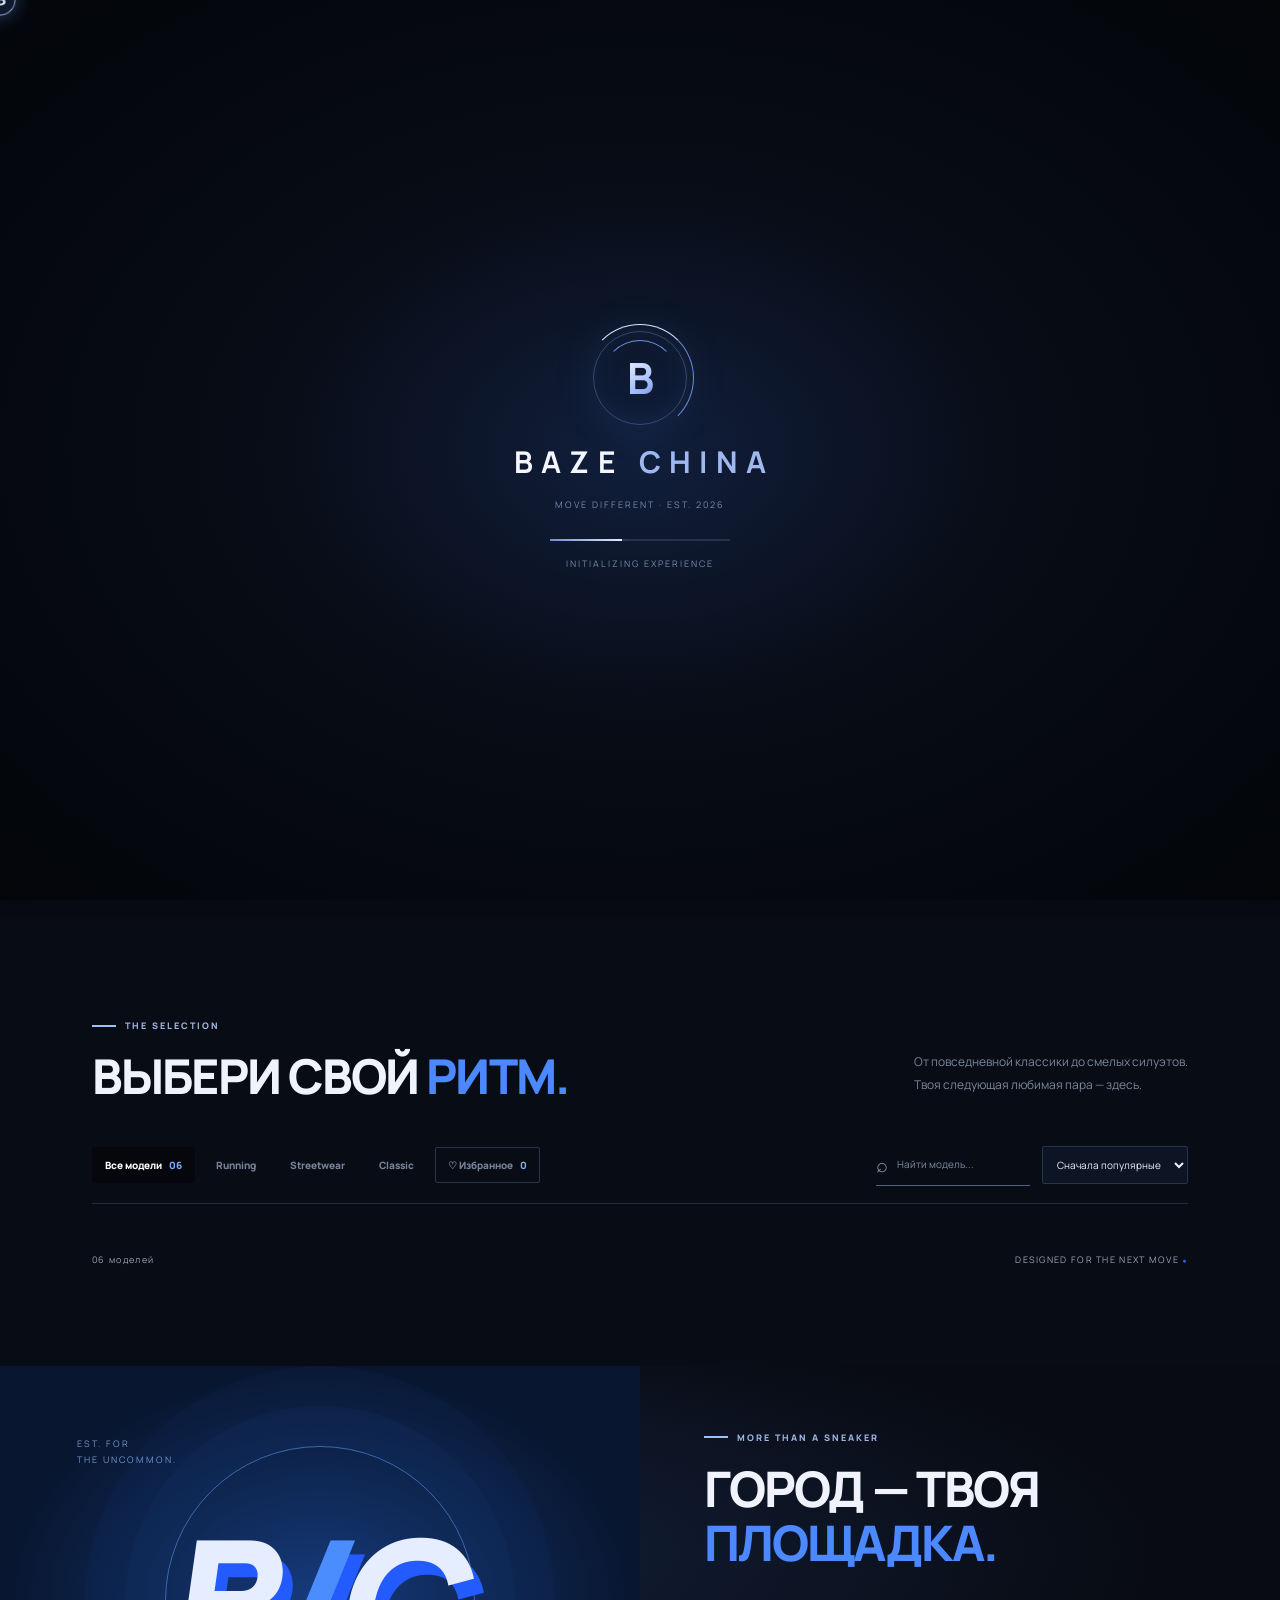
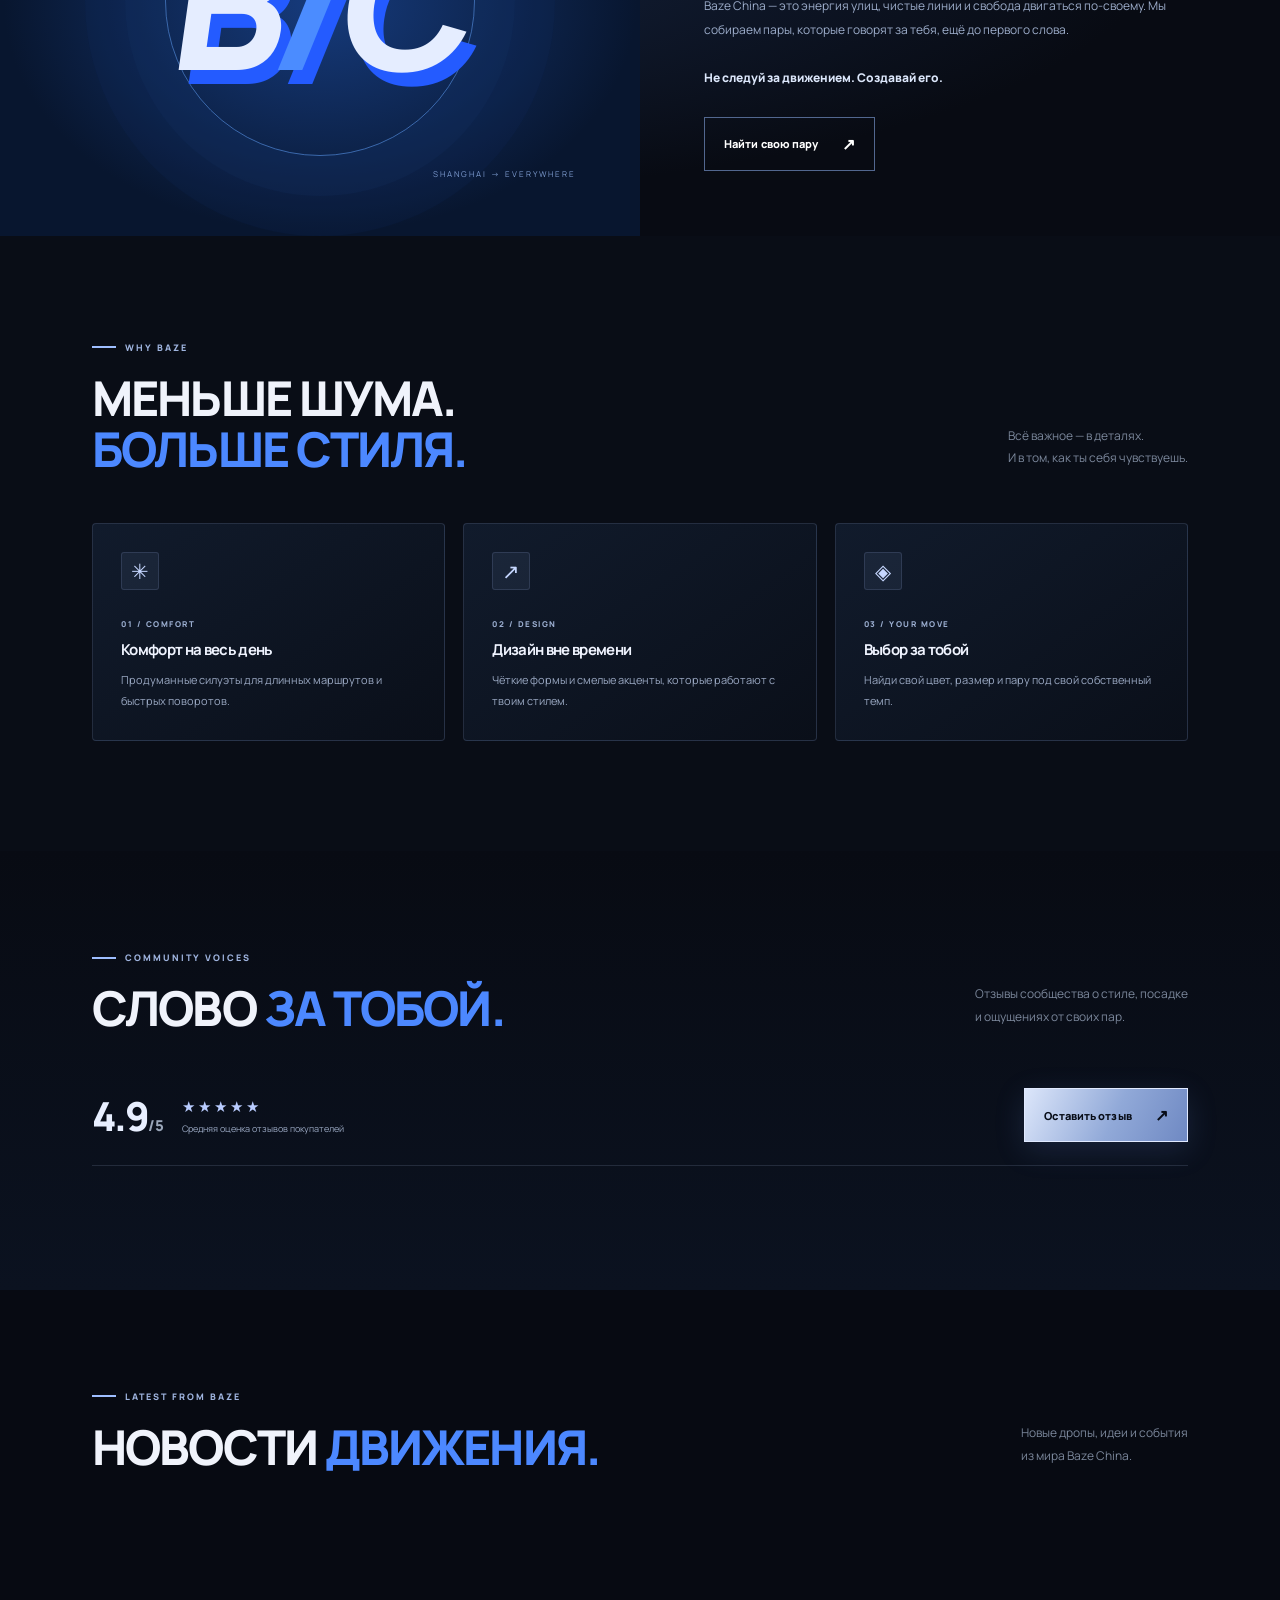
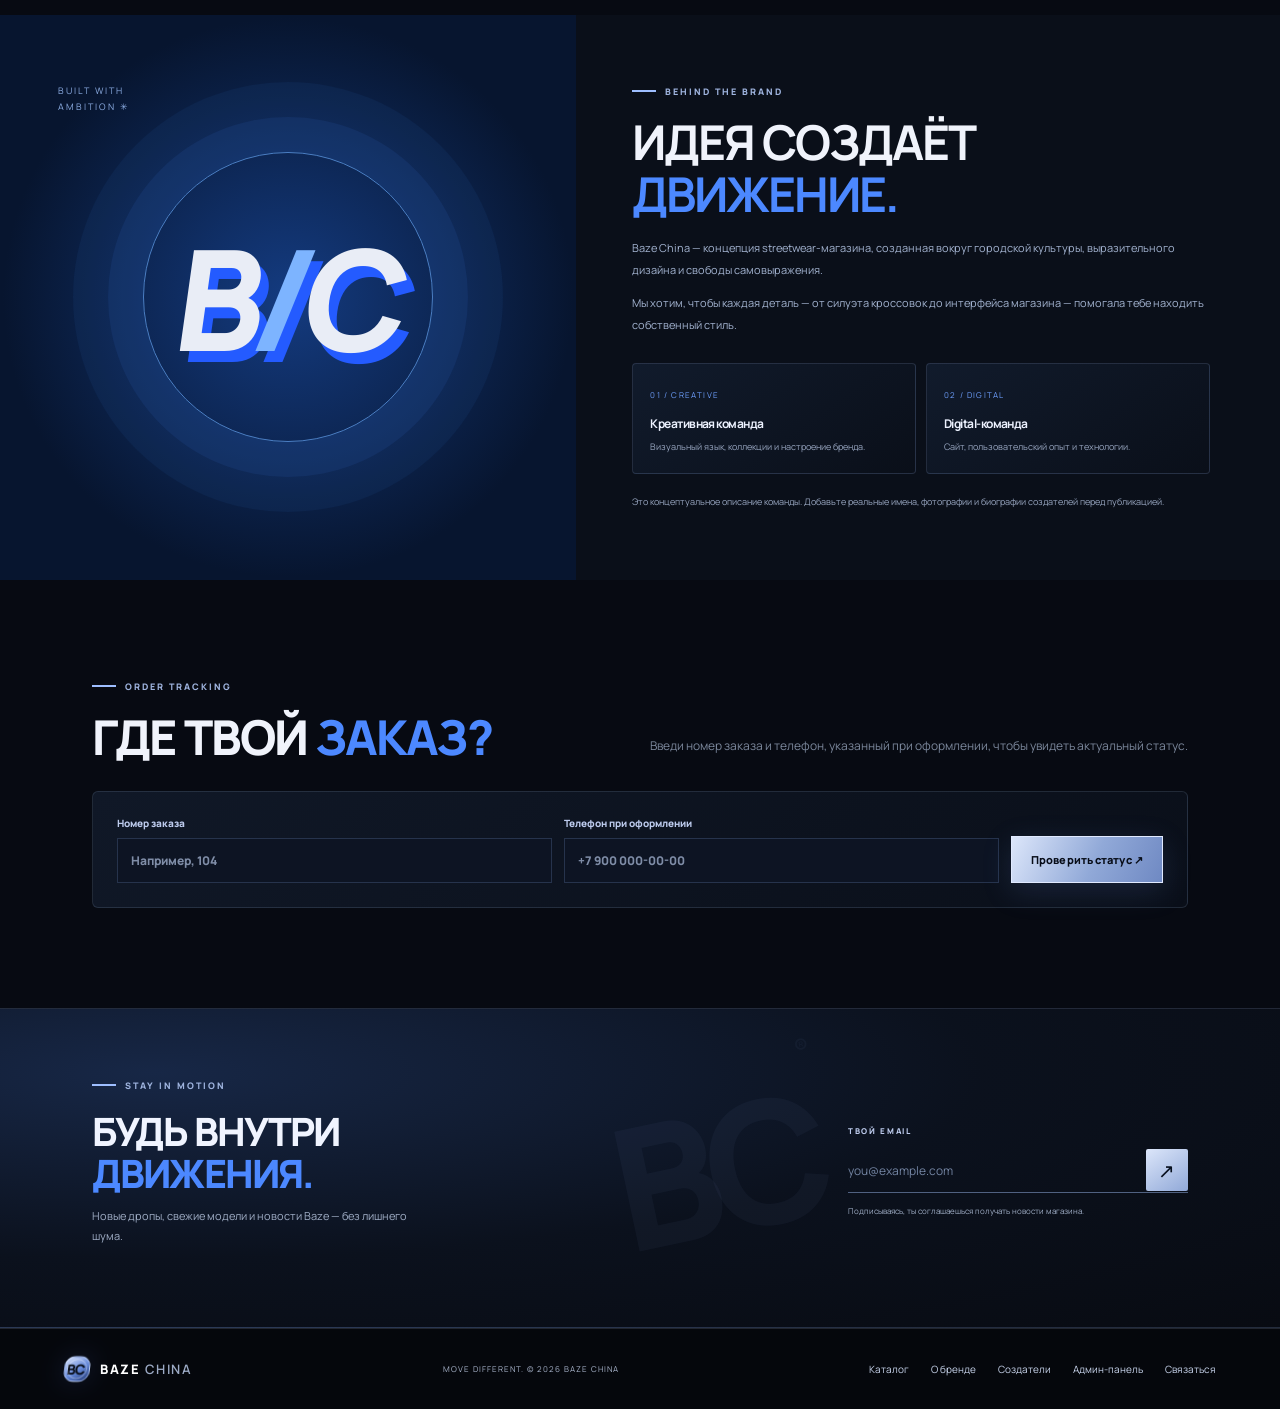
==== commit 4a811cf8: "Refine Baze China metadata and remove duplicate font request" ====
--- a/index.html
+++ b/index.html
@@ -4,7 +4,12 @@
   <meta charset="utf-8">
   <meta name="viewport" content="width=device-width, initial-scale=1">
   <meta name="theme-color" content="#07152f">
-  <meta name="description" content="Baze China — кроссовки и streetwear в синей эстетике. Найди свою пару.">
+  <meta name="description" content="Baze China — кроссовки и streetwear в эстетике midnight blue, silver и современной городской культуры. Найди свою пару.">
+  <meta name="color-scheme" content="dark">
+  <meta property="og:type" content="website">
+  <meta property="og:title" content="Baze China — Move Different">
+  <meta property="og:description" content="Кроссовки и streetwear для тех, кто задаёт ритм города. Найди свою пару в Baze China.">
+  <meta property="og:url" content="https://gang49358-create.github.io/bazechias/">
   <title>Baze China — Sneaker Store</title>
   <link rel="preconnect" href="https://fonts.googleapis.com">
   <link rel="preconnect" href="https://fonts.gstatic.com" crossorigin>
@@ -14,7 +19,6 @@
   <link rel="icon" href="baze-icon.svg" type="image/svg+xml">
   <meta name="apple-mobile-web-app-capable" content="yes">
   <meta name="apple-mobile-web-app-status-bar-style" content="black-translucent">
-  <link href="https://fonts.googleapis.com/css2?family=Space+Grotesk:wght@400;500;600;700&family=Manrope:wght@400;500;600;700;800&display=swap" rel="stylesheet">
 </head>
 <body>
   <div class="bc-loader" id="bcLoader" aria-label="Загрузка Baze China" role="status">
--- a/style.css
+++ b/style.css
@@ -137,3 +137,195 @@
 @media(max-width:760px){body,a,button,input,select,textarea{cursor:auto}.bc-cursor{display:none}.hero{background:radial-gradient(ellipse at 80% 25%,#17284b,#070a12 68%)}.header{backdrop-filter:blur(16px)}.bc-loader-name{letter-spacing:.18em}.bc-loader-orbit{width:82px;height:82px}}
 @media(pointer:coarse){body,a,button,input,select,textarea{cursor:auto}.bc-cursor{display:none}}
 @media(prefers-reduced-motion:reduce){.bc-loader-orbit,.bc-loader-orbit:before,.bc-loader-orbit:after,.bc-loader-track span{animation:none!important}*{scroll-behavior:auto!important;transition-duration:.01ms!important}}
+
+/* BAZE CHINA — interactive brand system */
+.brand-monogram{font-size:14px!important;font-weight:800;letter-spacing:-.1em!important;padding-right:3px;position:relative;isolation:isolate}
+.brand-monogram:after{content:"";position:absolute;inset:2px;border:1px solid #ffffff50;border-radius:inherit;pointer-events:none}
+.brand-mark{border-radius:11px!important}
+.hero{isolation:isolate}
+.hero-copy,.hero-art{animation:bcEnter .9s cubic-bezier(.2,.75,.2,1) both}
+.hero-art{transform-style:preserve-3d;will-change:transform;transition:transform .2s ease-out}
+.hero-sneaker-wrap{filter:drop-shadow(0 30px 55px #0008)}
+.hero-number{font-weight:700;letter-spacing:-.09em;color:#e7edfb;text-shadow:0 0 35px #86aaff22}
+.hero-number .hero-slash{color:#91adf0;margin:0 .08em}
+.hero-number>span:last-child{font-size:9px;letter-spacing:.18em;color:#8b9dbc;font-weight:500}
+.hero-interaction-hint{position:absolute;right:2%;bottom:5%;font-size:9px;letter-spacing:.19em;color:#9daecb;z-index:5;display:flex;gap:12px;align-items:center}
+.hero-interaction-hint span{display:grid;place-items:center;border:1px solid #8eaefb70;border-radius:50%;width:25px;height:25px;color:#cbdcff}
+.product-card{background:linear-gradient(150deg,#111b2c,#080d16)!important;border:1px solid #a7bde51c!important;border-radius:5px;box-shadow:0 18px 40px #0002;transition:transform .4s cubic-bezier(.2,.7,.2,1),border-color .35s,box-shadow .35s}
+.product-card:hover{transform:translateY(-7px);border-color:#a8c4ff55!important;box-shadow:0 25px 55px #0006,0 0 32px #638de512}
+.product-image{height:270px!important;background:radial-gradient(ellipse at 50% 48%,#263958 0%,#111b2b 42%,#090e17 100%)!important}
+.product-image:before{border-color:#8faee52a!important;box-shadow:0 0 0 20px #8faee50a,0 0 0 40px #8faee507!important}
+.product-image img{mix-blend-mode:normal!important;object-fit:cover;transition:transform .65s cubic-bezier(.2,.7,.2,1),filter .45s!important;filter:saturate(.84) contrast(1.03)}
+.product-card:hover .product-image img{transform:scale(1.08) rotate(-3deg)!important;filter:saturate(1.04) contrast(1.05) drop-shadow(0 12px 16px #0006)}
+.product-label{background:#dce6fa!important;color:#0b1220!important;border-radius:2px;letter-spacing:.14em!important}
+.favorite{background:#101a2b!important;color:#d7e3fa!important;border:1px solid #9ebeff30!important;width:36px!important;height:36px!important;transition:transform .2s,background .2s,color .2s}
+.favorite:hover{transform:scale(1.08)}
+.favorite.active{background:#dce6fa!important;color:#0a1020!important;box-shadow:0 0 24px #9ebeff3d}
+.product-info{padding:20px!important}
+.product-meta{color:#91a1bd!important;letter-spacing:.1em}
+.product-name{font-size:20px!important;letter-spacing:-.04em}
+.product-desc{color:#9ba9c1!important;min-height:42px}
+.product-bottom{border-top:1px solid #a7bde51c;padding-top:15px;margin-top:17px}
+.price{color:#edf2ff!important;font-weight:700}
+.old-price{color:#6f7f9c!important}
+.add-btn{background:linear-gradient(145deg,#e3ebfa,#8ea9df)!important;color:#07101e!important;border-radius:3px!important;width:39px!important;height:39px!important;font-size:25px!important;transition:transform .2s,box-shadow .2s}
+.add-btn:hover{transform:rotate(90deg);box-shadow:0 0 24px #8ea9df50}
+.catalog-tools{gap:18px}
+.favorites-filter{border-color:#9ebeff38!important}
+.favorites-filter.active{background:#dce6fa!important;color:#08101f!important}
+.install-app-btn{border:1px solid #9ebeff55;background:linear-gradient(145deg,#14213a,#0c1423);color:#dce7ff;padding:10px 13px;font:600 10px/1.2 'Space Grotesk',sans-serif;letter-spacing:.04em;border-radius:3px;white-space:nowrap}
+.install-app-btn:hover{border-color:#b8ccff;box-shadow:0 0 20px #7198ff20}
+.order-lookup-form{background:linear-gradient(140deg,#101827,#0a0f19)!important;border:1px solid #a7bde525!important;border-radius:6px;padding:24px}
+.order-lookup-result{margin-top:20px;padding:22px;border:1px solid #8eaefb3d;background:#0e1728;border-radius:5px;color:#dbe6fc}
+.order-lookup-result .tracking-status{display:inline-flex;padding:7px 11px;background:#dce6fa;color:#08101e;font-size:11px;letter-spacing:.1em;font-weight:700}
+.order-lookup-result .tracking-steps{display:flex;gap:8px;flex-wrap:wrap;margin-top:16px}
+.order-lookup-result .tracking-step{padding:8px 10px;border:1px solid #a7bde525;color:#8292ad;font-size:10px;letter-spacing:.05em}
+.order-lookup-result .tracking-step.is-active{border-color:#9ebeff80;color:#e3ecff;background:#8baafc13}
+@keyframes bcEnter{from{opacity:0;transform:translateY(16px)}to{opacity:1;transform:translateY(0)}}
+@media(max-width:850px){.install-app-btn{padding:9px;font-size:9px}.hero-interaction-hint{display:none}.product-image{height:230px!important}.product-name{font-size:18px!important}}
+@media(max-width:600px){.install-app-btn{display:none!important}.product-grid{gap:12px!important}.product-image{height:190px!important}.product-info{padding:13px!important}.product-name{font-size:16px!important}.product-desc{font-size:11px;min-height:44px}.product-meta{font-size:8px}.add-btn{width:34px!important;height:34px!important}.order-lookup-form{padding:16px}.hero-art{transform:none!important}}
+@media(prefers-reduced-motion:reduce){.hero-copy,.hero-art{animation:none!important}.hero-art{transition:none!important}}
+
+
+/* FINAL POLISH — cohesive midnight storefront */
+:root{
+  --bc-bg:#070a12;
+  --bc-panel:#0d1422;
+  --bc-panel-2:#111b2c;
+  --bc-border:rgba(169,194,245,.16);
+  --bc-text:#eef3ff;
+  --bc-muted:#9aa8c2;
+  --bc-accent:#a9c2ff;
+}
+body{overflow-x:clip}
+::selection{background:#c7d8ff;color:#080d18}
+.header{min-height:76px}
+.nav a{position:relative;transition:color .2s ease}
+.nav a:after{content:"";position:absolute;left:0;right:100%;bottom:-9px;height:1px;background:#a9c2ff;transition:right .25s ease}
+.nav a:hover:after,.nav a:focus-visible:after{right:0}
+.brand{white-space:nowrap}
+.brand-mark{flex:0 0 auto}
+.cart-button{border:1px solid #a9c2ff30;transition:transform .2s ease,border-color .2s ease,background .2s ease}
+.cart-button:hover{transform:translateY(-1px);border-color:#a9c2ff80;background:#172544}
+.icon-btn{border:1px solid transparent;width:38px;height:38px;border-radius:50%;display:grid;place-items:center;transition:background .2s ease,border-color .2s ease}
+.icon-btn:hover{background:#a9c2ff12;border-color:var(--bc-border)}
+.hero{min-height:min(760px,calc(100svh - 110px));grid-template-columns:minmax(0,1.02fr) minmax(0,.98fr);gap:clamp(18px,3vw,52px)}
+.hero-copy{max-width:650px}
+.hero h1{font-size:clamp(42px,5.2vw,76px);text-wrap:balance}
+.hero-copy>p{max-width:420px}
+.hero-art{min-width:0}
+.hero-sneaker{filter:drop-shadow(0 20px 30px #0005)}
+.hero-ring{pointer-events:none}
+.button-primary{transition:transform .25s ease,box-shadow .25s ease,filter .25s ease}
+.button-primary:hover{filter:brightness(1.06);box-shadow:0 12px 36px #7b9fff42}
+.section-head{margin-bottom:0}
+.section-head h2{line-height:1.08;text-wrap:balance}
+.catalog-tools{border-bottom-color:var(--bc-border)}
+.filter{border-radius:2px;transition:background .2s ease,color .2s ease,border-color .2s ease}
+.filter:hover{border-color:var(--bc-border);color:#edf3ff}
+.product-grid{align-items:stretch}
+.product-card{border-radius:5px}
+.product-image{isolation:isolate}
+.product-info{display:flex;flex-direction:column}
+.product-bottom{margin-top:auto;padding-top:16px}
+.benefit{background:linear-gradient(145deg,#111b2c,#0a0f19)!important;border:1px solid var(--bc-border)!important;color:var(--bc-text);border-radius:4px}
+.benefit-icon{background:#a9c2ff12;color:#c6d7ff;border:1px solid #a9c2ff25;border-radius:3px}
+.benefit h3{color:#f0f4ff}
+.benefit p{color:var(--bc-muted)}
+.benefit-index{color:#9baed0}
+.reviews-section .review-summary{color:#e8efff}
+.review-summary small{color:var(--bc-muted)}
+.stars{color:#b9ccff}
+.news-section .news-card,.review-grid .review-card{border-radius:4px}
+.news-section .news-card h3,.review-grid .review-card h3{color:#f0f4ff}
+.creators-copy{color:#e9efff}
+.creator-cards article{background:linear-gradient(145deg,#111b2c,#0a0f19);border:1px solid var(--bc-border);border-radius:4px}
+.creator-cards article h3{color:#edf2ff}
+.creator-cards article p,.creator-note{color:#98a6c0}
+.newsletter{background:radial-gradient(ellipse at 12% 20%,#172746 0%,#0b111d 52%,#080b12 100%)!important;border-block:1px solid var(--bc-border);color:#eef3ff}
+.newsletter h2{color:#f0f4ff}
+.newsletter p,.newsletter-form small{color:#a0aec6}
+.newsletter-form label{color:#bdcbed}
+.email-row{border-color:#506181}
+.email-row input{background:transparent!important;color:#f0f4ff!important}
+.email-row input::placeholder{color:#7384a2!important}
+.email-row button{background:linear-gradient(145deg,#dce6fa,#91a9d8);color:#08101e;border-radius:2px}
+.newsletter-decoration{color:#a9c2ff0b}
+.footer{gap:20px}
+.footer>div a{transition:color .2s ease}
+.footer>div a:hover{color:#f0f4ff}
+.nav.open{background:rgba(8,13,23,.98)!important;color:#eaf0ff!important;border-top:1px solid var(--bc-border);border-bottom:1px solid var(--bc-border);backdrop-filter:blur(20px);box-shadow:0 20px 40px #0007}
+.nav.open a{color:#d9e4fb}
+.nav.open a:after{bottom:-5px}
+.search-box{border-color:#506181}
+.search-box input{background:transparent!important}
+select{border-radius:2px}
+.order-lookup-form label{color:#bdcbed}
+.order-lookup-form .button{white-space:nowrap}
+.order-lookup-result{border-radius:4px}
+.modal-wrap{z-index:100}
+.modal-card,.cart-drawer{background:#0b111e!important;color:#edf2fb!important;border:1px solid var(--bc-border)}
+.modal-card h2,.modal-card h3,.cart-drawer h2,.cart-drawer h3{color:#f0f4ff}
+.modal-card p,.cart-drawer p{color:#9eacc4}
+.close-btn,.modal-close{background:#17243a!important;color:#dce7ff!important;border:1px solid var(--bc-border)}
+.cart-line{border-color:var(--bc-border)}
+.qty-control button,.size-option{background:#101a2b;color:#dce7ff;border-color:#34435e}
+.size-option.selected{background:#dce6fa;color:#08101e;border-color:#dce6fa}
+.cart-bottom{border-color:var(--bc-border)}
+.cart-bottom>p,.cart-bottom>small{color:#98a6c0}
+.checkout-form label{color:#c4d0e6}
+.checkout-form input,.checkout-form select{background:#0d1423!important;color:#edf2ff!important;border-color:#34435e}
+.checkout-form>small{color:#9eacc4}
+.admin-warning{color:#a6b3ca}
+.admin-login label{color:#c4d0e6}
+.admin-login input{background:#0d1423!important;color:#edf2ff!important;border-color:#34435e}
+:focus-visible{outline:2px solid #b8ccff!important;outline-offset:3px}
+@media(max-width:1050px){
+  .nav{gap:15px;font-size:11px}
+  .header-actions{gap:10px}
+  .hero{min-height:600px}
+  .hero-stats{gap:20px}
+}
+@media(max-width:760px){
+  .hero{min-height:0;grid-template-columns:1fr;padding-top:50px;padding-bottom:75px;gap:4px}
+  .hero-art{width:100%;min-height:300px}
+  .hero-number{right:5%;top:2%}
+  .section-head h2{font-size:clamp(30px,8vw,40px)}
+  .catalog-tools{margin-top:28px}
+  .benefit-grid{grid-template-columns:1fr}
+  .benefit{padding:22px}
+  .newsletter{gap:24px}
+  .footer>div{flex-wrap:wrap}
+}
+@media(max-width:680px){
+  .header{height:66px;min-height:66px}
+  .brand{font-size:13px;gap:8px;letter-spacing:.08em}
+  .brand-mark{width:29px;height:29px;font-size:13px!important}
+  .header-actions{gap:7px}
+  .icon-btn{width:32px;height:32px;font-size:24px}
+  .cart-button{padding:8px 9px;gap:6px}
+  .nav{top:66px;gap:17px;padding:23px 6%}
+  .hero h1{font-size:clamp(40px,10.5vw,58px)}
+  .hero-stats{justify-content:space-between;gap:12px}
+  .hero-stats strong{font-size:19px}
+  .hero-stats small{font-size:7px;letter-spacing:.08em}
+  .hero-art{min-height:255px}
+  .hero-sneaker-wrap{max-width:360px}
+  .hero-bottom{font-size:7px;letter-spacing:.12em}
+  .product-grid{gap:11px}
+  .product-image{height:clamp(145px,42vw,205px)!important}
+  .product-name{font-size:14px!important}
+  .product-desc{font-size:10px!important}
+  .product-bottom{gap:7px}
+  .price{font-size:13px}
+  .order-lookup-form{grid-template-columns:1fr}
+  .order-lookup-form .button{width:100%}
+  .newsletter h2{font-size:clamp(30px,8vw,38px)}
+  .newsletter-decoration{font-size:105px;right:-8px;bottom:-15px}
+  .footer{align-items:flex-start}
+  .footer>div{width:100%;gap:12px 18px}
+}
+@media(prefers-reduced-motion:reduce){
+  .hero-copy,.hero-art,.hero-ring,.hero-sneaker-wrap,.ticker-track,.manifesto-orbit{animation:none!important}
+  .hero-art,.hero-sneaker-wrap{transform:none!important}
+}
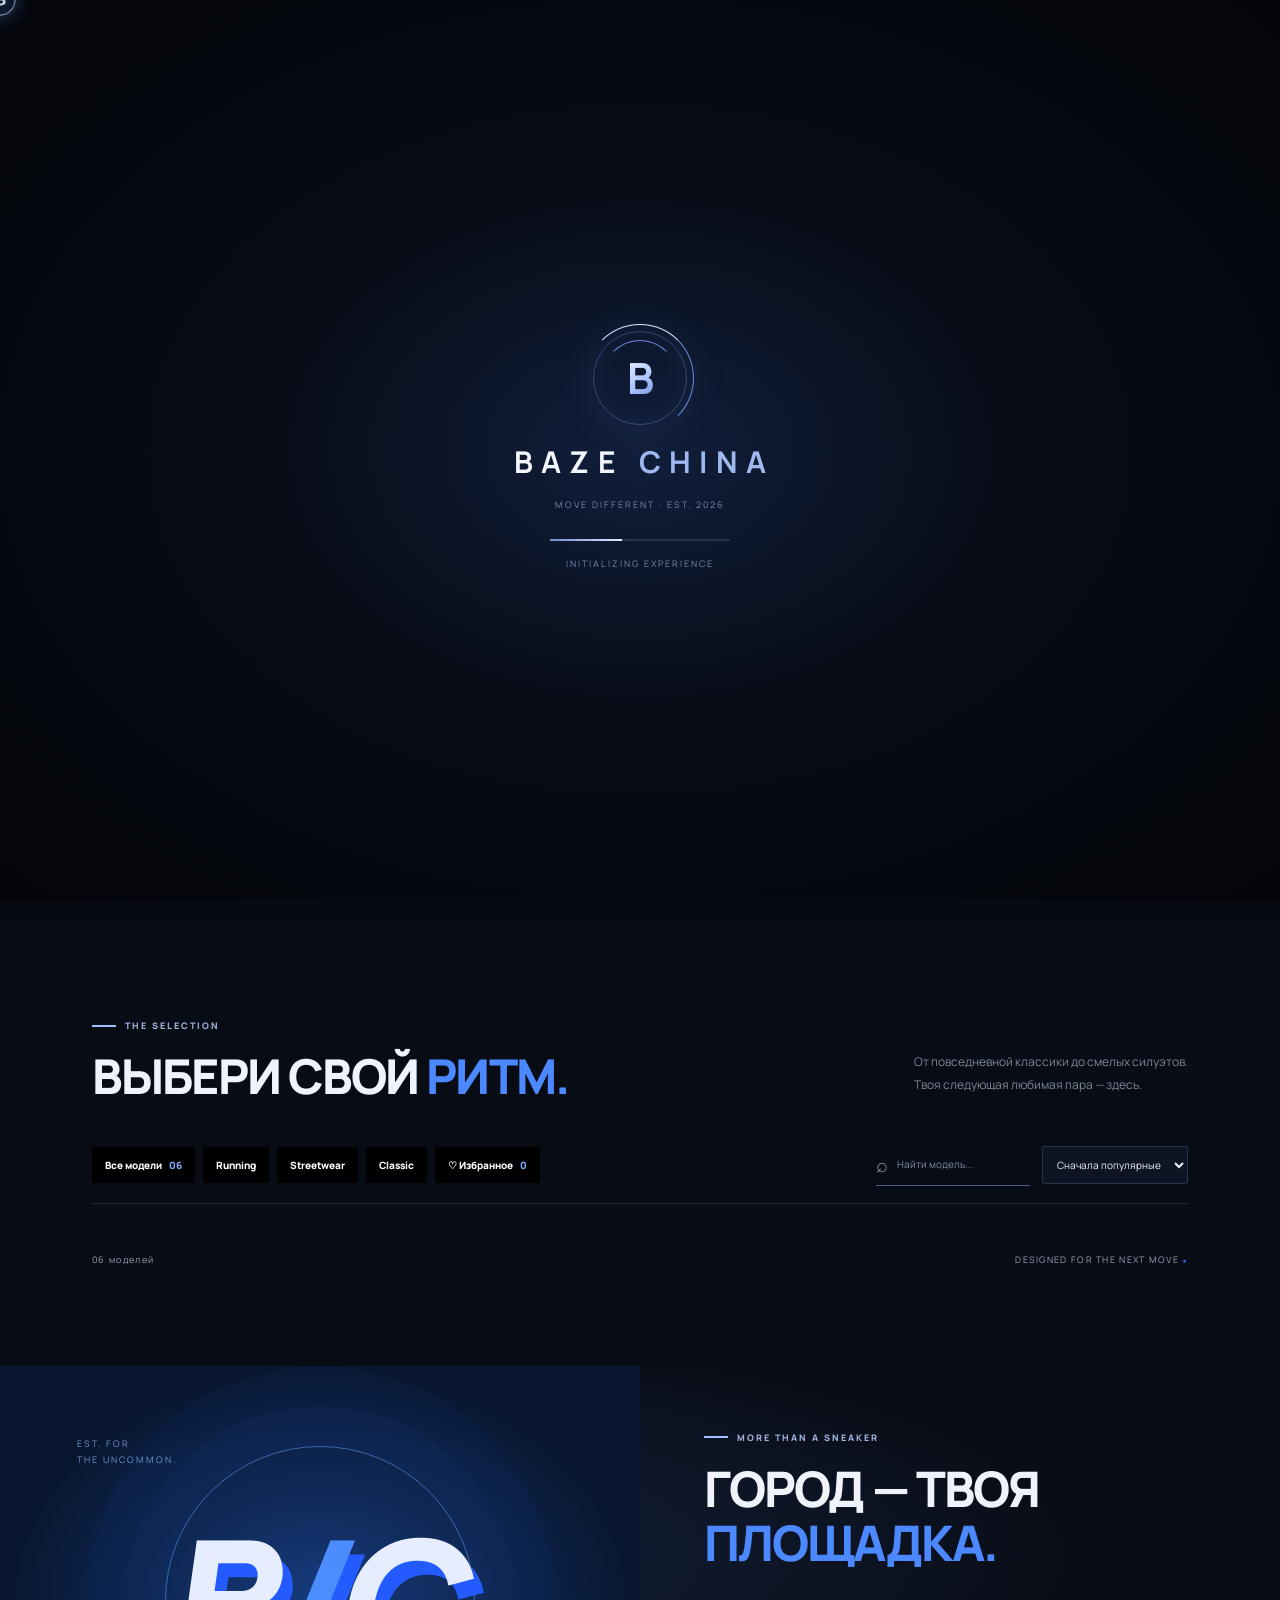
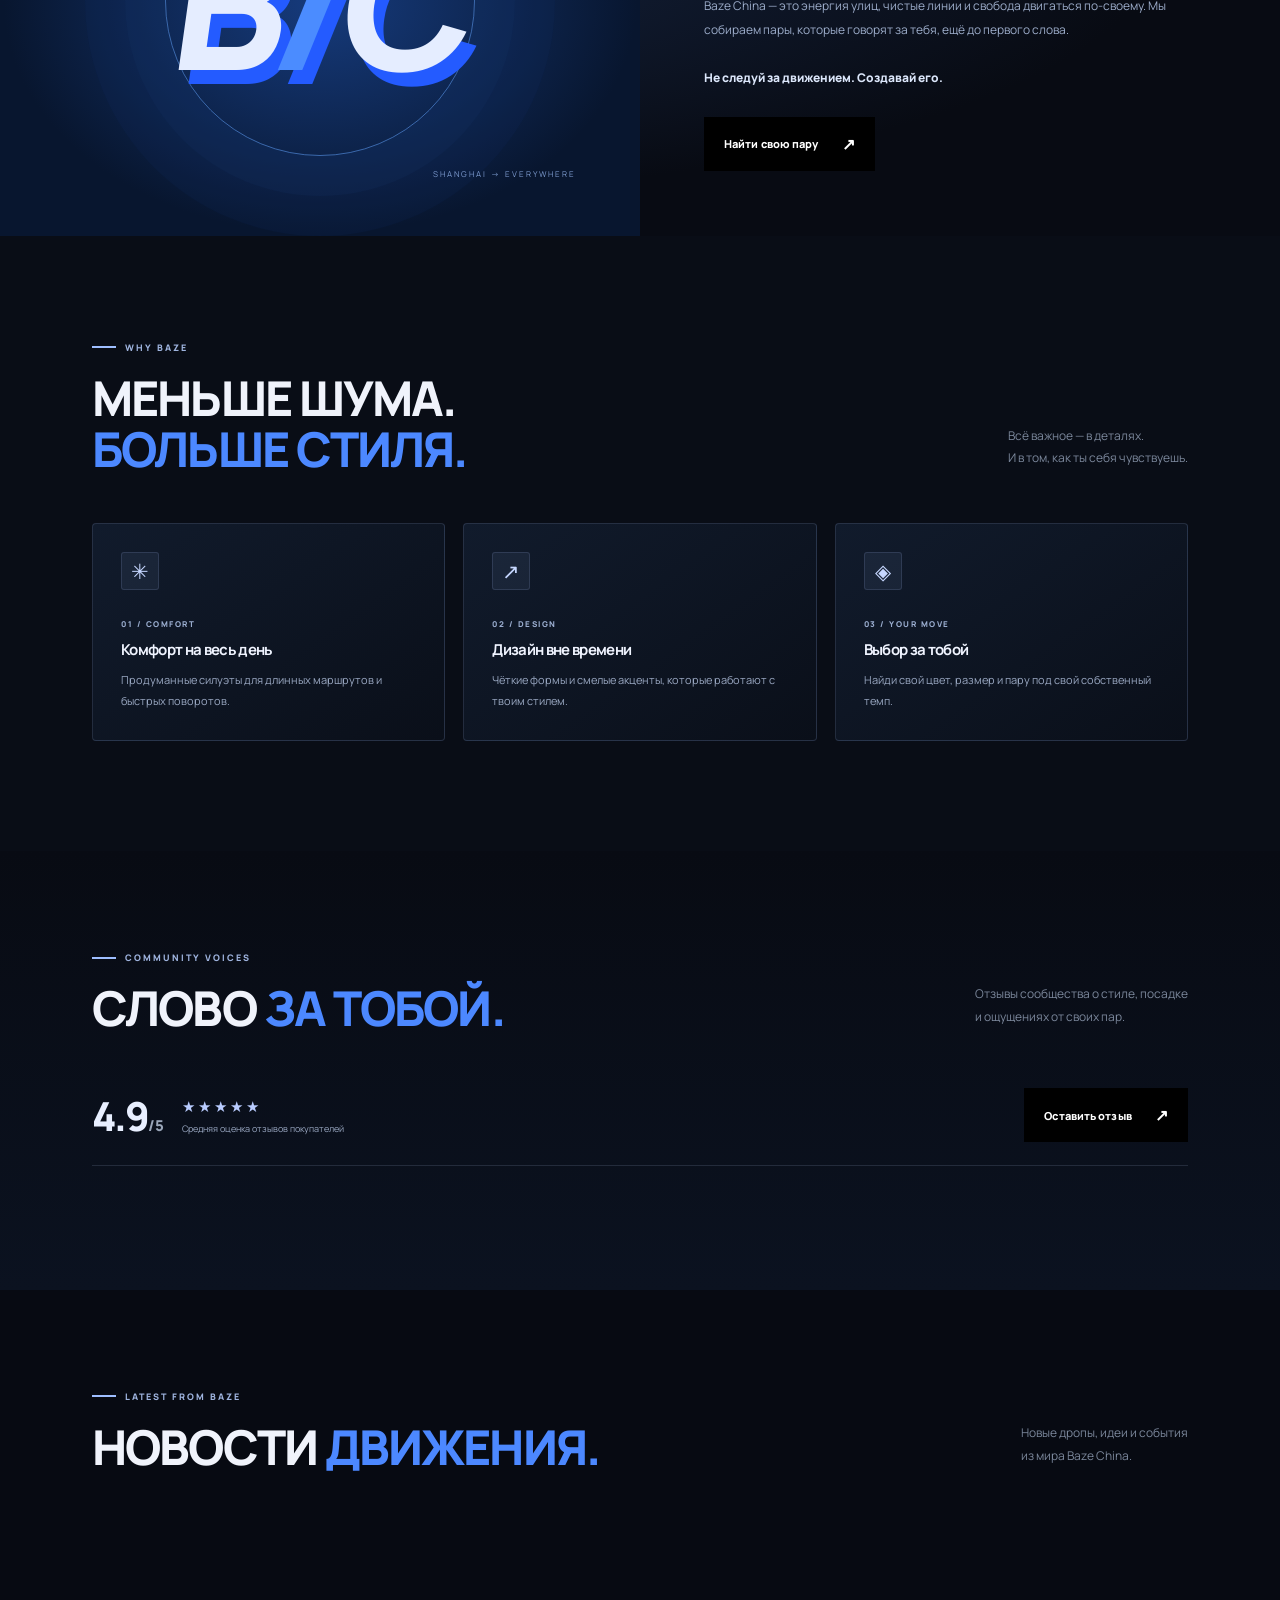
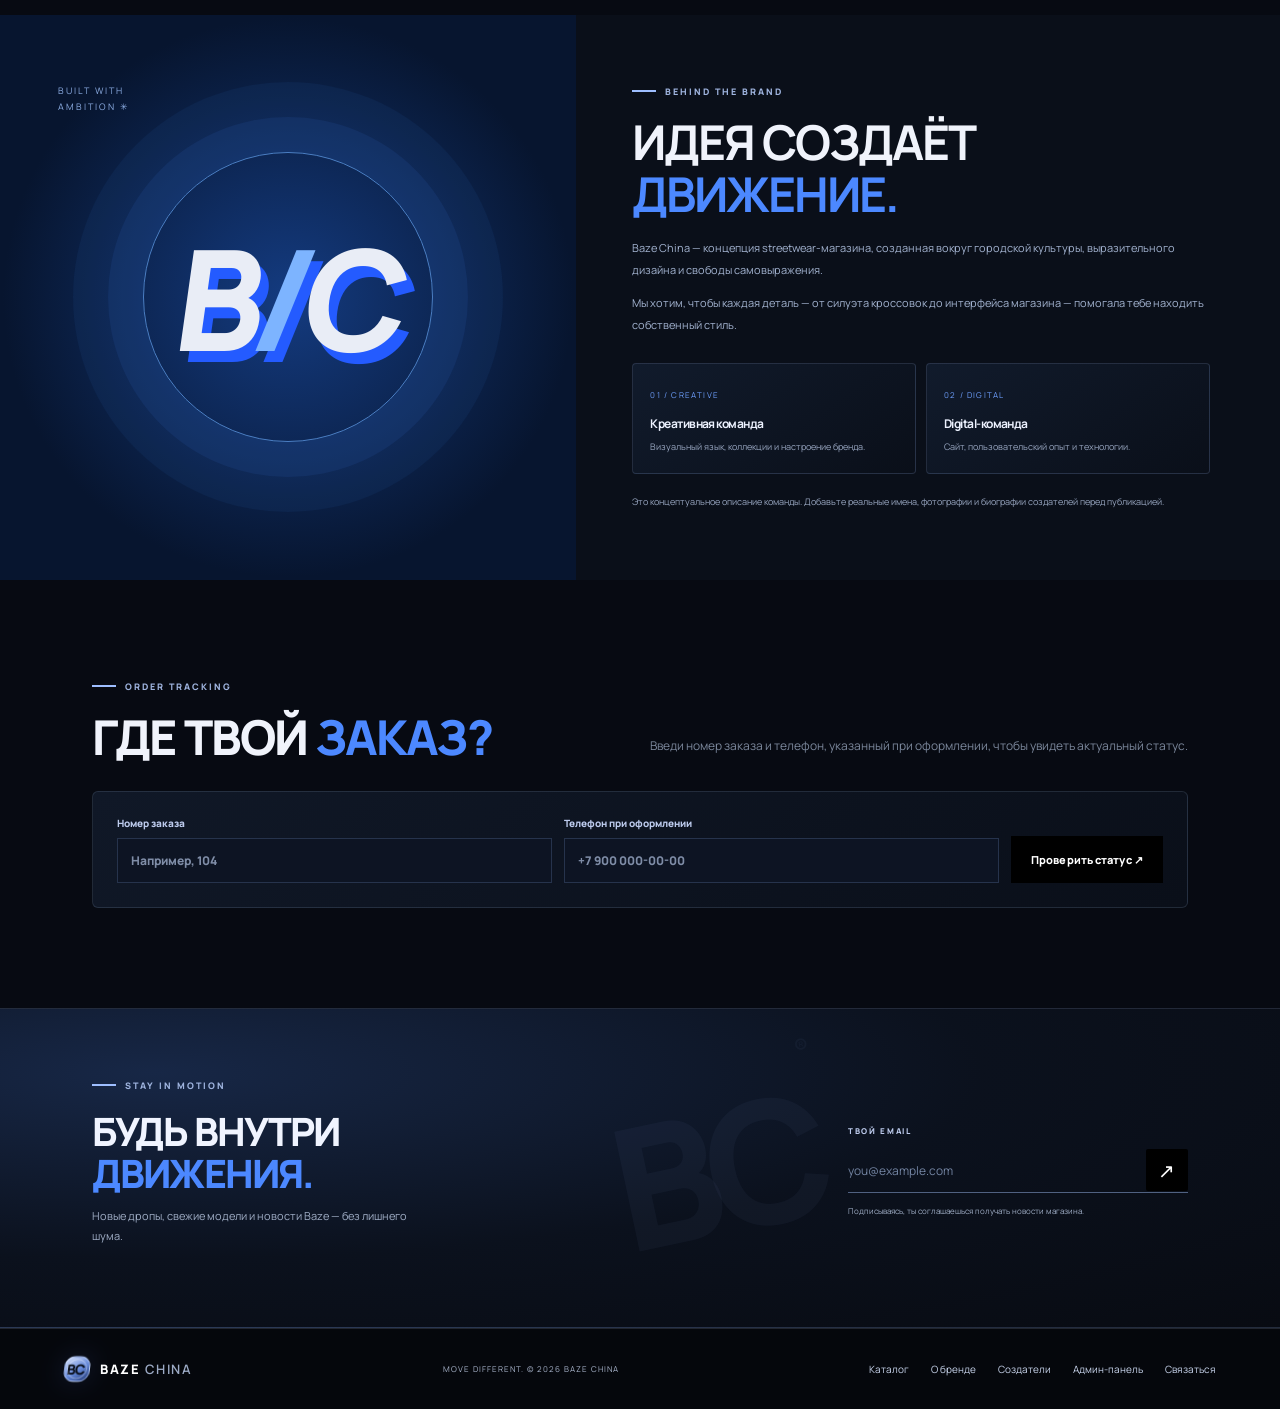
==== commit fa5caada: "Remove demo-mode note from review form" ====
--- a/index.html
+++ b/index.html
@@ -152,7 +152,7 @@
   </div>
 
   <div class="modal-wrap" id="reviewModal" role="dialog" aria-modal="true" aria-label="Оставить отзыв">
-    <div class="modal-card checkout-card"><button class="close-btn modal-close" id="closeReview" aria-label="Закрыть">×</button><div class="eyebrow"><span class="eyebrow-line"></span> YOUR VOICE</div><h2>ОСТАВЬ <span>ОТЗЫВ.</span></h2><form id="reviewForm" class="checkout-form"><label>Твоё имя<input name="reviewName" required minlength="2" placeholder="Как к тебе обращаться?"></label><label>Оценка<select name="rating"><option value="5">★★★★★ — Отлично</option><option value="4">★★★★☆ — Хорошо</option><option value="3">★★★☆☆ — Нормально</option><option value="2">★★☆☆☆ — Не очень</option><option value="1">★☆☆☆☆ — Плохо</option></select></label><label>Отзыв<textarea name="reviewText" required minlength="10" rows="4" placeholder="Поделись впечатлениями..."></textarea></label><button class="button button-primary" type="submit">Опубликовать отзыв <span>↗</span></button><small>Демо-режим: отзыв сохранится только в этом браузере.</small></form></div>
+    <div class="modal-card checkout-card"><button class="close-btn modal-close" id="closeReview" aria-label="Закрыть">×</button><div class="eyebrow"><span class="eyebrow-line"></span> YOUR VOICE</div><h2>ОСТАВЬ <span>ОТЗЫВ.</span></h2><form id="reviewForm" class="checkout-form"><label>Твоё имя<input name="reviewName" required minlength="2" placeholder="Как к тебе обращаться?"></label><label>Оценка<select name="rating"><option value="5">★★★★★ — Отлично</option><option value="4">★★★★☆ — Хорошо</option><option value="3">★★★☆☆ — Нормально</option><option value="2">★★☆☆☆ — Не очень</option><option value="1">★☆☆☆☆ — Плохо</option></select></label><label>Отзыв<textarea name="reviewText" required minlength="10" rows="4" placeholder="Поделись впечатлениями..."></textarea></label><button class="button button-primary" type="submit">Опубликовать отзыв <span>↗</span></button></form></div>
   </div>
   <div class="modal-wrap" id="adminModal" role="dialog" aria-modal="true" aria-label="Админ-панель">
     <div class="modal-card admin-card"><button class="close-btn modal-close" id="closeAdmin" aria-label="Закрыть">×</button><div class="eyebrow"><span class="eyebrow-line"></span> BAZE CONTROL</div><h2>АДМИН <span>ПАНЕЛЬ.</span></h2><p class="admin-warning">Вход через Supabase Auth; права администратора проверяются по базе. Товары и заказы хранятся в Supabase. Новости и отзывы пока в демо-режиме.</p>
--- a/style.css
+++ b/style.css
@@ -329,3 +329,29 @@
   .hero-copy,.hero-art,.hero-ring,.hero-sneaker-wrap,.ticker-track,.manifesto-orbit{animation:none!important}
   .hero-art,.hero-sneaker-wrap{transform:none!important}
 }
+
+
+/* Interactive product inspection: pointer-driven perspective viewer */
+.product-3d-viewer{perspective:1000px;isolation:isolate;touch-action:pan-y;cursor:grab;user-select:none;min-height:300px;background:radial-gradient(ellipse at 50% 42%,#e0eaff 0,#edf2fc 44%,#f7f9fd 78%)!important}
+.product-3d-viewer.dragging{cursor:grabbing;touch-action:none}
+.product-3d-stage{position:relative;width:100%;height:100%;min-height:300px;display:grid;place-items:center;transform-style:preserve-3d;transform:rotateX(0deg) rotateY(-12deg);transition:transform .12s ease-out;will-change:transform}
+.product-3d-stage:after{content:"";position:absolute;left:18%;right:18%;bottom:17%;height:16px;background:#172d57;opacity:.15;filter:blur(15px);border-radius:50%;transform:translateZ(-35px)}
+.product-3d-stage img{position:relative;z-index:1;width:100%;height:100%;min-height:300px;object-fit:cover;mix-blend-mode:multiply;pointer-events:none;-webkit-user-drag:none;filter:drop-shadow(0 18px 12px rgba(9,25,57,.13))}
+.viewer-badge{position:absolute;left:14px;top:14px;z-index:3;display:flex;align-items:center;gap:7px;padding:8px 10px;background:#07152f;color:#dce8ff;font-size:8px;letter-spacing:1.4px;font-weight:800;pointer-events:none}
+.viewer-badge span{color:#68a0ff}
+.viewer-reset{position:absolute;right:13px;top:13px;z-index:4;width:32px;height:32px;border:1px solid #d6e0f2;border-radius:50%;background:#ffffffdc;color:#17315e;font-size:20px;line-height:1}
+.viewer-hint{position:absolute;z-index:3;bottom:12px;left:12px;right:12px;text-align:center;font-size:9px;line-height:1.5;color:#5d6f8d;background:#ffffffc9;padding:8px 10px;pointer-events:none;backdrop-filter:blur(8px)}
+.product-3d-viewer.dragging .product-3d-stage{transition:none}
+@media(max-width:700px){.product-3d-viewer,.product-3d-stage,.product-3d-stage img{min-height:240px}.viewer-hint{font-size:8px}.modal-product-image.product-3d-viewer{height:260px}}
+@media(prefers-reduced-motion:reduce){.product-3d-stage{transition:none}}
+
+
+/* Global button color override: all site controls use black with white text */
+button,.button,a.button,input[type="button"],input[type="submit"],input[type="reset"],.email-row button,.favorite,.filter,.size-option,.admin-tab,.qty-control button,.viewer-reset,.close-btn,.modal-close,.icon-btn,.cart-button {
+  background:#000 !important;background-image:none !important;color:#fff !important;border-color:#000 !important;box-shadow:none;
+}
+button:hover,.button:hover,a.button:hover,input[type="button"]:hover,input[type="submit"]:hover,input[type="reset"]:hover,.email-row button:hover,.favorite:hover,.filter:hover,.size-option:hover,.admin-tab:hover,.qty-control button:hover,.viewer-reset:hover,.close-btn:hover,.modal-close:hover,.icon-btn:hover,.cart-button:hover {
+  background:#171717 !important;background-image:none !important;color:#fff !important;border-color:#171717 !important;
+}
+.filter.active,.size-option.selected,.admin-tab.active,.favorite.active {background:#000 !important;color:#fff !important;border-color:#000 !important}
+button:disabled,.button:disabled,input[type="submit"]:disabled {background:#222 !important;color:#aaa !important;border-color:#222 !important;opacity:.7}
